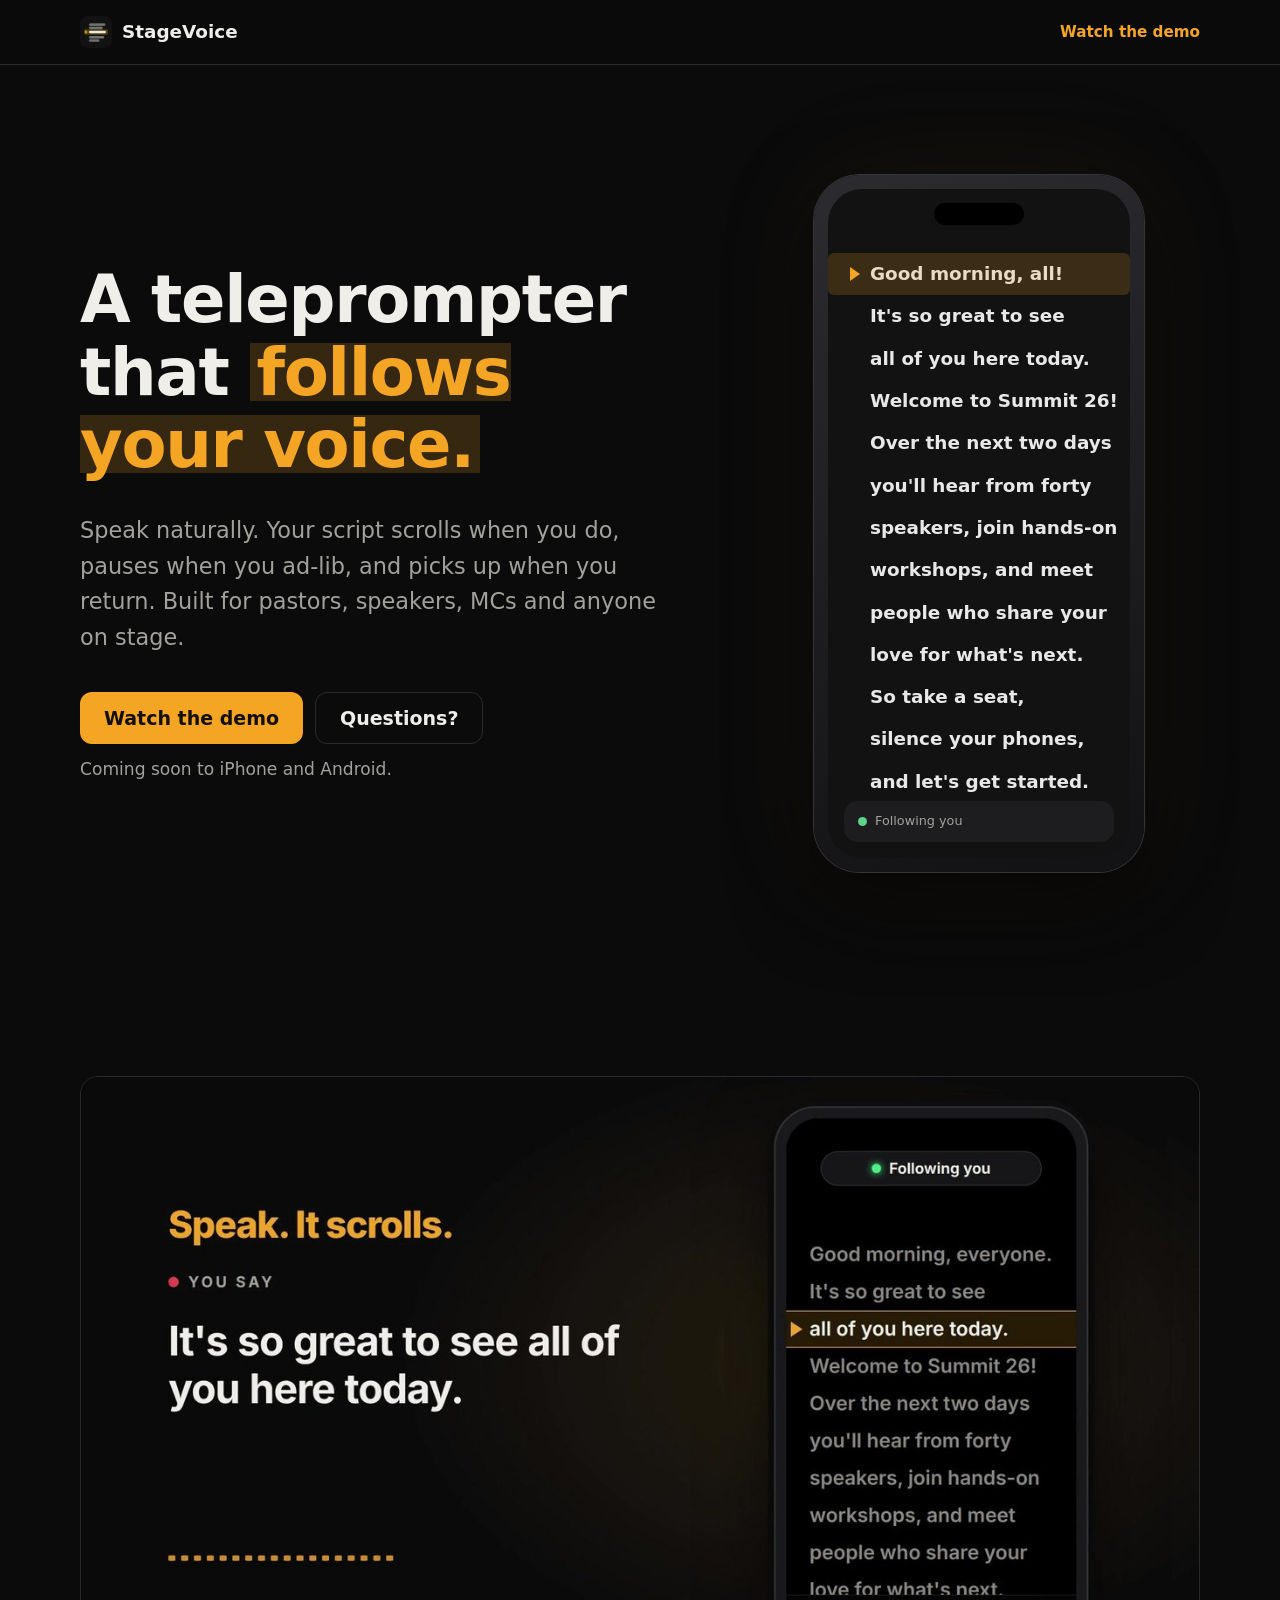
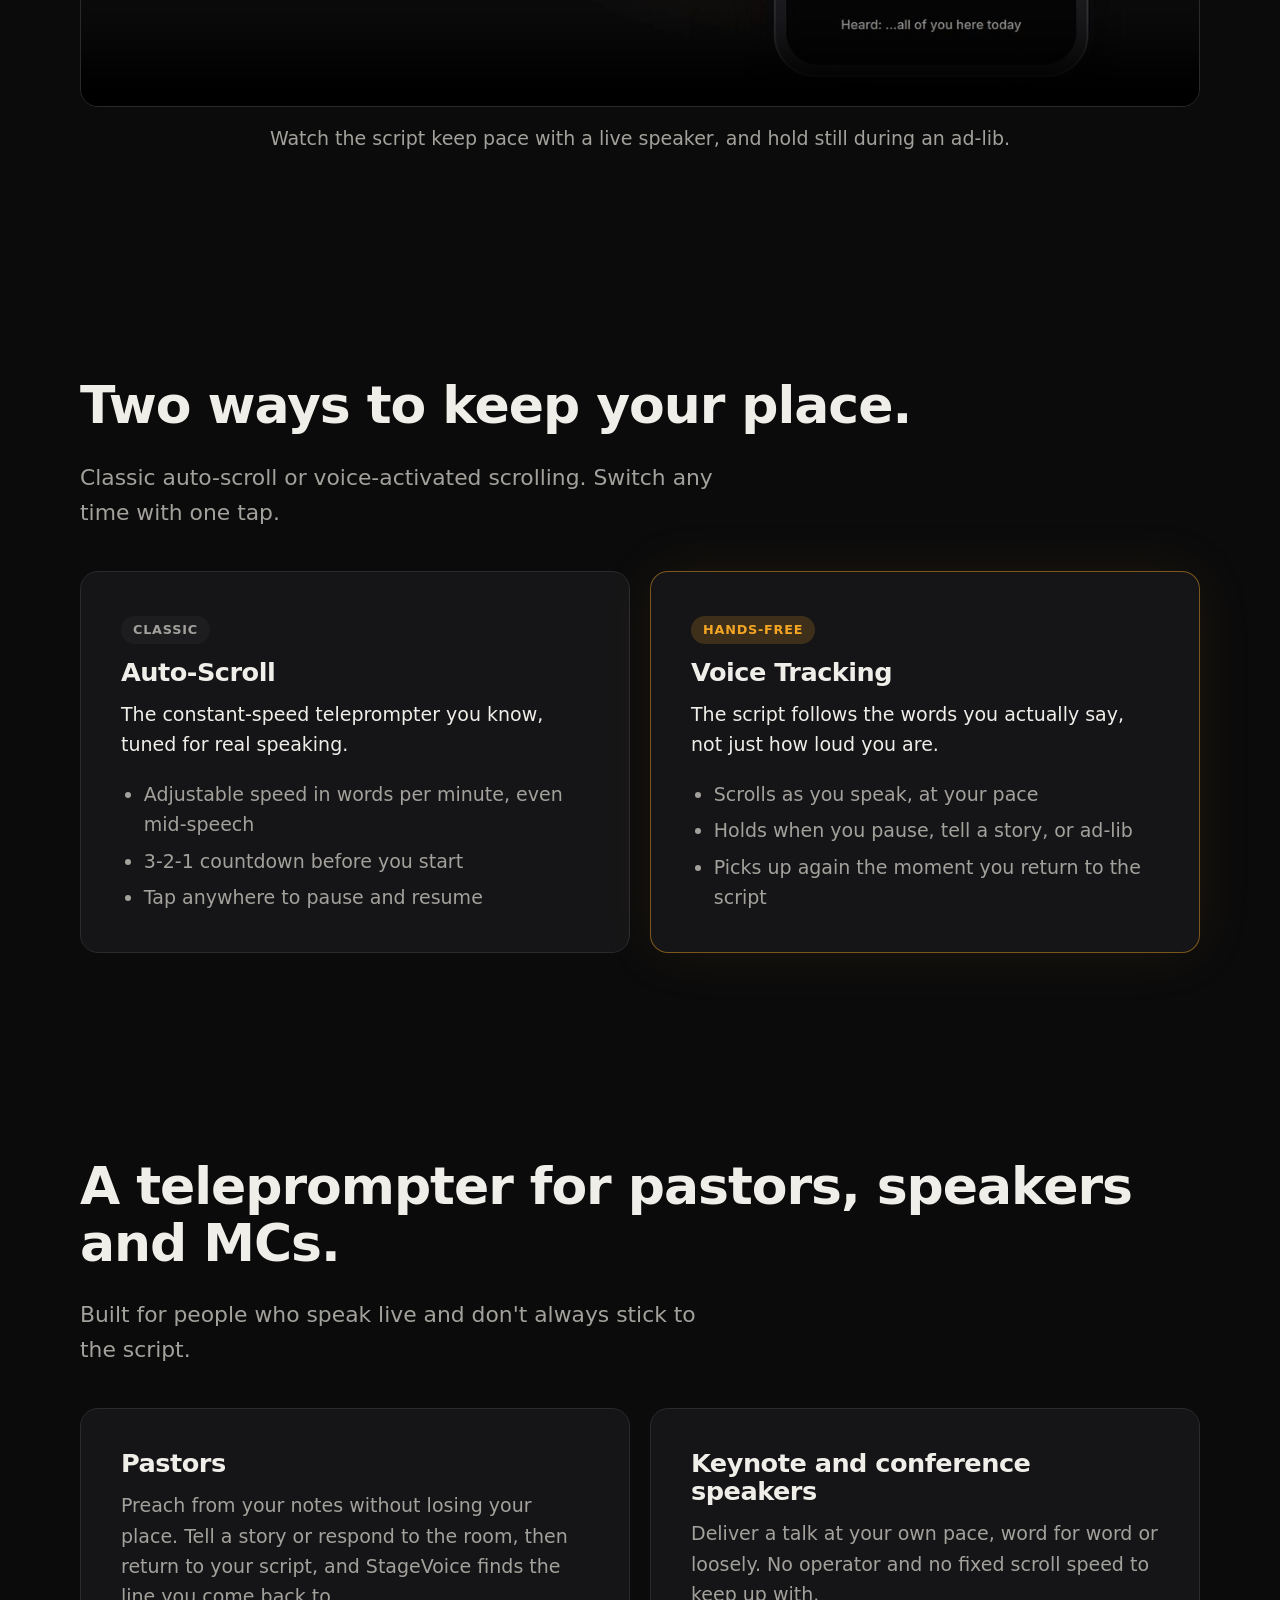
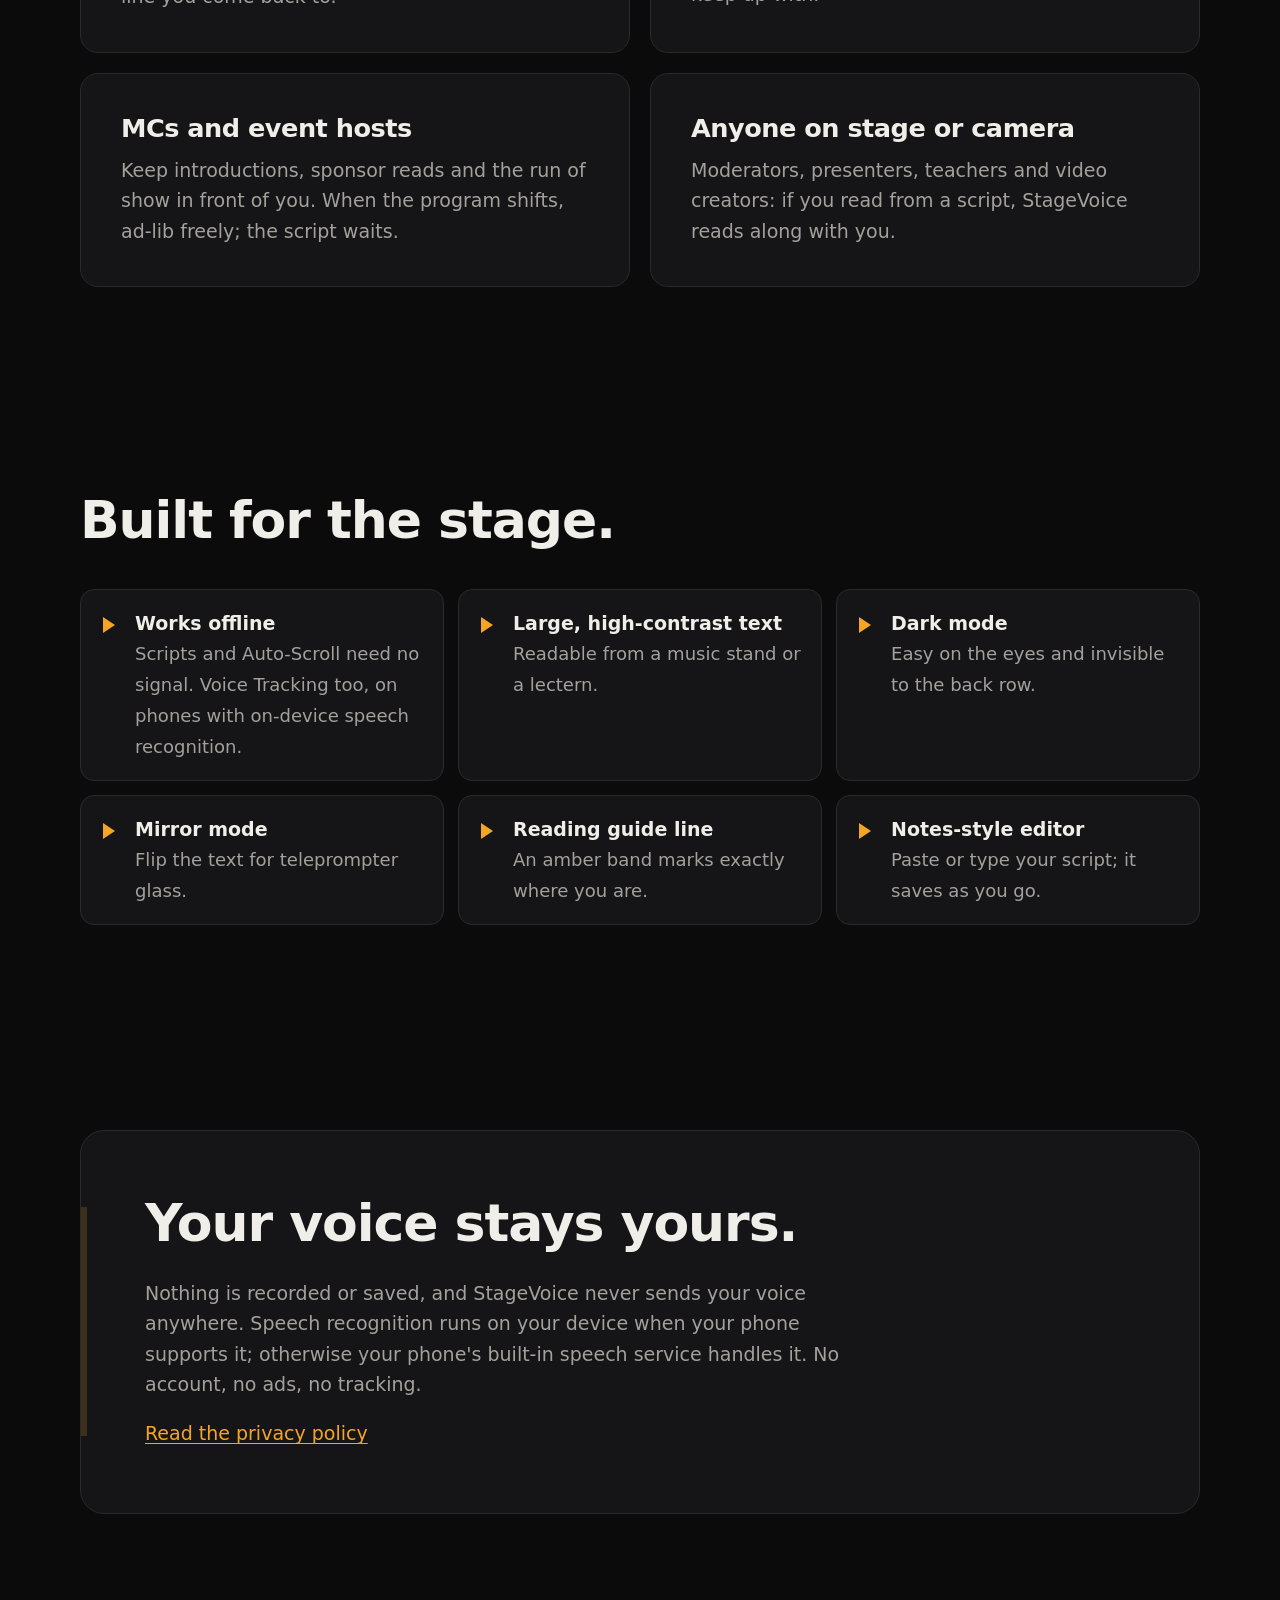
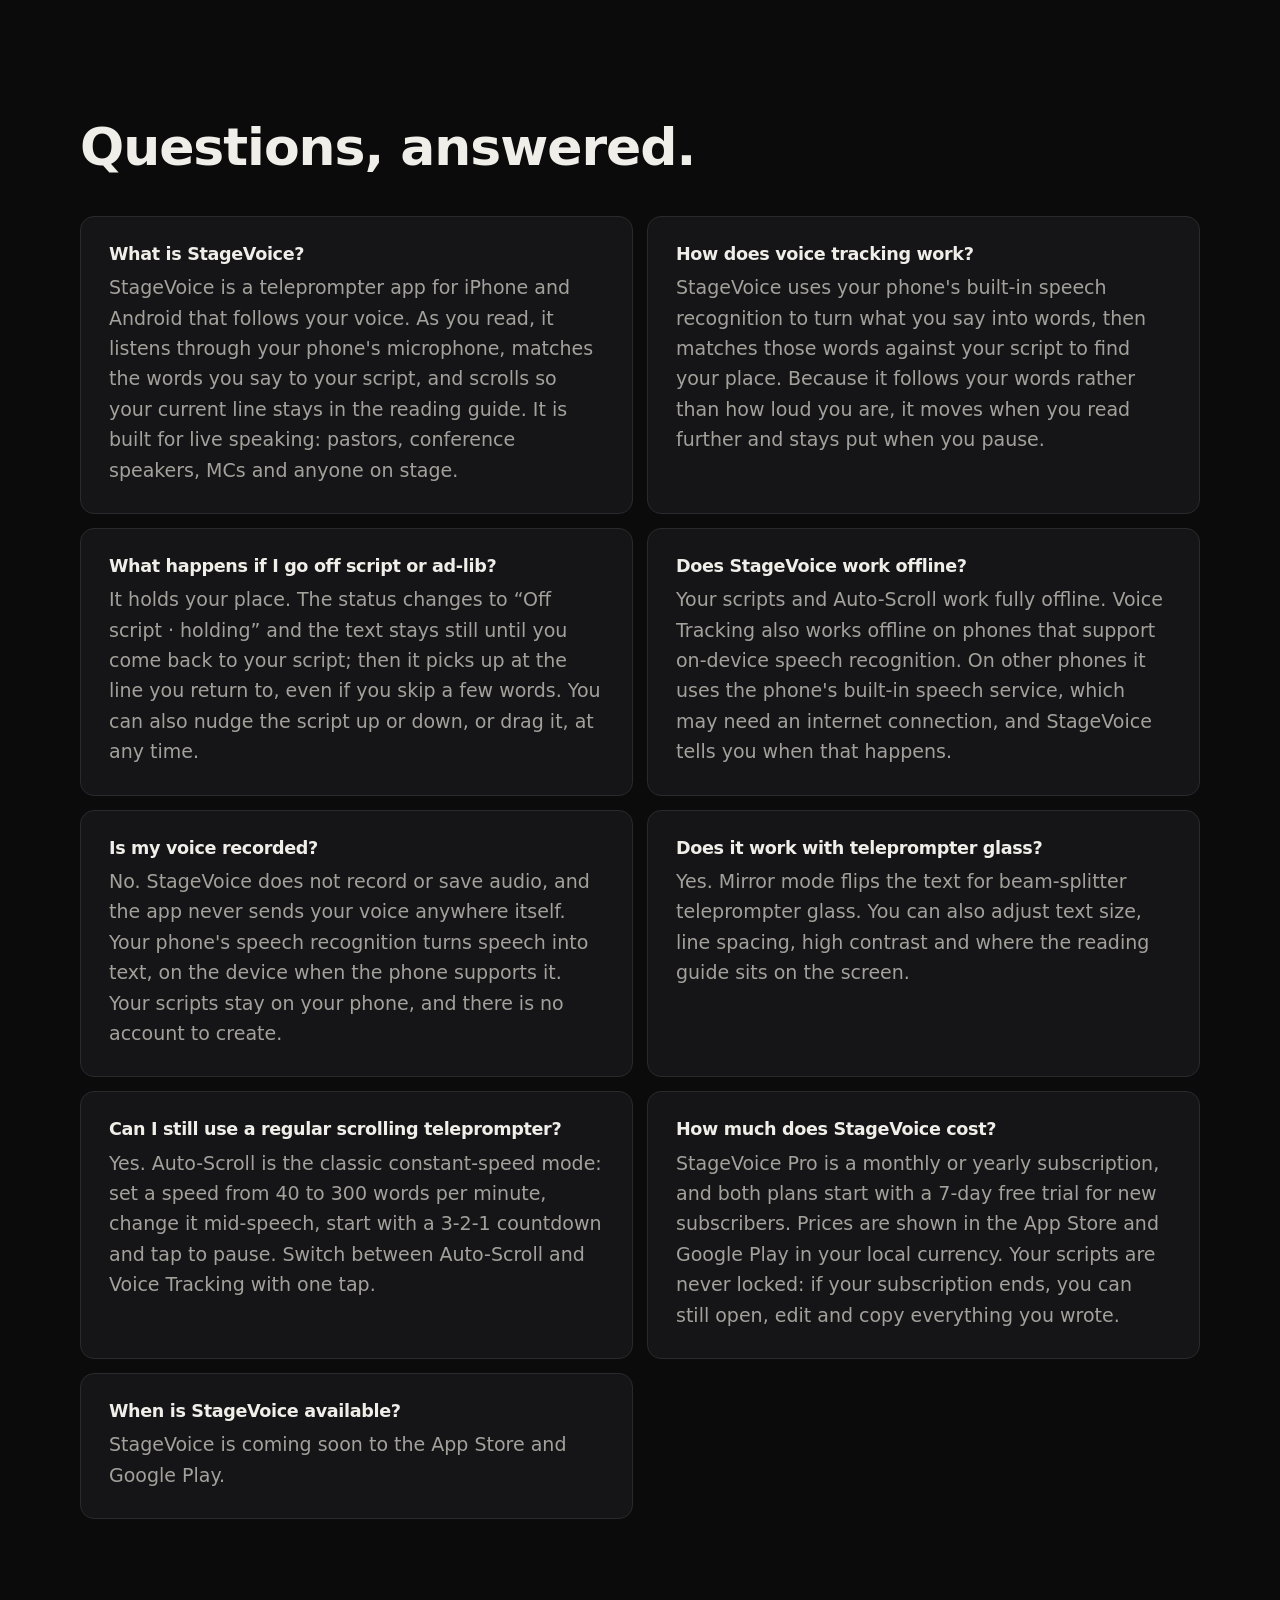
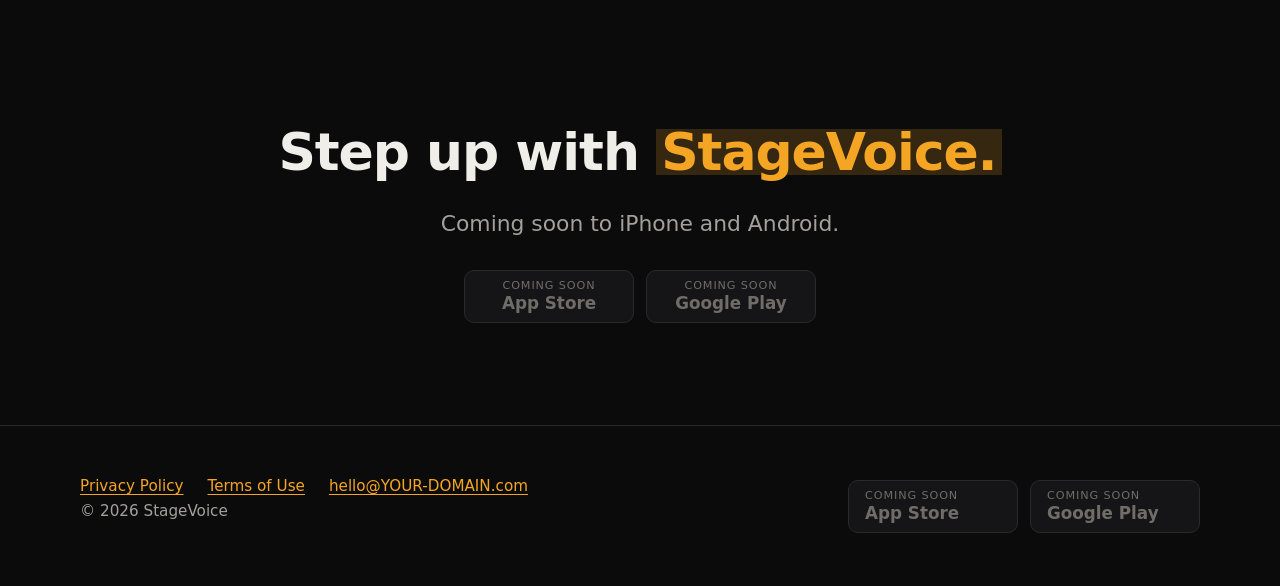
==== index.html @ 596091b0 "Remove the waitlist" ====
<!doctype html>
<!--
  StageVoice marketing site. Plain HTML/CSS/JS, no build step.

  Before going live, replace these placeholders (search the folder):
    YOUR-DOMAIN.com    -> your site's address (here, privacy.html, sitemap.xml,
                          robots.txt)
    hello@YOUR-DOMAIN.com -> your contact email (footer, privacy.html)
-->
<html lang="en">
  <head>
    <meta charset="utf-8" />
    <meta name="viewport" content="width=device-width, initial-scale=1" />
    <title>StageVoice: Voice Teleprompter for Speakers</title>
    <meta
      name="description"
      content="StageVoice is a voice-activated teleprompter app that scrolls as you speak and waits when you ad-lib. For pastors, speakers, MCs and anyone on stage."
    />
    <link rel="canonical" href="https://angelosramdas-afk.github.io/stagevoice-site/" />
    <meta name="theme-color" content="#0b0b0c" />
    <meta name="color-scheme" content="dark" />

    <!-- Open Graph / social previews -->
    <meta property="og:type" content="website" />
    <meta property="og:site_name" content="StageVoice" />
    <meta property="og:title" content="StageVoice: A teleprompter that follows your voice" />
    <meta
      property="og:description"
      content="Speak naturally. Your script scrolls when you do, pauses when you ad-lib, and picks up when you return."
    />
    <meta property="og:url" content="https://angelosramdas-afk.github.io/stagevoice-site/" />
    <meta property="og:image" content="https://angelosramdas-afk.github.io/stagevoice-site/assets/og-image.png" />
    <meta property="og:image:width" content="1200" />
    <meta property="og:image:height" content="630" />
    <meta property="og:image:alt" content="StageVoice app icon and the headline: A teleprompter that follows your voice." />
    <meta name="twitter:card" content="summary_large_image" />

    <!-- Icons (generated from the app icon by tool/make_site_images.py) -->
    <link rel="icon" type="image/png" sizes="32x32" href="assets/favicon-32.png" />
    <link rel="apple-touch-icon" href="assets/apple-touch-icon.png" />

    <!-- Structured data. Keep the FAQ answers identical to the visible FAQ. -->
    <script type="application/ld+json">
      {
        "@context": "https://schema.org",
        "@graph": [
          {
            "@type": "Organization",
            "@id": "https://angelosramdas-afk.github.io/stagevoice-site/#org",
            "name": "StageVoice",
            "url": "https://angelosramdas-afk.github.io/stagevoice-site/",
            "logo": "https://angelosramdas-afk.github.io/stagevoice-site/assets/apple-touch-icon.png"
          },
          {
            "@type": "WebSite",
            "@id": "https://angelosramdas-afk.github.io/stagevoice-site/#website",
            "name": "StageVoice",
            "url": "https://angelosramdas-afk.github.io/stagevoice-site/",
            "publisher": {
              "@id": "https://angelosramdas-afk.github.io/stagevoice-site/#org"
            }
          },
          {
            "@type": "SoftwareApplication",
            "@id": "https://angelosramdas-afk.github.io/stagevoice-site/#app",
            "name": "StageVoice",
            "operatingSystem": "iOS, Android",
            "applicationCategory": "BusinessApplication",
            "description": "A voice-activated teleprompter app that follows your voice: the script scrolls as you speak, holds when you ad-lib, and picks up when you return. Includes classic Auto-Scroll and a mirror mode for teleprompter glass.",
            "url": "https://angelosramdas-afk.github.io/stagevoice-site/",
            "image": "https://angelosramdas-afk.github.io/stagevoice-site/assets/og-image.png",
            "publisher": {
              "@id": "https://angelosramdas-afk.github.io/stagevoice-site/#org"
            }
          },
          {
            "@type": "VideoObject",
            "name": "StageVoice: a teleprompter that follows your voice",
            "description": "A 22-second demo: the script scrolls as the speaker talks, holds during an ad-lib, and picks up when they return to the script.",
            "thumbnailUrl": "https://angelosramdas-afk.github.io/stagevoice-site/assets/demo-poster.jpg",
            "contentUrl": "https://angelosramdas-afk.github.io/stagevoice-site/demo.mp4",
            "uploadDate": "2026-10-07",
            "duration": "PT22S"
          },
          {
            "@type": "FAQPage",
            "mainEntity": [
              {
                "@type": "Question",
                "name": "What is StageVoice?",
                "acceptedAnswer": {
                  "@type": "Answer",
                  "text": "StageVoice is a teleprompter app for iPhone and Android that follows your voice. As you read, it listens through your phone's microphone, matches the words you say to your script, and scrolls so your current line stays in the reading guide. It is built for live speaking: pastors, conference speakers, MCs and anyone on stage."
                }
              },
              {
                "@type": "Question",
                "name": "How does voice tracking work?",
                "acceptedAnswer": {
                  "@type": "Answer",
                  "text": "StageVoice uses your phone's built-in speech recognition to turn what you say into words, then matches those words against your script to find your place. Because it follows your words rather than how loud you are, it moves when you read further and stays put when you pause."
                }
              },
              {
                "@type": "Question",
                "name": "What happens if I go off script or ad-lib?",
                "acceptedAnswer": {
                  "@type": "Answer",
                  "text": "It holds your place. The status changes to “Off script · holding” and the text stays still until you come back to your script; then it picks up at the line you return to, even if you skip a few words. You can also nudge the script up or down, or drag it, at any time."
                }
              },
              {
                "@type": "Question",
                "name": "Does StageVoice work offline?",
                "acceptedAnswer": {
                  "@type": "Answer",
                  "text": "Your scripts and Auto-Scroll work fully offline. Voice Tracking also works offline on phones that support on-device speech recognition. On other phones it uses the phone's built-in speech service, which may need an internet connection, and StageVoice tells you when that happens."
                }
              },
              {
                "@type": "Question",
                "name": "Is my voice recorded?",
                "acceptedAnswer": {
                  "@type": "Answer",
                  "text": "No. StageVoice does not record or save audio, and the app never sends your voice anywhere itself. Your phone's speech recognition turns speech into text, on the device when the phone supports it. Your scripts stay on your phone, and there is no account to create."
                }
              },
              {
                "@type": "Question",
                "name": "Does it work with teleprompter glass?",
                "acceptedAnswer": {
                  "@type": "Answer",
                  "text": "Yes. Mirror mode flips the text for beam-splitter teleprompter glass. You can also adjust text size, line spacing, high contrast and where the reading guide sits on the screen."
                }
              },
              {
                "@type": "Question",
                "name": "Can I still use a regular scrolling teleprompter?",
                "acceptedAnswer": {
                  "@type": "Answer",
                  "text": "Yes. Auto-Scroll is the classic constant-speed mode: set a speed from 40 to 300 words per minute, change it mid-speech, start with a 3-2-1 countdown and tap to pause. Switch between Auto-Scroll and Voice Tracking with one tap."
                }
              },
              {
                "@type": "Question",
                "name": "How much does StageVoice cost?",
                "acceptedAnswer": {
                  "@type": "Answer",
                  "text": "StageVoice Pro is a monthly or yearly subscription, and both plans start with a 7-day free trial for new subscribers. Prices are shown in the App Store and Google Play in your local currency. Your scripts are never locked: if your subscription ends, you can still open, edit and copy everything you wrote."
                }
              },
              {
                "@type": "Question",
                "name": "When is StageVoice available?",
                "acceptedAnswer": {
                  "@type": "Answer",
                  "text": "StageVoice is coming soon to the App Store and Google Play."
                }
              }
            ]
          }
        ]
      }
    </script>

    <link rel="stylesheet" href="styles.css" />
    <script src="main.js" defer></script>
  </head>

  <body>
    <a class="skip-link" href="#main">Skip to content</a>

    <header class="site-header">
      <div class="container">
        <a class="brand" href="./" aria-label="StageVoice home">
          <img src="assets/apple-touch-icon.png" alt="" width="32" height="32" />
          StageVoice
        </a>
        <a class="header-cta" href="#demo">Watch the demo</a>
      </div>
    </header>

    <main id="main">
      <!-- 1. Hero -->
      <section class="hero" aria-labelledby="hero-title">
        <div class="container">
          <div>
            <h1 id="hero-title">
              A teleprompter that <span class="highlight">follows your voice.</span>
            </h1>
            <p class="hero-subhead">
              Speak naturally. Your script scrolls when you do, pauses when you
              ad-lib, and picks up when you return. Built for pastors, speakers,
              MCs and anyone on stage.
            </p>

            <div class="hero-actions">
              <a class="button" href="#demo">Watch the demo</a>
              <a class="button button--ghost" href="#faq">Questions?</a>
            </div>
            <p class="hero-note">Coming soon to iPhone and Android.</p>
          </div>

          <!-- Phone mockup placeholder with the animated reading guide.
               Swap in a real screenshot later (see .phone in styles.css). -->
          <div class="phone" role="img" aria-label="StageVoice on a phone: a welcome speech with an amber reading guide moving line by line as the speaker talks.">
            <div class="phone-screen" aria-hidden="true">
              <div class="script">
                <ul class="script-lines">
                  <li>Good morning, all!</li>
                  <li>It's so great to see</li>
                  <li>all of you here today.</li>
                  <li>Welcome to Summit 26!</li>
                  <li>Over the next two days</li>
                  <li>you'll hear from forty</li>
                  <li>speakers, join hands-on</li>
                  <li>workshops, and meet</li>
                  <li>people who share your</li>
                  <li>love for what's next.</li>
                  <li>So take a seat,</li>
                  <li>silence your phones,</li>
                  <li>and let's get started.</li>
                </ul>
                <span class="reading-guide"></span>
              </div>
              <div class="phone-status"><span class="dot"></span> Following you</div>
            </div>
          </div>
        </div>
      </section>

      <!-- 2. Demo -->
      <section id="demo" class="section" aria-labelledby="demo-title">
        <div class="container">
          <h2 id="demo-title" class="visually-hidden">Demo</h2>
          <div class="demo-frame">
            <!-- demo.mp4 is the launch video (brag-output/brag.mp4 in the app repo).
                 Replace it with a screen recording any time (H.264 MP4, ~1080p,
                 ideally under 10 MB). -->
            <video
              controls
              muted
              loop
              playsinline
              preload="metadata"
              poster="assets/demo-poster.jpg"
              width="1280"
              height="720"
            >
              <source src="demo.mp4" type="video/mp4" />
              Your browser can't play this video.
            </video>
          </div>
          <p class="demo-caption">
            Watch the script keep pace with a live speaker, and hold still during an ad-lib.
          </p>
        </div>
      </section>

      <!-- 3. Two modes -->
      <section class="section" aria-labelledby="modes-title">
        <div class="container">
          <h2 id="modes-title">Two ways to keep your place.</h2>
          <p class="section-intro">Classic auto-scroll or voice-activated scrolling. Switch any time with one tap.</p>
          <div class="cards">
            <article class="card">
              <span class="card-label">Classic</span>
              <h3>Auto-Scroll</h3>
              <p>The constant-speed teleprompter you know, tuned for real speaking.</p>
              <ul>
                <li>Adjustable speed in words per minute, even mid-speech</li>
                <li>3-2-1 countdown before you start</li>
                <li>Tap anywhere to pause and resume</li>
              </ul>
            </article>
            <article class="card card--voice">
              <span class="card-label">Hands-free</span>
              <h3>Voice Tracking</h3>
              <p>The script follows the words you actually say, not just how loud you are.</p>
              <ul>
                <li>Scrolls as you speak, at your pace</li>
                <li>Holds when you pause, tell a story, or ad-lib</li>
                <li>Picks up again the moment you return to the script</li>
              </ul>
            </article>
          </div>
        </div>
      </section>

      <!-- 4. Who it's for -->
      <section id="who" class="section" aria-labelledby="who-title">
        <div class="container">
          <h2 id="who-title">A teleprompter for pastors, speakers and MCs.</h2>
          <p class="section-intro">Built for people who speak live and don't always stick to the script.</p>
          <div class="cards cards--four">
            <article class="card">
              <h3>Pastors</h3>
              <p>Preach from your notes without losing your place. Tell a story or respond to the room, then return to your script, and StageVoice finds the line you come back to.</p>
            </article>
            <article class="card">
              <h3>Keynote and conference speakers</h3>
              <p>Deliver a talk at your own pace, word for word or loosely. No operator and no fixed scroll speed to keep up with.</p>
            </article>
            <article class="card">
              <h3>MCs and event hosts</h3>
              <p>Keep introductions, sponsor reads and the run of show in front of you. When the program shifts, ad-lib freely; the script waits.</p>
            </article>
            <article class="card">
              <h3>Anyone on stage or camera</h3>
              <p>Moderators, presenters, teachers and video creators: if you read from a script, StageVoice reads along with you.</p>
            </article>
          </div>
        </div>
      </section>

      <!-- 5. Built for the stage -->
      <section class="section" aria-labelledby="stage-title">
        <div class="container">
          <h2 id="stage-title">Built for the stage.</h2>
          <ul class="features">
            <li>
              <strong>Works offline</strong>
              <span>Scripts and Auto-Scroll need no signal. Voice Tracking too, on phones with on-device speech recognition.</span>
            </li>
            <li>
              <strong>Large, high-contrast text</strong>
              <span>Readable from a music stand or a lectern.</span>
            </li>
            <li>
              <strong>Dark mode</strong>
              <span>Easy on the eyes and invisible to the back row.</span>
            </li>
            <li>
              <strong>Mirror mode</strong>
              <span>Flip the text for teleprompter glass.</span>
            </li>
            <li>
              <strong>Reading guide line</strong>
              <span>An amber band marks exactly where you are.</span>
            </li>
            <li>
              <strong>Notes-style editor</strong>
              <span>Paste or type your script; it saves as you go.</span>
            </li>
          </ul>
        </div>
      </section>

      <!-- 6. Privacy -->
      <section class="section" aria-labelledby="privacy-title">
        <div class="container">
          <div class="privacy-panel">
            <h2 id="privacy-title">Your voice stays yours.</h2>
            <p>
              Nothing is recorded or saved, and StageVoice never sends your
              voice anywhere. Speech recognition runs on your device when your
              phone supports it; otherwise your phone's built-in speech service
              handles it. No account, no ads, no tracking.
            </p>
            <a href="privacy.html">Read the privacy policy</a>
          </div>
        </div>
      </section>

      <!-- 7. FAQ -->
      <section id="faq" class="section" aria-labelledby="faq-title">
        <div class="container">
          <h2 id="faq-title">Questions, answered.</h2>
          <div class="faq">
            <div class="faq-item">
              <h3>What is StageVoice?</h3>
              <p>StageVoice is a teleprompter app for iPhone and Android that follows your voice. As you read, it listens through your phone's microphone, matches the words you say to your script, and scrolls so your current line stays in the reading guide. It is built for live speaking: pastors, conference speakers, MCs and anyone on stage.</p>
            </div>
            <div class="faq-item">
              <h3>How does voice tracking work?</h3>
              <p>StageVoice uses your phone's built-in speech recognition to turn what you say into words, then matches those words against your script to find your place. Because it follows your words rather than how loud you are, it moves when you read further and stays put when you pause.</p>
            </div>
            <div class="faq-item">
              <h3>What happens if I go off script or ad-lib?</h3>
              <p>It holds your place. The status changes to “Off script · holding” and the text stays still until you come back to your script; then it picks up at the line you return to, even if you skip a few words. You can also nudge the script up or down, or drag it, at any time.</p>
            </div>
            <div class="faq-item">
              <h3>Does StageVoice work offline?</h3>
              <p>Your scripts and Auto-Scroll work fully offline. Voice Tracking also works offline on phones that support on-device speech recognition. On other phones it uses the phone's built-in speech service, which may need an internet connection, and StageVoice tells you when that happens.</p>
            </div>
            <div class="faq-item">
              <h3>Is my voice recorded?</h3>
              <p>No. StageVoice does not record or save audio, and the app never sends your voice anywhere itself. Your phone's speech recognition turns speech into text, on the device when the phone supports it. Your scripts stay on your phone, and there is no account to create.</p>
            </div>
            <div class="faq-item">
              <h3>Does it work with teleprompter glass?</h3>
              <p>Yes. Mirror mode flips the text for beam-splitter teleprompter glass. You can also adjust text size, line spacing, high contrast and where the reading guide sits on the screen.</p>
            </div>
            <div class="faq-item">
              <h3>Can I still use a regular scrolling teleprompter?</h3>
              <p>Yes. Auto-Scroll is the classic constant-speed mode: set a speed from 40 to 300 words per minute, change it mid-speech, start with a 3-2-1 countdown and tap to pause. Switch between Auto-Scroll and Voice Tracking with one tap.</p>
            </div>
            <div class="faq-item">
              <h3>How much does StageVoice cost?</h3>
              <p>StageVoice Pro is a monthly or yearly subscription, and both plans start with a 7-day free trial for new subscribers. Prices are shown in the App Store and Google Play in your local currency. Your scripts are never locked: if your subscription ends, you can still open, edit and copy everything you wrote.</p>
            </div>
            <div class="faq-item">
              <h3>When is StageVoice available?</h3>
              <p>StageVoice is coming soon to the App Store and Google Play.</p>
            </div>
          </div>
        </div>
      </section>

      <!-- 8. Final call to action -->
      <section id="get" class="section final-cta" aria-labelledby="get-title">
        <div class="container">
          <h2 id="get-title">Step up with <span class="highlight">StageVoice.</span></h2>
          <p class="section-intro">Coming soon to iPhone and Android.</p>
          <div class="store-badges" aria-label="App stores: coming soon">
            <span class="store-badge" aria-disabled="true">
              <small>Coming soon</small>
              <strong>App Store</strong>
            </span>
            <span class="store-badge" aria-disabled="true">
              <small>Coming soon</small>
              <strong>Google Play</strong>
            </span>
          </div>
        </div>
      </section>
    </main>

    <!-- 9. Footer -->
    <footer class="site-footer">
      <div class="container">
        <div>
          <ul class="footer-links">
            <li><a href="privacy.html">Privacy Policy</a></li>
            <li><a href="terms.html">Terms of Use</a></li>
            <li><a href="mailto:hello@YOUR-DOMAIN.com">hello@YOUR-DOMAIN.com</a></li>
          </ul>
          <p>&copy; <span data-year>2026</span> StageVoice</p>
        </div>
        <div class="store-badges" aria-label="App stores: coming soon">
          <span class="store-badge" aria-disabled="true">
            <small>Coming soon</small>
            <strong>App Store</strong>
          </span>
          <span class="store-badge" aria-disabled="true">
            <small>Coming soon</small>
            <strong>Google Play</strong>
          </span>
        </div>
      </div>
    </footer>
  </body>
</html>
---- styles.css ----
/* StageVoice marketing site.
   Mobile-first; no external fonts or frameworks. Colours match the app:
   near-black background, off-white text, amber reading-guide accent. */

/* ---------- Tokens ---------- */
:root {
  --bg: #0b0b0c;
  --surface: #151517;
  --surface-2: #1d1d20;
  --border: #2a2a2e;
  --text: #f0eee9;
  --muted: #a3a19b;
  --amber: #f5a524;
  --amber-band: rgba(245, 165, 36, 0.18);
  --success: #5bd38a;
  --error: #ff7a6b;

  --radius: 18px;
  --container: 1120px;
  --gutter: clamp(20px, 5vw, 40px);
  --section-space: clamp(56px, 8vw, 104px);

  --font: system-ui, -apple-system, "Segoe UI", Roboto, "Helvetica Neue",
    Arial, "Noto Sans", sans-serif;
}

/* ---------- Base ---------- */
*,
*::before,
*::after {
  box-sizing: border-box;
}

html {
  scroll-behavior: smooth;
  -webkit-text-size-adjust: 100%;
}

body {
  margin: 0;
  background: var(--bg);
  color: var(--text);
  font-family: var(--font);
  font-size: clamp(1.0625rem, 0.4vw + 1rem, 1.1875rem);
  line-height: 1.6;
  -webkit-font-smoothing: antialiased;
}

img,
video {
  display: block;
  max-width: 100%;
  height: auto;
}

a {
  color: var(--amber);
  text-underline-offset: 3px;
}

h1,
h2,
h3 {
  line-height: 1.1;
  letter-spacing: -0.02em;
  margin: 0 0 0.5em;
}

h1 {
  font-size: clamp(2.5rem, 6.5vw, 4.1rem);
  font-weight: 800;
}

h2 {
  font-size: clamp(2rem, 4.5vw, 3.25rem);
  font-weight: 800;
}

h3 {
  font-size: clamp(1.35rem, 2.2vw, 1.6rem);
  font-weight: 700;
}

p {
  margin: 0 0 1em;
}

:focus-visible {
  outline: 3px solid var(--amber);
  outline-offset: 3px;
  border-radius: 6px;
}

.container {
  width: min(100% - 2 * var(--gutter), var(--container));
  margin-inline: auto;
}

.section {
  padding-block: var(--section-space);
}

.section-intro {
  max-width: 40rem;
  color: var(--muted);
  font-size: 1.15em;
}

/* Amber highlight that echoes the app's reading guide. */
.highlight {
  background: linear-gradient(transparent 12%, var(--amber-band) 12% 88%, transparent 88%);
  color: var(--amber);
  padding-inline: 0.1em;
}

.visually-hidden {
  position: absolute;
  width: 1px;
  height: 1px;
  overflow: hidden;
  clip: rect(0 0 0 0);
  white-space: nowrap;
}

.skip-link {
  position: absolute;
  left: 12px;
  top: -60px;
  background: var(--amber);
  color: #000;
  padding: 10px 16px;
  border-radius: 10px;
  z-index: 10;
}

.skip-link:focus {
  top: 12px;
}

/* ---------- Header ---------- */
.site-header {
  position: sticky;
  top: 0;
  z-index: 5;
  background: rgba(11, 11, 12, 0.85);
  backdrop-filter: blur(10px);
  -webkit-backdrop-filter: blur(10px);
  border-bottom: 1px solid var(--border);
}

.site-header .container {
  display: flex;
  align-items: center;
  justify-content: space-between;
  min-height: 64px;
}

.brand {
  display: inline-flex;
  align-items: center;
  gap: 10px;
  color: var(--text);
  text-decoration: none;
  font-weight: 800;
  font-size: 1.15rem;
}

.brand img {
  width: 32px;
  height: 32px;
  border-radius: 8px;
}

.header-cta {
  font-weight: 600;
  text-decoration: none;
  font-size: 0.95rem;
}

/* ---------- Buttons ---------- */
.button {
  display: inline-flex;
  align-items: center;
  justify-content: center;
  min-height: 52px;
  padding: 0 24px;
  border: 0;
  border-radius: 12px;
  background: var(--amber);
  color: #141006;
  font: inherit;
  font-weight: 700;
  text-decoration: none;
  cursor: pointer;
  transition: transform 0.15s ease, filter 0.15s ease;
}

.button:hover {
  filter: brightness(1.08);
}

.button:active {
  transform: translateY(1px);
}

.button[disabled] {
  opacity: 0.6;
  cursor: progress;
}

.button--ghost {
  border: 1px solid var(--border);
  background: transparent;
  color: var(--text);
}

.hero-actions {
  display: flex;
  flex-wrap: wrap;
  gap: 12px;
}

.hero-note {
  margin: 12px 0 0;
  color: var(--muted);
  font-size: 0.9em;
}

/* ---------- Hero ---------- */
.hero {
  padding-block: clamp(48px, 9vw, 110px) var(--section-space);
}

.hero .container {
  display: grid;
  gap: clamp(48px, 8vw, 80px);
  align-items: center;
}

.hero-subhead {
  color: var(--muted);
  font-size: clamp(1.15rem, 1.4vw + 0.8rem, 1.4rem);
  max-width: 36rem;
  margin-bottom: 1.6em;
}

@media (min-width: 960px) {
  .hero .container {
    grid-template-columns: 1.15fr 0.85fr;
  }
}

/* ---------- Phone mockup with animated reading guide ---------- */
.phone {
  /* Placeholder: replace the .phone-screen contents with a real screenshot
     (<img src="assets/screenshot.png" alt="...">) when available. */
  position: relative;
  width: min(100%, 330px);
  aspect-ratio: 9 / 19;
  margin-inline: auto;
  padding: 14px;
  border-radius: 46px;
  background: linear-gradient(160deg, #2b2b30, #121214);
  box-shadow:
    0 0 0 1px #34343a,
    0 30px 80px rgba(0, 0, 0, 0.6),
    0 0 120px rgba(245, 165, 36, 0.08);
}

.phone-screen {
  position: relative;
  height: 100%;
  overflow: hidden;
  border-radius: 34px;
  background: #121212;
  padding: 64px 20px 20px;
  --line: 2.3em; /* height of one script line; the band moves in these steps */
  font-size: clamp(0.95rem, 3.8vw, 1.15rem);
}

.phone-screen::before {
  /* camera notch */
  content: "";
  position: absolute;
  top: 14px;
  left: 50%;
  width: 90px;
  height: 22px;
  transform: translateX(-50%);
  border-radius: 999px;
  background: #000;
}

.script {
  position: relative;
}

.script-lines {
  margin: 0;
  padding: 0;
  list-style: none;
  font-weight: 600;
}

.script-lines li {
  height: var(--line);
  line-height: var(--line);
  padding-left: 22px;
  white-space: nowrap;
  color: #e8e8e8;
}

.reading-guide {
  position: absolute;
  top: 0;
  left: -20px;
  right: -20px;
  height: var(--line);
  background: var(--amber-band);
  border-radius: 6px;
  pointer-events: none;
  animation: follow-voice 12s ease-in-out infinite;
}

.reading-guide::before {
  /* the app's ▶ marker */
  content: "";
  position: absolute;
  left: 22px;
  top: 50%;
  transform: translateY(-50%);
  border-left: 10px solid var(--amber);
  border-top: 7px solid transparent;
  border-bottom: 7px solid transparent;
}

/* The band glides to the next line, then holds, like a speaker reading at a
   natural pace (with one longer "pause" in the middle). */
@keyframes follow-voice {
  0%, 10% { transform: translateY(0); }
  14%, 24% { transform: translateY(calc(var(--line) * 1)); }
  28%, 38% { transform: translateY(calc(var(--line) * 2)); }
  42%, 62% { transform: translateY(calc(var(--line) * 3)); }
  66%, 76% { transform: translateY(calc(var(--line) * 4)); }
  80%, 94% { transform: translateY(calc(var(--line) * 5)); }
  100% { transform: translateY(0); }
}

.phone-status {
  position: absolute;
  left: 16px;
  right: 16px;
  bottom: 16px;
  display: flex;
  align-items: center;
  gap: 8px;
  padding: 10px 14px;
  border-radius: 14px;
  background: var(--surface-2);
  color: var(--muted);
  font-size: 0.8rem;
}

.phone-status .dot {
  width: 9px;
  height: 9px;
  border-radius: 50%;
  background: var(--success);
  animation: pulse 2s ease-in-out infinite;
}

@keyframes pulse {
  50% { opacity: 0.35; }
}

/* ---------- Demo ---------- */
.demo-frame {
  overflow: hidden;
  border: 1px solid var(--border);
  border-radius: var(--radius);
  background: var(--surface);
}

.demo-frame video {
  width: 100%;
  aspect-ratio: 16 / 9;
  object-fit: cover;
  background: #000;
}

.demo-caption {
  margin-top: 16px;
  color: var(--muted);
  text-align: center;
}

/* ---------- Modes ---------- */
.cards {
  display: grid;
  gap: 20px;
  margin-top: 40px;
}

.card {
  padding: clamp(24px, 4vw, 40px);
  border: 1px solid var(--border);
  border-radius: var(--radius);
  background: var(--surface);
}

.card-label {
  display: inline-block;
  margin-bottom: 14px;
  padding: 4px 12px;
  border-radius: 999px;
  background: var(--surface-2);
  color: var(--muted);
  font-size: 0.8rem;
  font-weight: 700;
  letter-spacing: 0.06em;
  text-transform: uppercase;
}

.card--voice {
  border-color: rgba(245, 165, 36, 0.45);
  box-shadow: 0 0 60px rgba(245, 165, 36, 0.08);
}

.card--voice .card-label {
  background: var(--amber-band);
  color: var(--amber);
}

.card ul {
  margin: 0;
  padding-left: 1.2em;
  color: var(--muted);
}

.card li + li {
  margin-top: 6px;
}

@media (min-width: 760px) {
  .cards {
    grid-template-columns: 1fr 1fr;
  }
}

/* ---------- Features ---------- */
.features {
  display: grid;
  gap: 14px;
  margin: 40px 0 0;
  padding: 0;
  list-style: none;
}

.features li {
  position: relative;
  padding: 18px 20px 18px 54px;
  border: 1px solid var(--border);
  border-radius: 14px;
  background: var(--surface);
}

.features li::before {
  /* small reading-guide marker as the bullet */
  content: "";
  position: absolute;
  left: 22px;
  top: 1.45em;
  border-left: 12px solid var(--amber);
  border-top: 8px solid transparent;
  border-bottom: 8px solid transparent;
}

.features strong {
  display: block;
}

.features span {
  color: var(--muted);
  font-size: 0.95em;
}

@media (min-width: 760px) {
  .features {
    grid-template-columns: repeat(2, 1fr);
  }
}

@media (min-width: 1040px) {
  .features {
    grid-template-columns: repeat(3, 1fr);
  }
}

/* ---------- Privacy ---------- */
.privacy-panel {
  padding: clamp(32px, 6vw, 64px);
  border-radius: calc(var(--radius) + 6px);
  background:
    linear-gradient(var(--amber-band), var(--amber-band)) left 50% / 6px 60% no-repeat,
    var(--surface);
  border: 1px solid var(--border);
}

.privacy-panel p {
  max-width: 44rem;
  color: var(--muted);
}

/* ---------- Final CTA ---------- */
.final-cta {
  text-align: center;
}

.final-cta .store-badges {
  justify-content: center;
  margin-top: 28px;
}

.final-cta .section-intro {
  margin-inline: auto;
}

/* ---------- Footer ---------- */
.site-footer {
  padding-block: 48px;
  border-top: 1px solid var(--border);
  color: var(--muted);
  font-size: 0.95rem;
}

.site-footer .container {
  display: grid;
  gap: 24px;
}

.footer-links {
  display: flex;
  flex-wrap: wrap;
  gap: 8px 24px;
  margin: 0;
  padding: 0;
  list-style: none;
}

.store-badges {
  display: flex;
  flex-wrap: wrap;
  gap: 12px;
}

/* Disabled "coming soon" store badges (plain text, not the official artwork,
   which may only be used once the app is live in the store). */
.store-badge {
  display: inline-flex;
  flex-direction: column;
  justify-content: center;
  min-width: 170px;
  padding: 8px 16px;
  border: 1px solid var(--border);
  border-radius: 10px;
  background: var(--surface);
  color: #6f6d68;
  line-height: 1.25;
  cursor: not-allowed;
  user-select: none;
}

.store-badge small {
  font-size: 0.7rem;
  text-transform: uppercase;
  letter-spacing: 0.08em;
}

.store-badge strong {
  font-size: 1.05rem;
}

@media (min-width: 760px) {
  .site-footer .container {
    grid-template-columns: 1fr auto;
    align-items: center;
  }
}

/* ---------- Privacy policy page ---------- */
.policy {
  max-width: 46rem;
}

.policy h2 {
  font-size: 1.5rem;
  margin-top: 2em;
}

.policy ul {
  padding-left: 1.2em;
}

.policy .placeholder {
  background: rgba(255, 122, 107, 0.15);
  color: var(--error);
  padding: 0 4px;
  border-radius: 4px;
}

.paste-notice {
  margin-bottom: 2em;
  padding: 16px 20px;
  border: 1px dashed var(--amber);
  border-radius: 12px;
  color: var(--amber);
  font-size: 0.95rem;
}

/* ---------- Motion preferences ---------- */
@media (prefers-reduced-motion: reduce) {
  html {
    scroll-behavior: auto;
  }

  .reading-guide,
  .phone-status .dot {
    animation: none;
  }

  .reading-guide {
    transform: translateY(calc(var(--line) * 2));
  }
}

/* ---------- Who it's for ---------- */
.cards--four h3 {
  margin-top: 0;
}

.cards--four p {
  margin-bottom: 0;
  color: var(--muted);
}

/* ---------- FAQ ---------- */
.faq {
  display: grid;
  gap: 14px;
  margin-top: 40px;
}

.faq-item {
  padding: clamp(20px, 3vw, 28px);
  border: 1px solid var(--border);
  border-radius: 14px;
  background: var(--surface);
}

.faq-item h3 {
  margin: 0 0 8px;
  font-size: 1.1rem;
}

.faq-item p {
  margin: 0;
  color: var(--muted);
}

@media (min-width: 760px) {
  .faq {
    grid-template-columns: 1fr 1fr;
  }
}
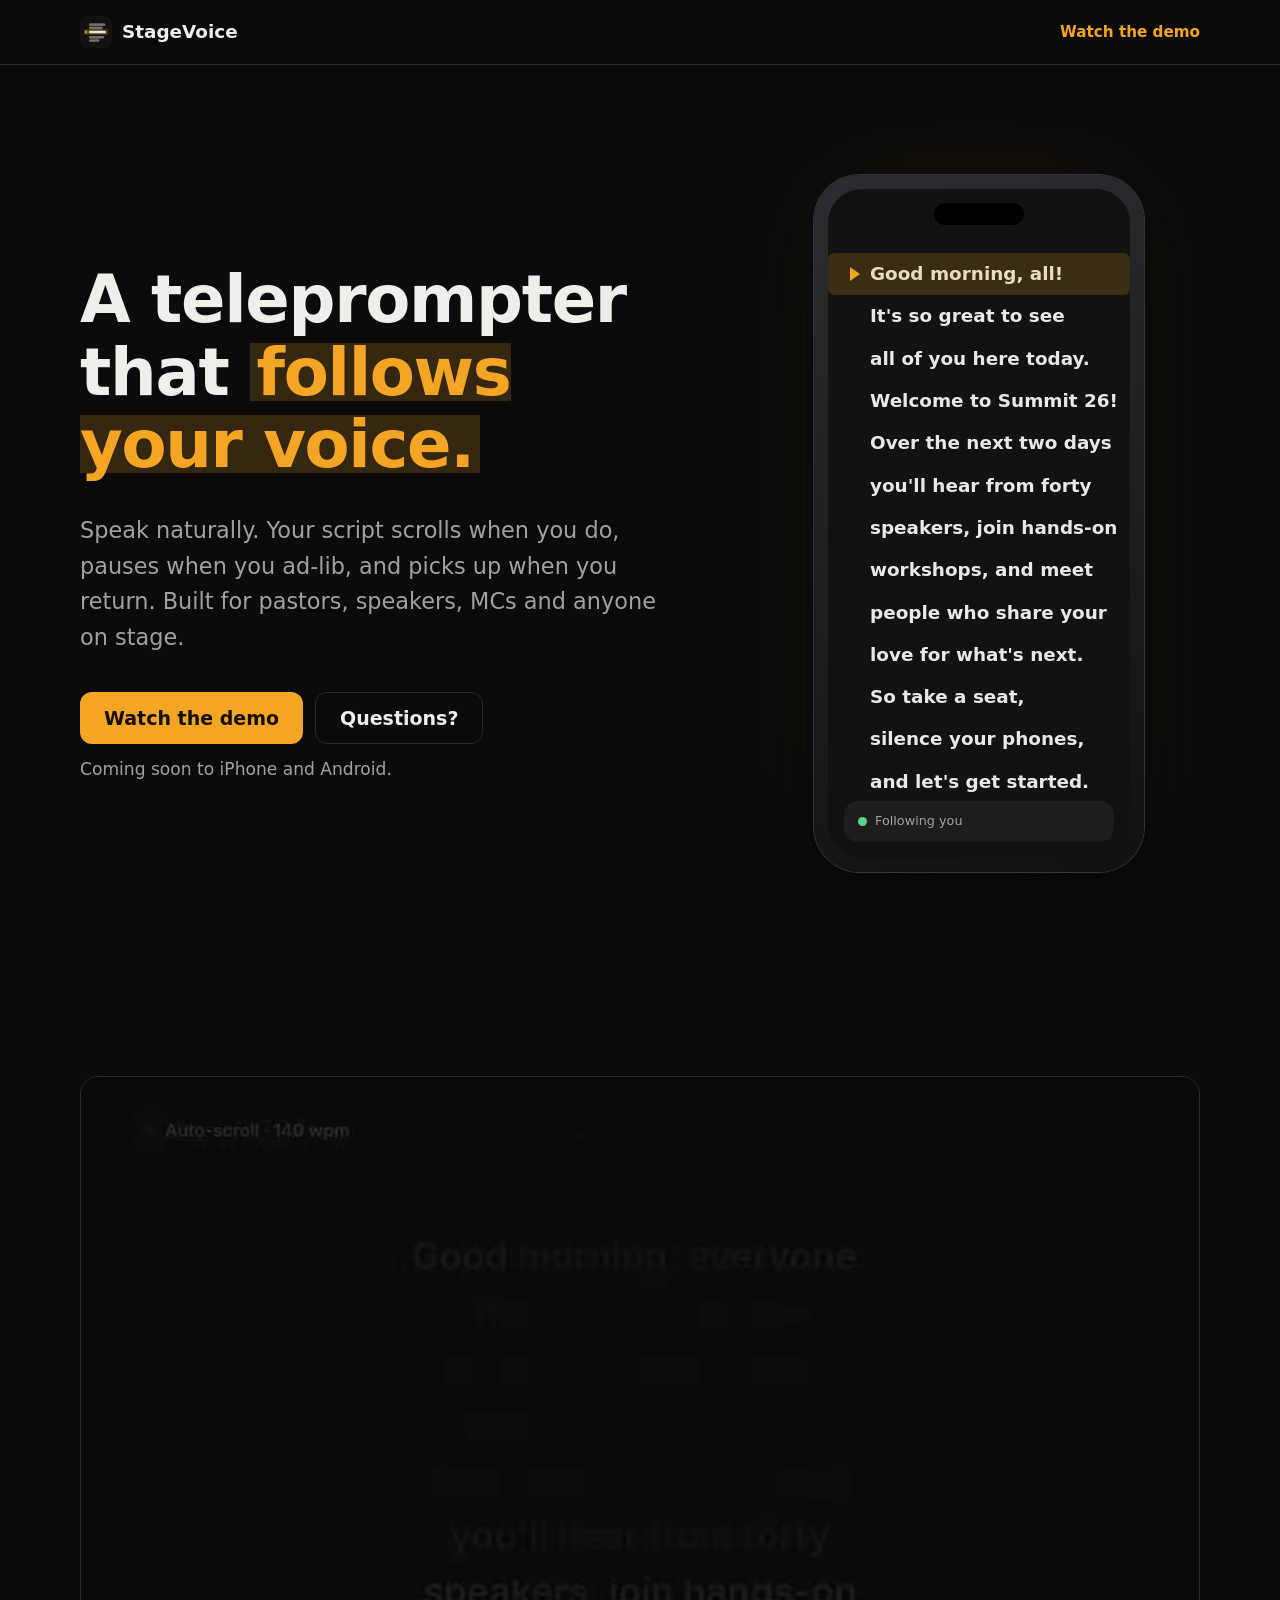
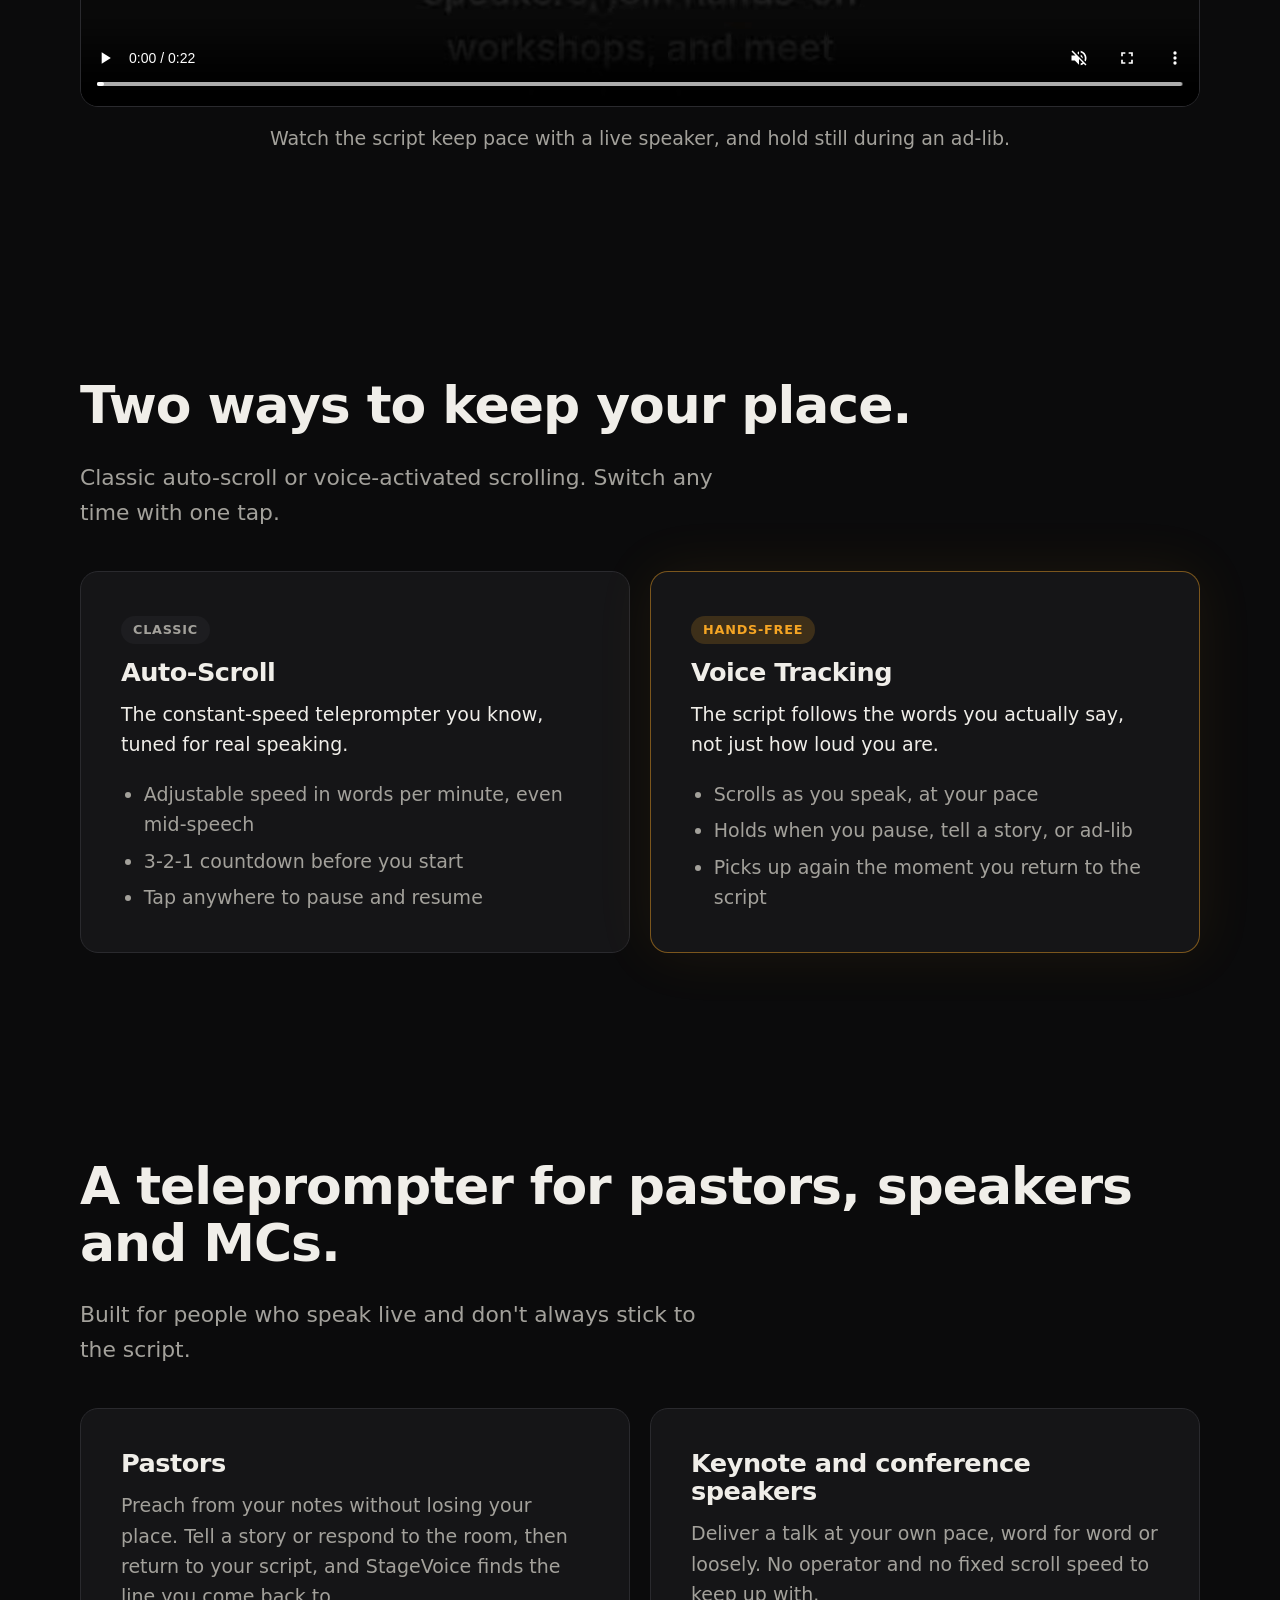
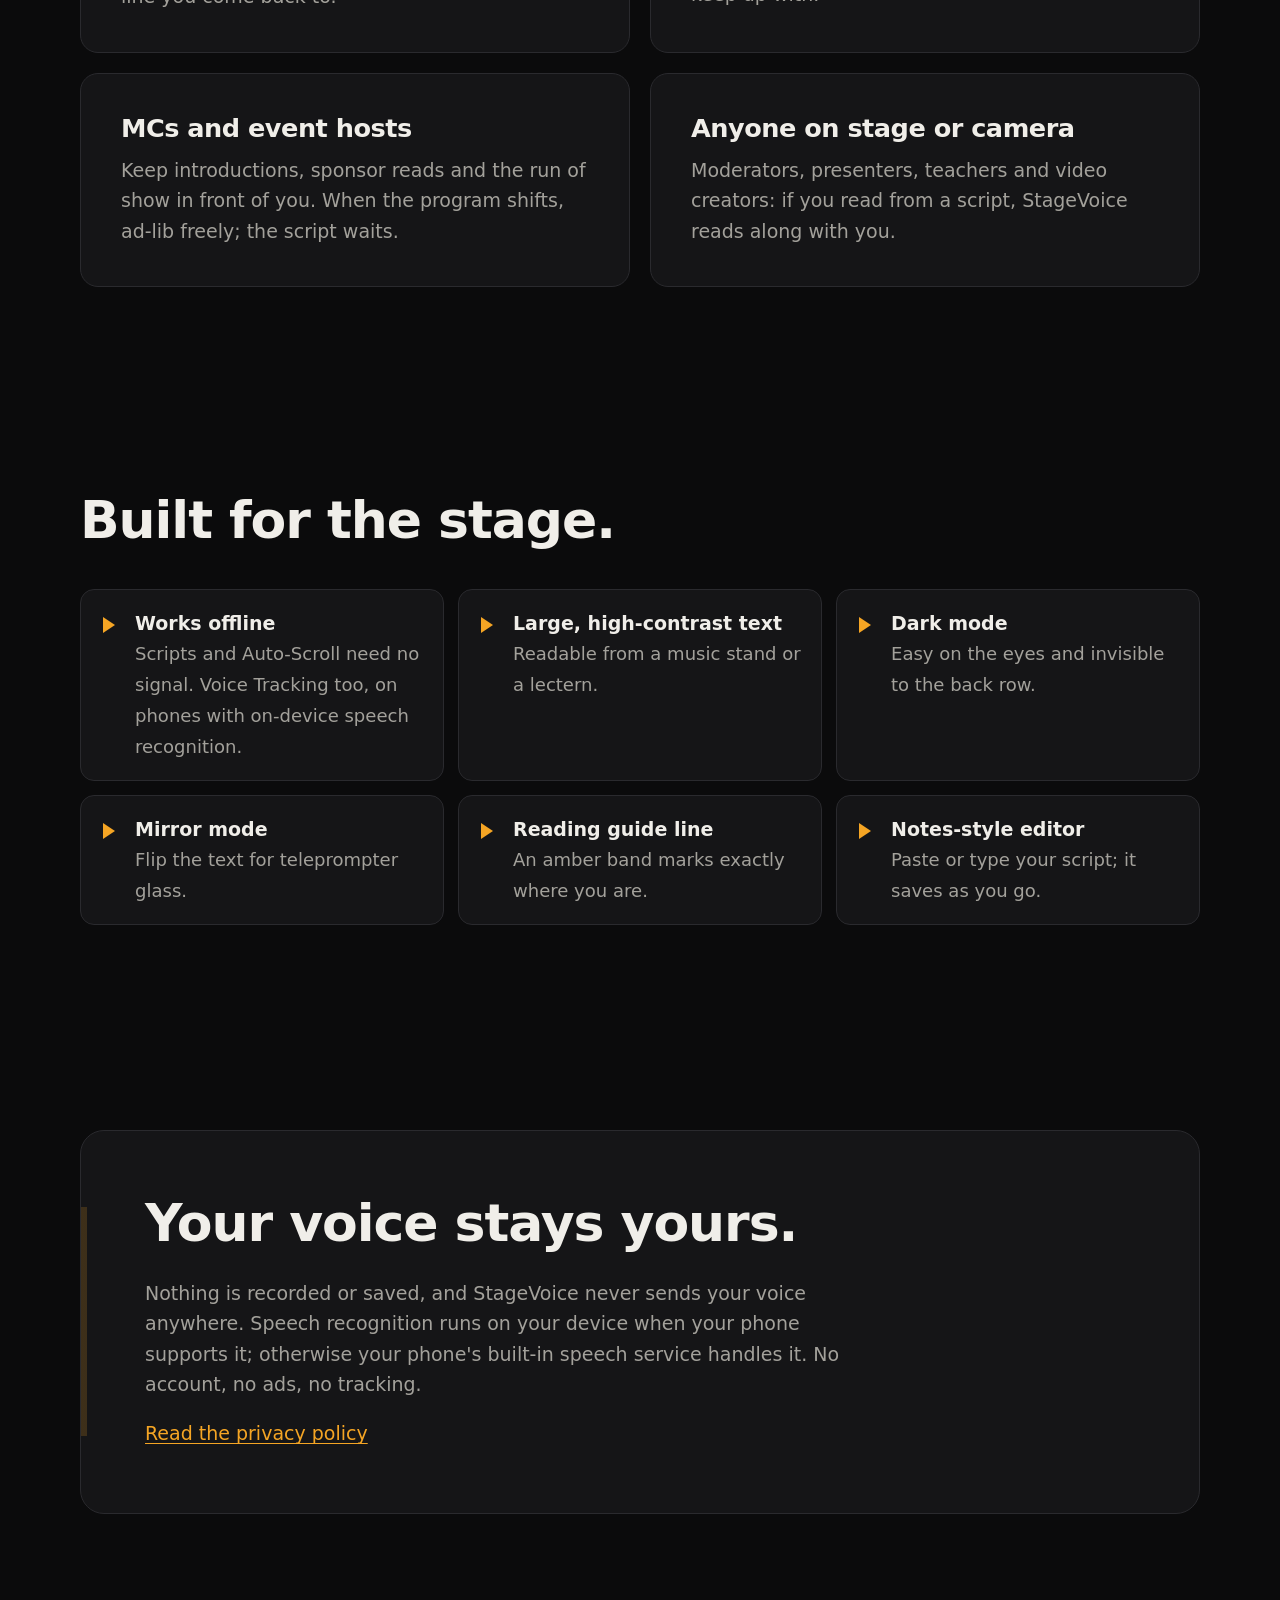
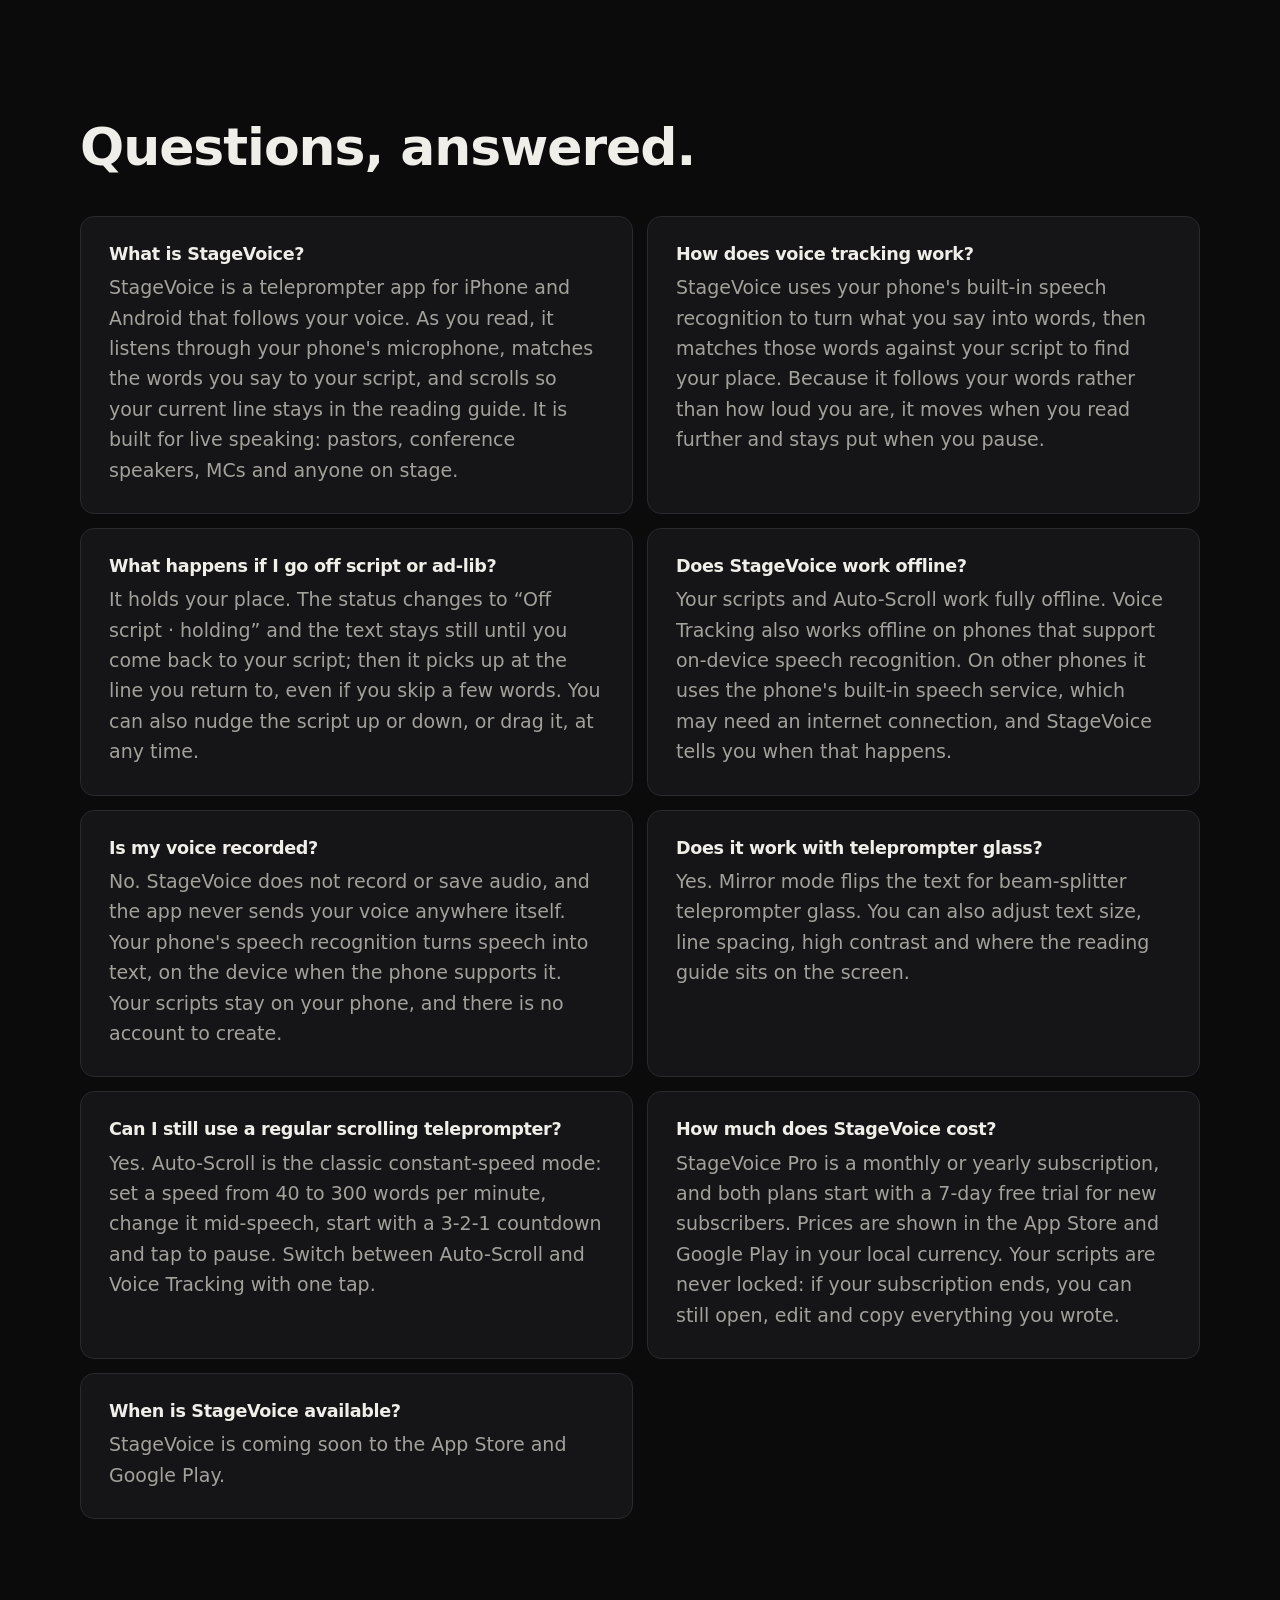
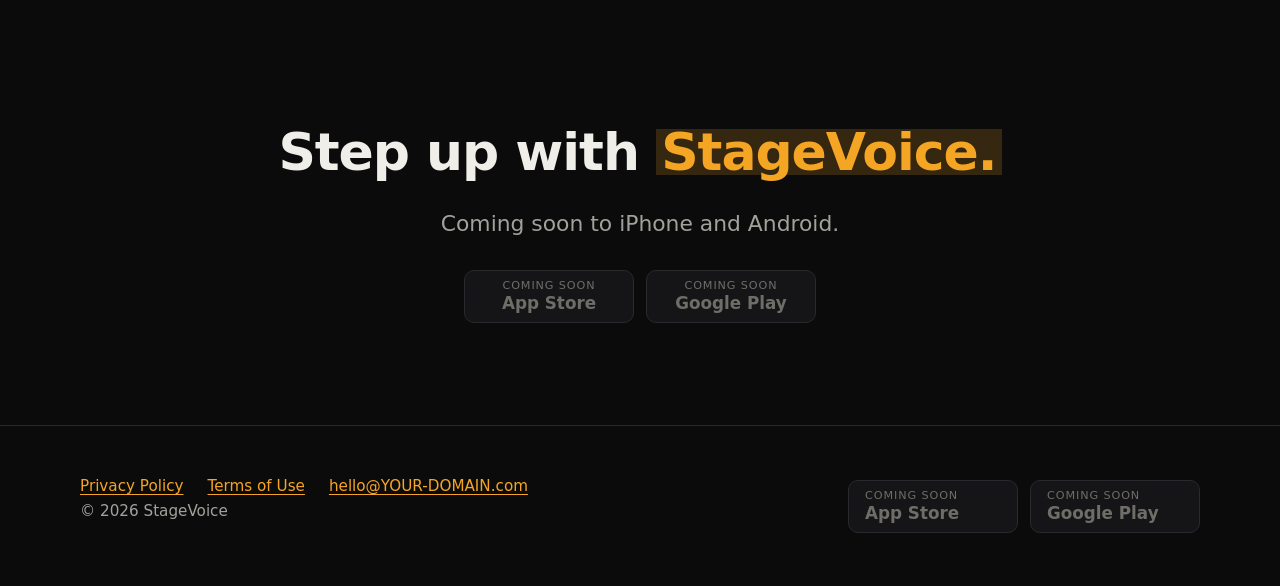
==== commit e300f5c1: "Make the demo video play everywhere" ====
--- a/index.html
+++ b/index.html
@@ -248,6 +248,7 @@
               height="720"
             >
               <source src="demo.mp4" type="video/mp4" />
+              <source src="demo.webm" type="video/webm" />
               Your browser can't play this video.
             </video>
           </div>
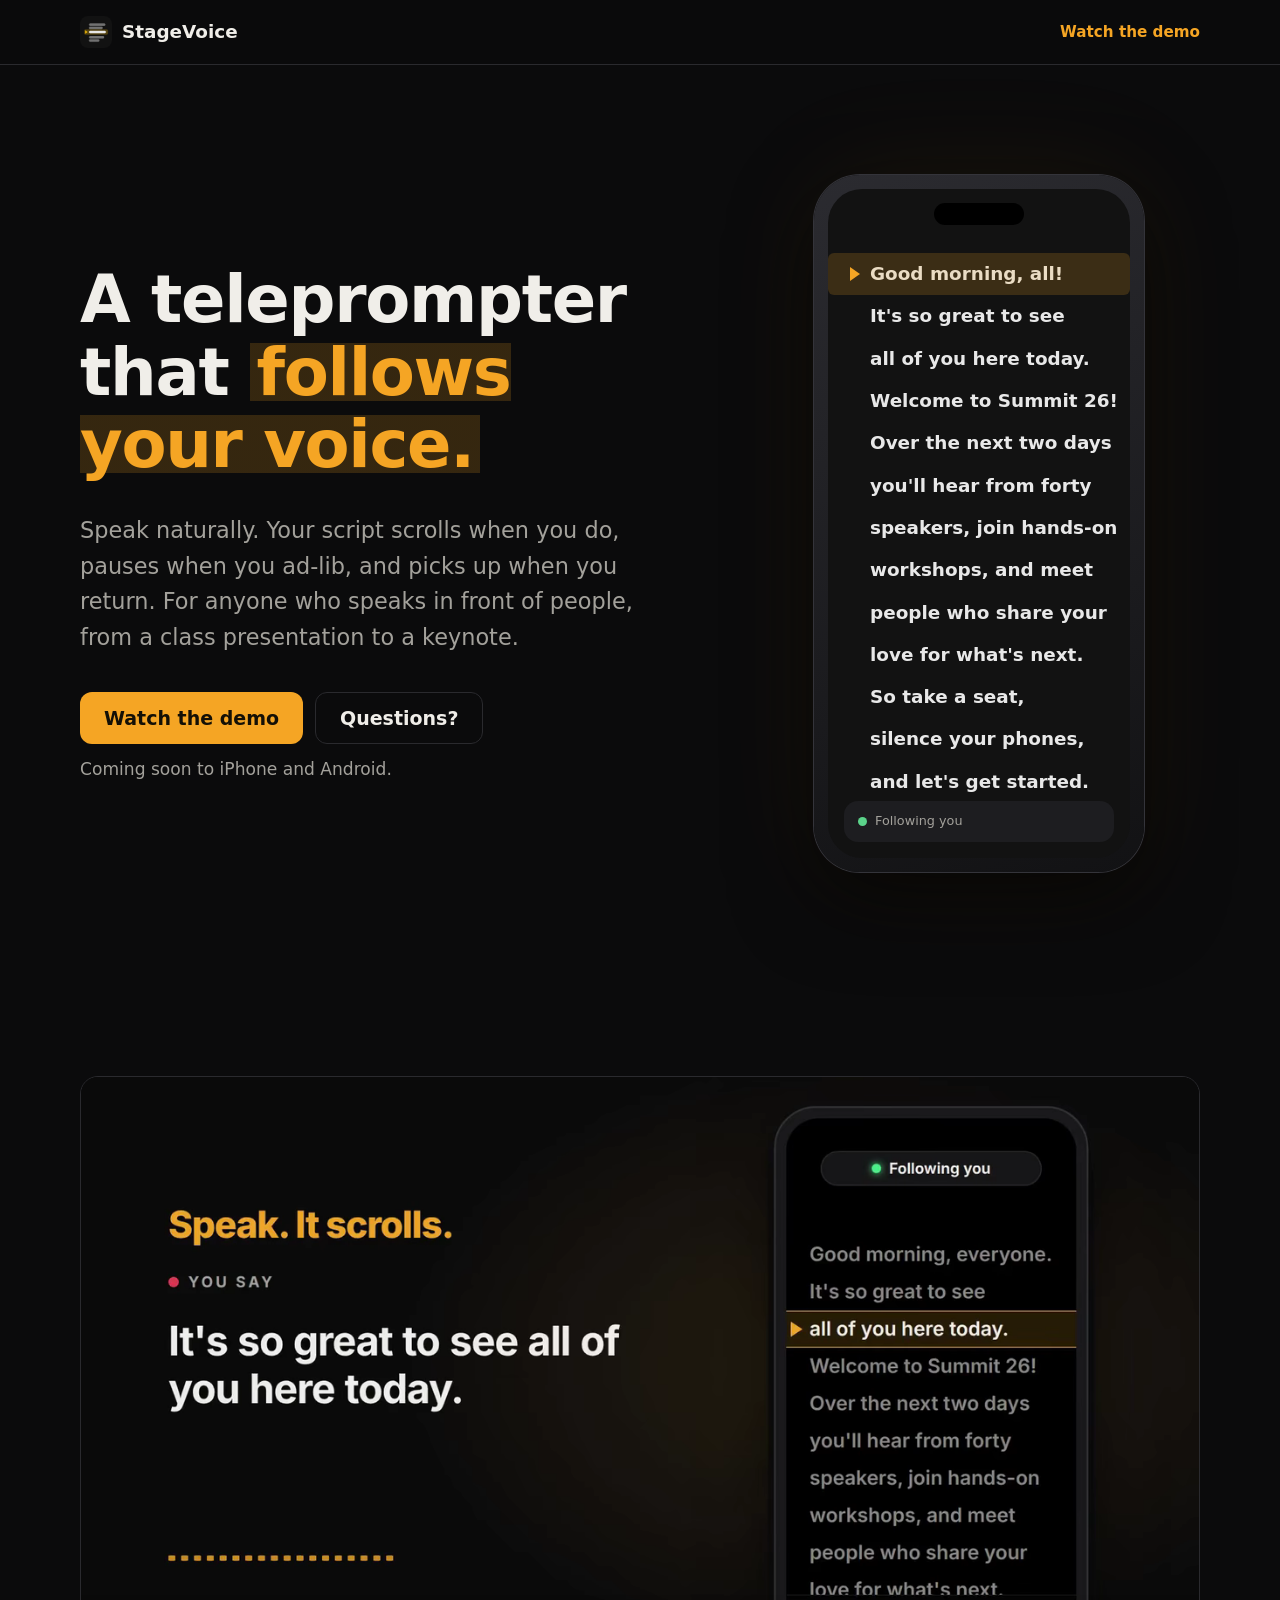
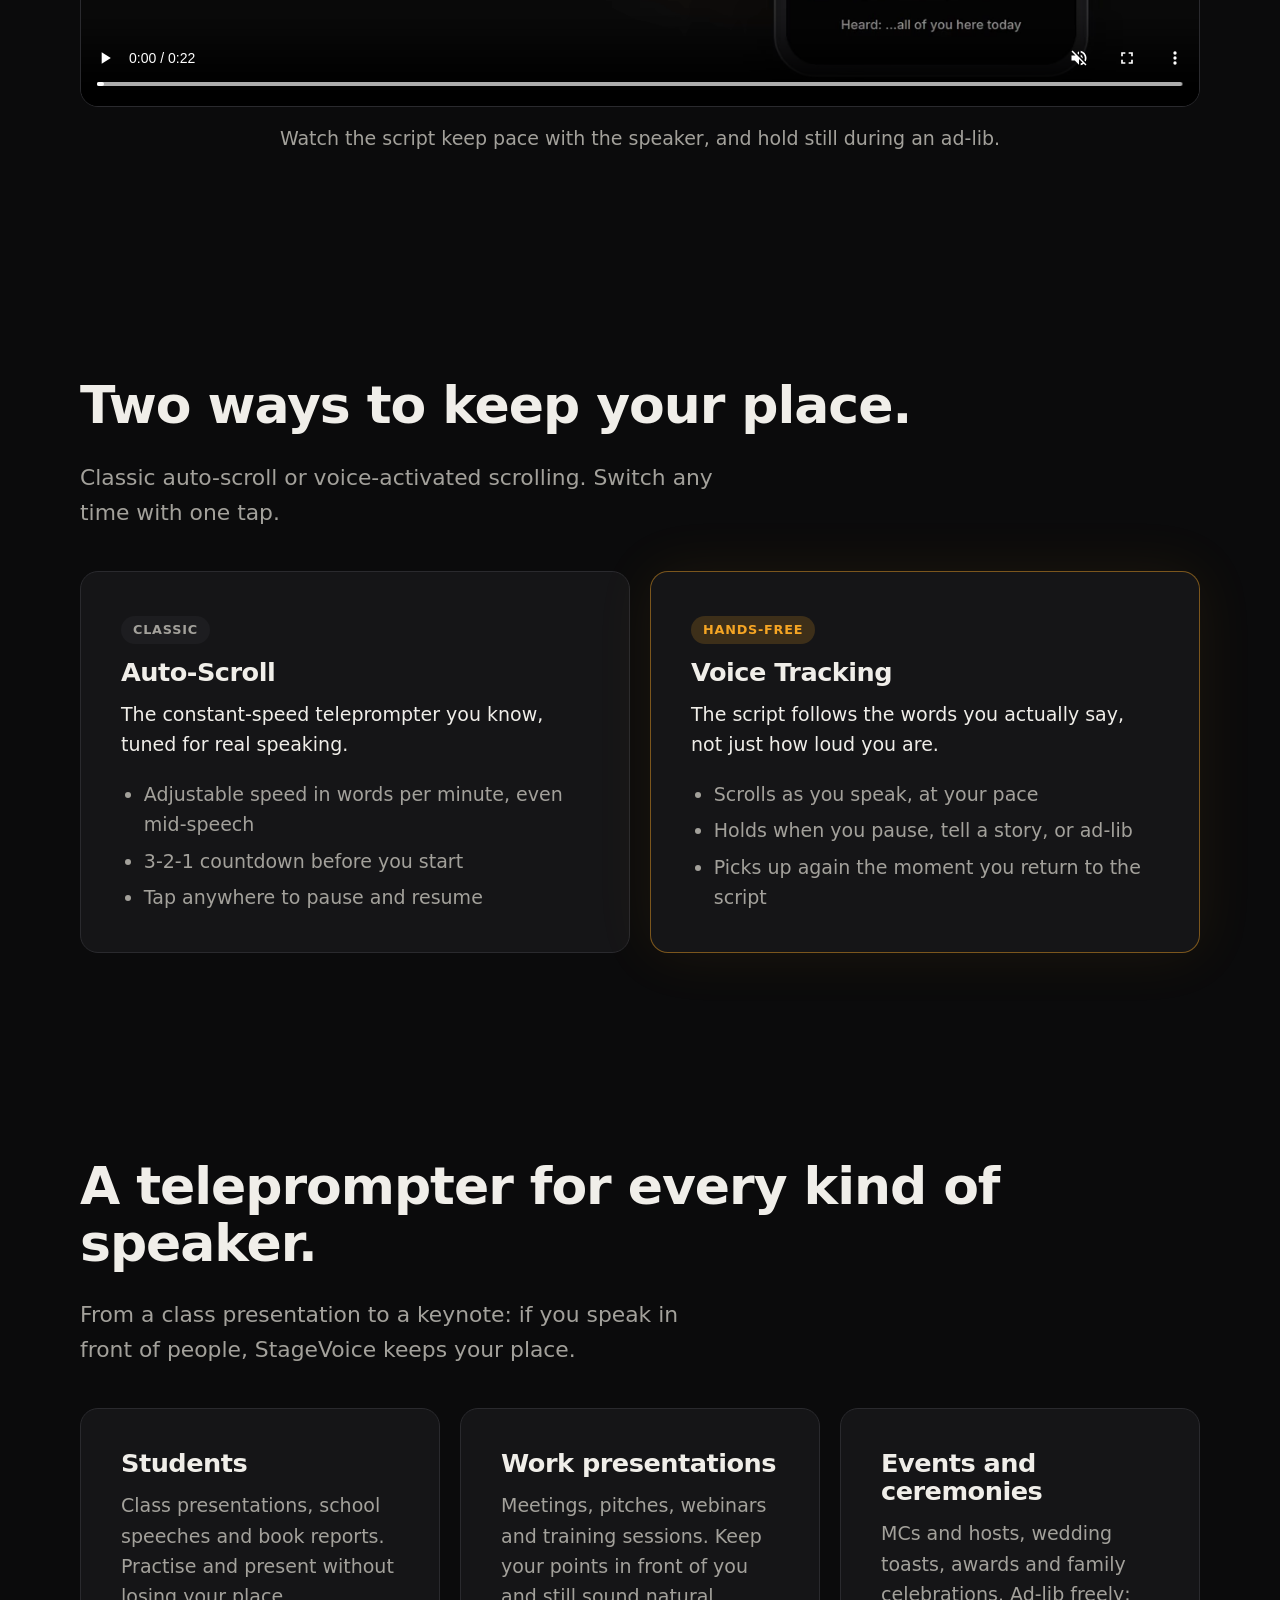
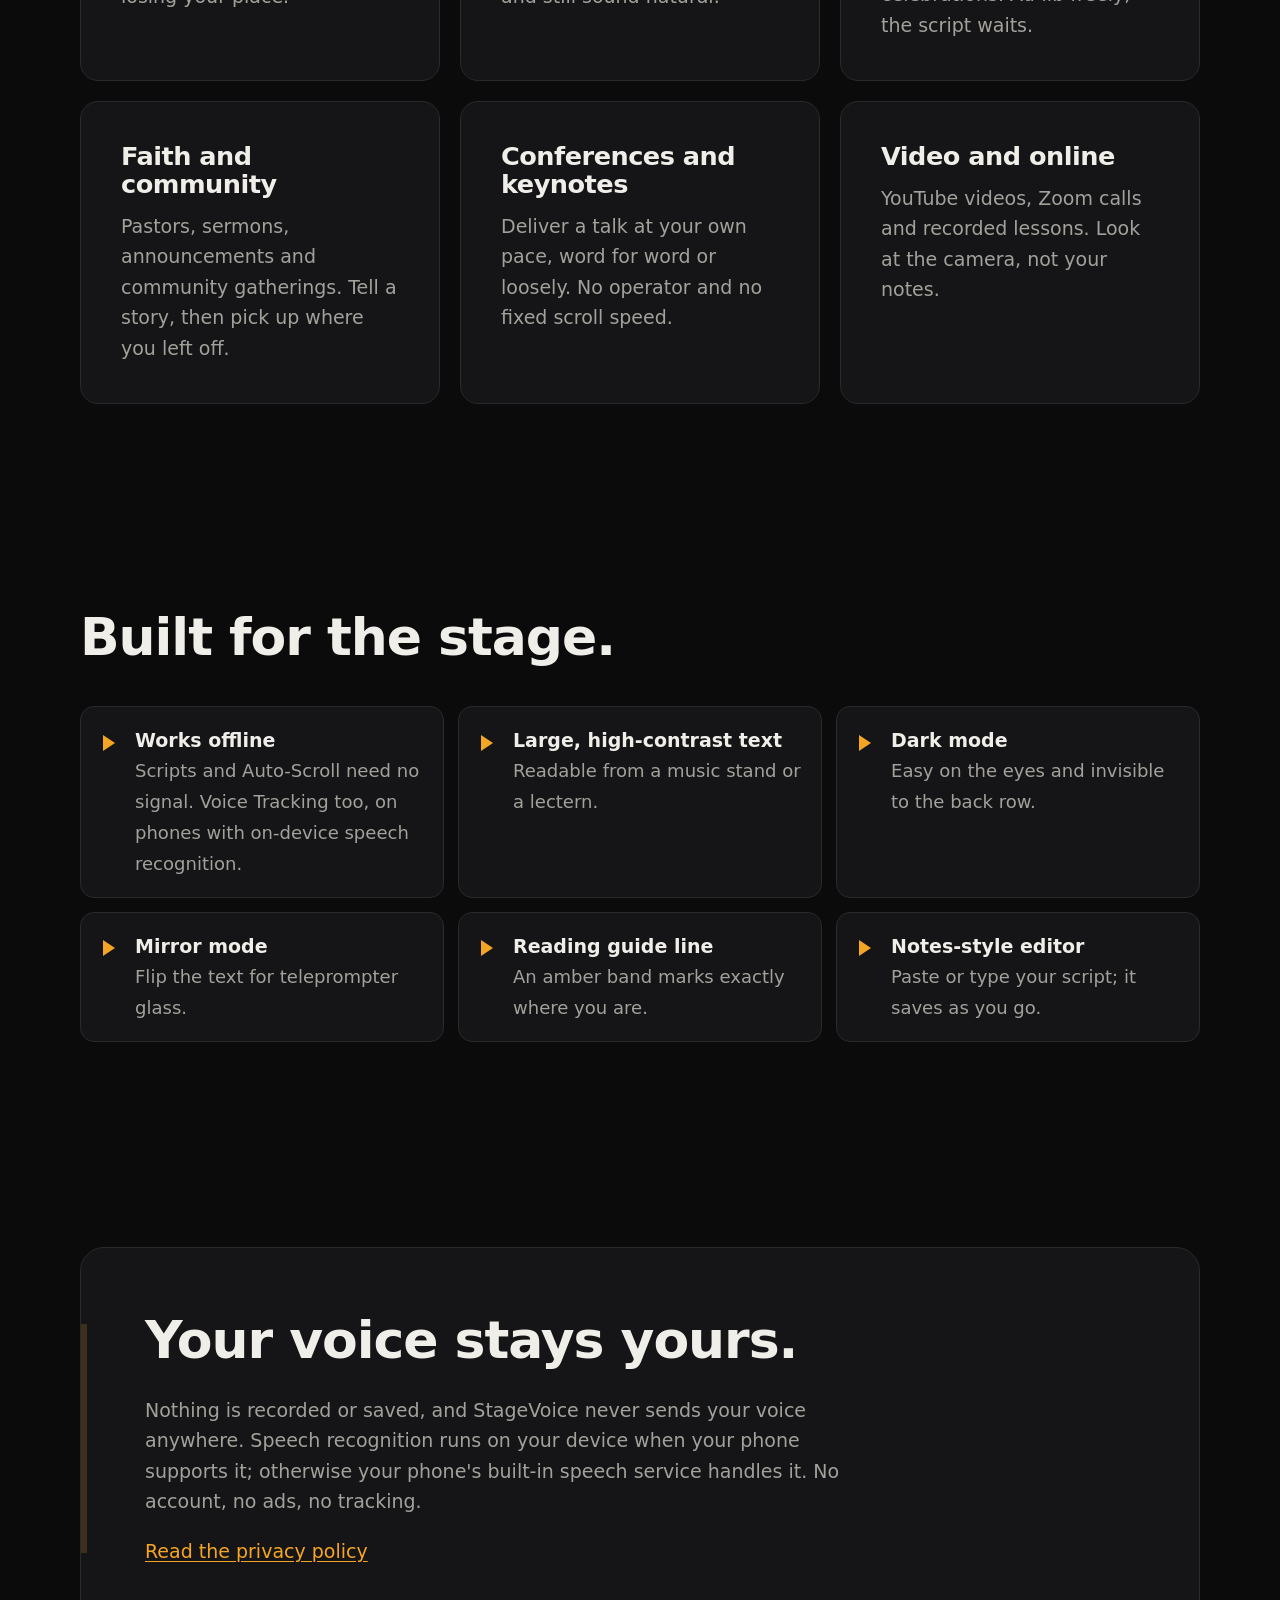
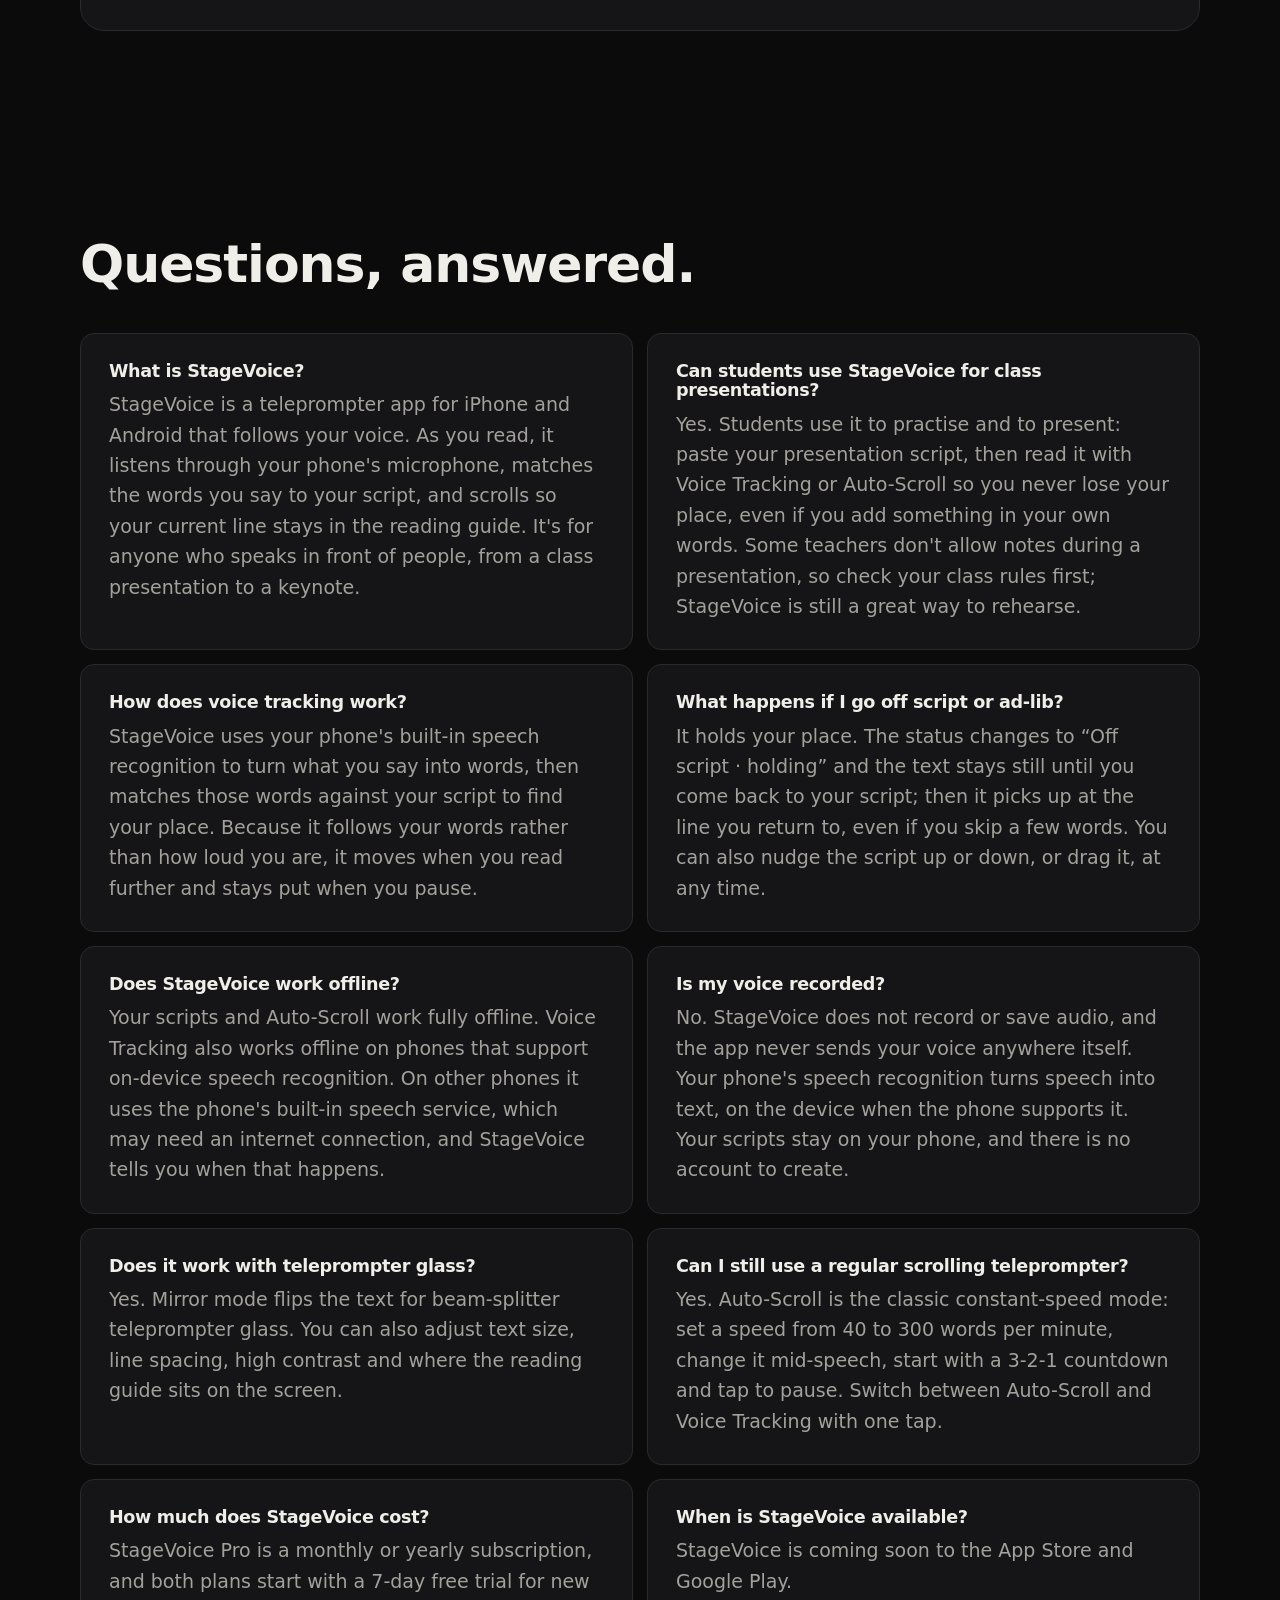
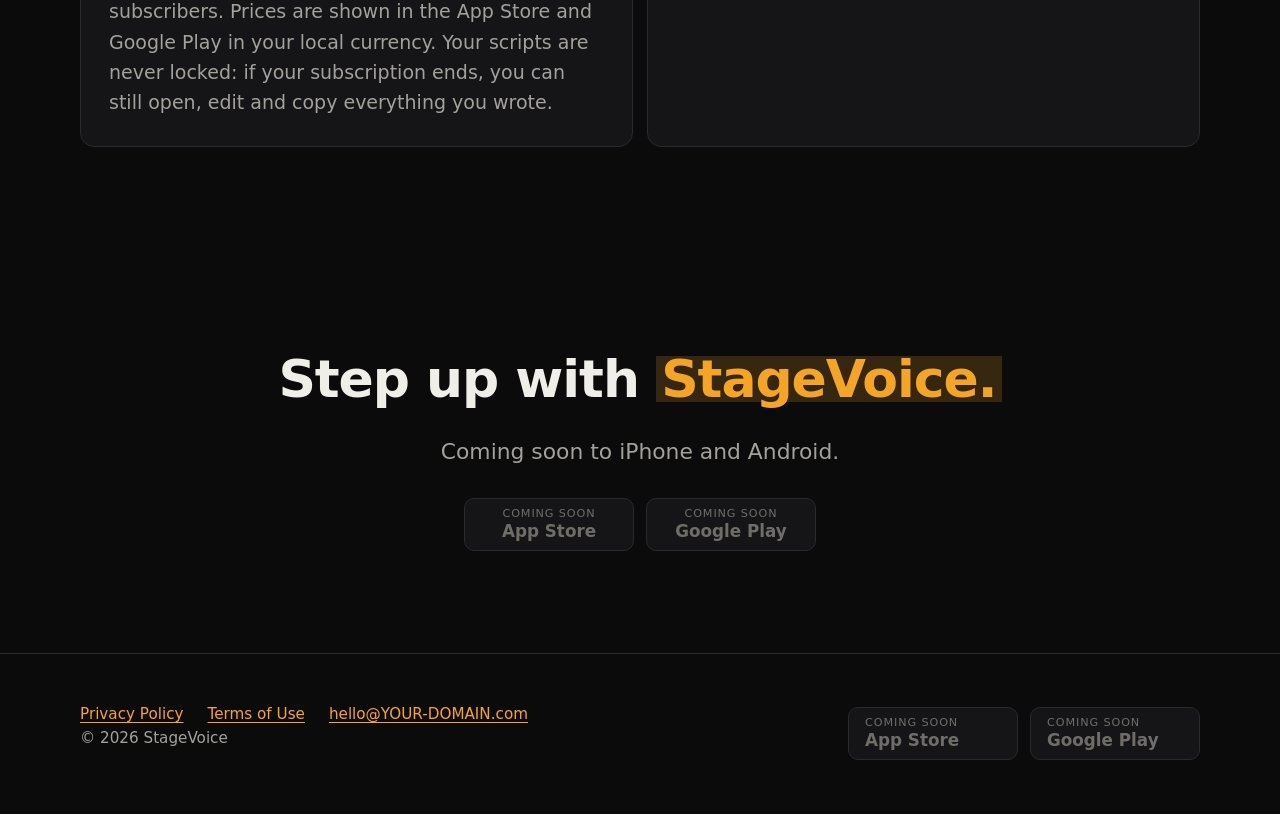
==== commit cd782b3a: "Position for any public speaking, students included" ====
--- a/index.html
+++ b/index.html
@@ -14,7 +14,7 @@
     <title>StageVoice: Voice Teleprompter for Speakers</title>
     <meta
       name="description"
-      content="StageVoice is a voice-activated teleprompter app that scrolls as you speak and waits when you ad-lib. For pastors, speakers, MCs and anyone on stage."
+      content="StageVoice is a voice-activated teleprompter app that scrolls as you speak and waits when you ad-lib. For any presentation, speech or talk."
     />
     <link rel="canonical" href="https://angelosramdas-afk.github.io/stagevoice-site/" />
     <meta name="theme-color" content="#0b0b0c" />
@@ -66,7 +66,7 @@
             "name": "StageVoice",
             "operatingSystem": "iOS, Android",
             "applicationCategory": "BusinessApplication",
-            "description": "A voice-activated teleprompter app that follows your voice: the script scrolls as you speak, holds when you ad-lib, and picks up when you return. Includes classic Auto-Scroll and a mirror mode for teleprompter glass.",
+            "description": "A voice-activated teleprompter app that follows your voice: the script scrolls as you speak, holds when you ad-lib, and picks up when you return. Includes classic Auto-Scroll and a mirror mode for teleprompter glass. For students, presenters and anyone who speaks in front of people.",
             "url": "https://angelosramdas-afk.github.io/stagevoice-site/",
             "image": "https://angelosramdas-afk.github.io/stagevoice-site/assets/og-image.png",
             "publisher": {
@@ -90,7 +90,15 @@
                 "name": "What is StageVoice?",
                 "acceptedAnswer": {
                   "@type": "Answer",
-                  "text": "StageVoice is a teleprompter app for iPhone and Android that follows your voice. As you read, it listens through your phone's microphone, matches the words you say to your script, and scrolls so your current line stays in the reading guide. It is built for live speaking: pastors, conference speakers, MCs and anyone on stage."
+                  "text": "StageVoice is a teleprompter app for iPhone and Android that follows your voice. As you read, it listens through your phone's microphone, matches the words you say to your script, and scrolls so your current line stays in the reading guide. It's for anyone who speaks in front of people, from a class presentation to a keynote."
+                }
+              },
+              {
+                "@type": "Question",
+                "name": "Can students use StageVoice for class presentations?",
+                "acceptedAnswer": {
+                  "@type": "Answer",
+                  "text": "Yes. Students use it to practise and to present: paste your presentation script, then read it with Voice Tracking or Auto-Scroll so you never lose your place, even if you add something in your own words. Some teachers don't allow notes during a presentation, so check your class rules first; StageVoice is still a great way to rehearse."
                 }
               },
               {
@@ -190,8 +198,8 @@
             </h1>
             <p class="hero-subhead">
               Speak naturally. Your script scrolls when you do, pauses when you
-              ad-lib, and picks up when you return. Built for pastors, speakers,
-              MCs and anyone on stage.
+              ad-lib, and picks up when you return. For anyone who speaks in
+              front of people, from a class presentation to a keynote.
             </p>
 
             <div class="hero-actions">
@@ -253,7 +261,7 @@
             </video>
           </div>
           <p class="demo-caption">
-            Watch the script keep pace with a live speaker, and hold still during an ad-lib.
+            Watch the script keep pace with the speaker, and hold still during an ad-lib.
           </p>
         </div>
       </section>
@@ -291,24 +299,32 @@
       <!-- 4. Who it's for -->
       <section id="who" class="section" aria-labelledby="who-title">
         <div class="container">
-          <h2 id="who-title">A teleprompter for pastors, speakers and MCs.</h2>
-          <p class="section-intro">Built for people who speak live and don't always stick to the script.</p>
-          <div class="cards cards--four">
-            <article class="card">
-              <h3>Pastors</h3>
-              <p>Preach from your notes without losing your place. Tell a story or respond to the room, then return to your script, and StageVoice finds the line you come back to.</p>
-            </article>
-            <article class="card">
-              <h3>Keynote and conference speakers</h3>
-              <p>Deliver a talk at your own pace, word for word or loosely. No operator and no fixed scroll speed to keep up with.</p>
-            </article>
-            <article class="card">
-              <h3>MCs and event hosts</h3>
-              <p>Keep introductions, sponsor reads and the run of show in front of you. When the program shifts, ad-lib freely; the script waits.</p>
-            </article>
-            <article class="card">
-              <h3>Anyone on stage or camera</h3>
-              <p>Moderators, presenters, teachers and video creators: if you read from a script, StageVoice reads along with you.</p>
+          <h2 id="who-title">A teleprompter for every kind of speaker.</h2>
+          <p class="section-intro">From a class presentation to a keynote: if you speak in front of people, StageVoice keeps your place.</p>
+          <div class="cards cards--who">
+            <article class="card">
+              <h3>Students</h3>
+              <p>Class presentations, school speeches and book reports. Practise and present without losing your place.</p>
+            </article>
+            <article class="card">
+              <h3>Work presentations</h3>
+              <p>Meetings, pitches, webinars and training sessions. Keep your points in front of you and still sound natural.</p>
+            </article>
+            <article class="card">
+              <h3>Events and ceremonies</h3>
+              <p>MCs and hosts, wedding toasts, awards and family celebrations. Ad-lib freely; the script waits.</p>
+            </article>
+            <article class="card">
+              <h3>Faith and community</h3>
+              <p>Pastors, sermons, announcements and community gatherings. Tell a story, then pick up where you left off.</p>
+            </article>
+            <article class="card">
+              <h3>Conferences and keynotes</h3>
+              <p>Deliver a talk at your own pace, word for word or loosely. No operator and no fixed scroll speed.</p>
+            </article>
+            <article class="card">
+              <h3>Video and online</h3>
+              <p>YouTube videos, Zoom calls and recorded lessons. Look at the camera, not your notes.</p>
             </article>
           </div>
         </div>
@@ -370,7 +386,11 @@
           <div class="faq">
             <div class="faq-item">
               <h3>What is StageVoice?</h3>
-              <p>StageVoice is a teleprompter app for iPhone and Android that follows your voice. As you read, it listens through your phone's microphone, matches the words you say to your script, and scrolls so your current line stays in the reading guide. It is built for live speaking: pastors, conference speakers, MCs and anyone on stage.</p>
+              <p>StageVoice is a teleprompter app for iPhone and Android that follows your voice. As you read, it listens through your phone's microphone, matches the words you say to your script, and scrolls so your current line stays in the reading guide. It's for anyone who speaks in front of people, from a class presentation to a keynote.</p>
+            </div>
+            <div class="faq-item">
+              <h3>Can students use StageVoice for class presentations?</h3>
+              <p>Yes. Students use it to practise and to present: paste your presentation script, then read it with Voice Tracking or Auto-Scroll so you never lose your place, even if you add something in your own words. Some teachers don't allow notes during a presentation, so check your class rules first; StageVoice is still a great way to rehearse.</p>
             </div>
             <div class="faq-item">
               <h3>How does voice tracking work?</h3>
--- a/styles.css
+++ b/styles.css
@@ -634,11 +634,11 @@
 }
 
 /* ---------- Who it's for ---------- */
-.cards--four h3 {
+.cards--who h3 {
   margin-top: 0;
 }
 
-.cards--four p {
+.cards--who p {
   margin-bottom: 0;
   color: var(--muted);
 }
@@ -672,3 +672,9 @@
     grid-template-columns: 1fr 1fr;
   }
 }
+
+@media (min-width: 1040px) {
+  .cards--who {
+    grid-template-columns: repeat(3, 1fr);
+  }
+}
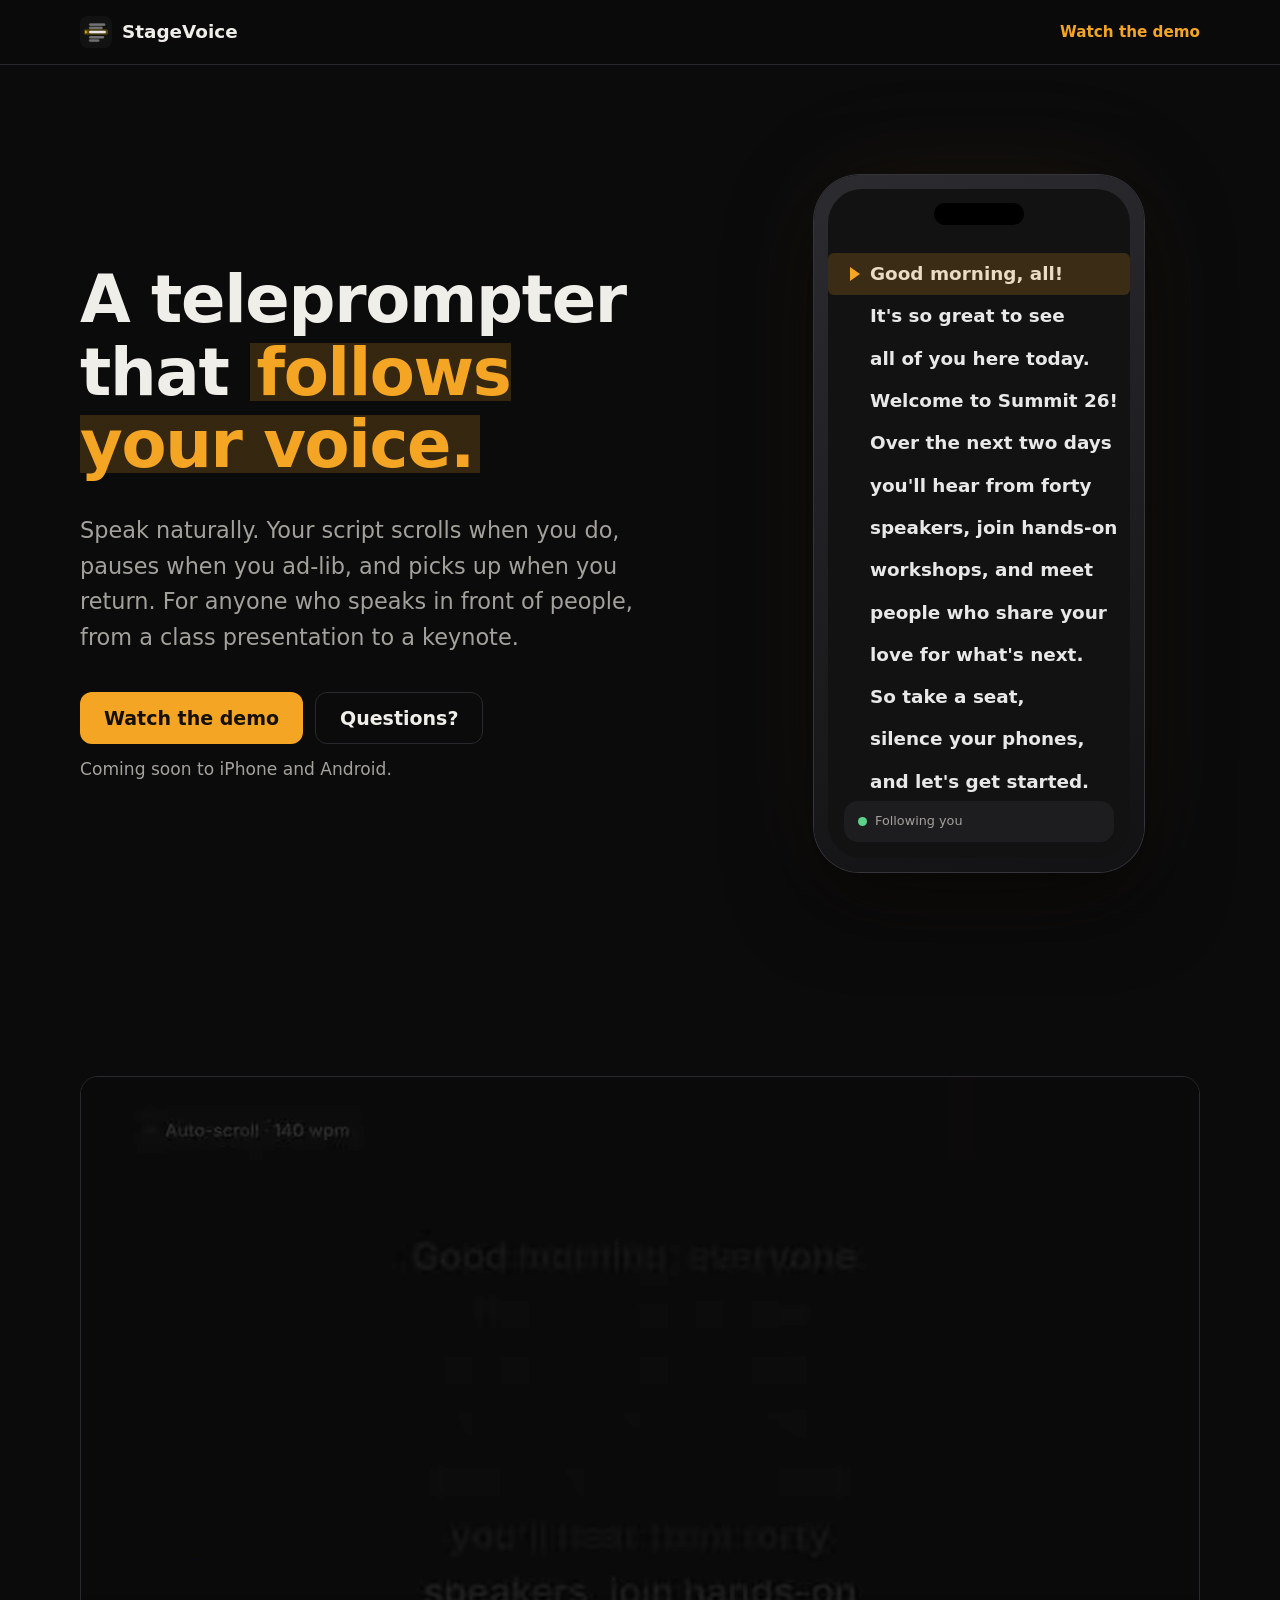
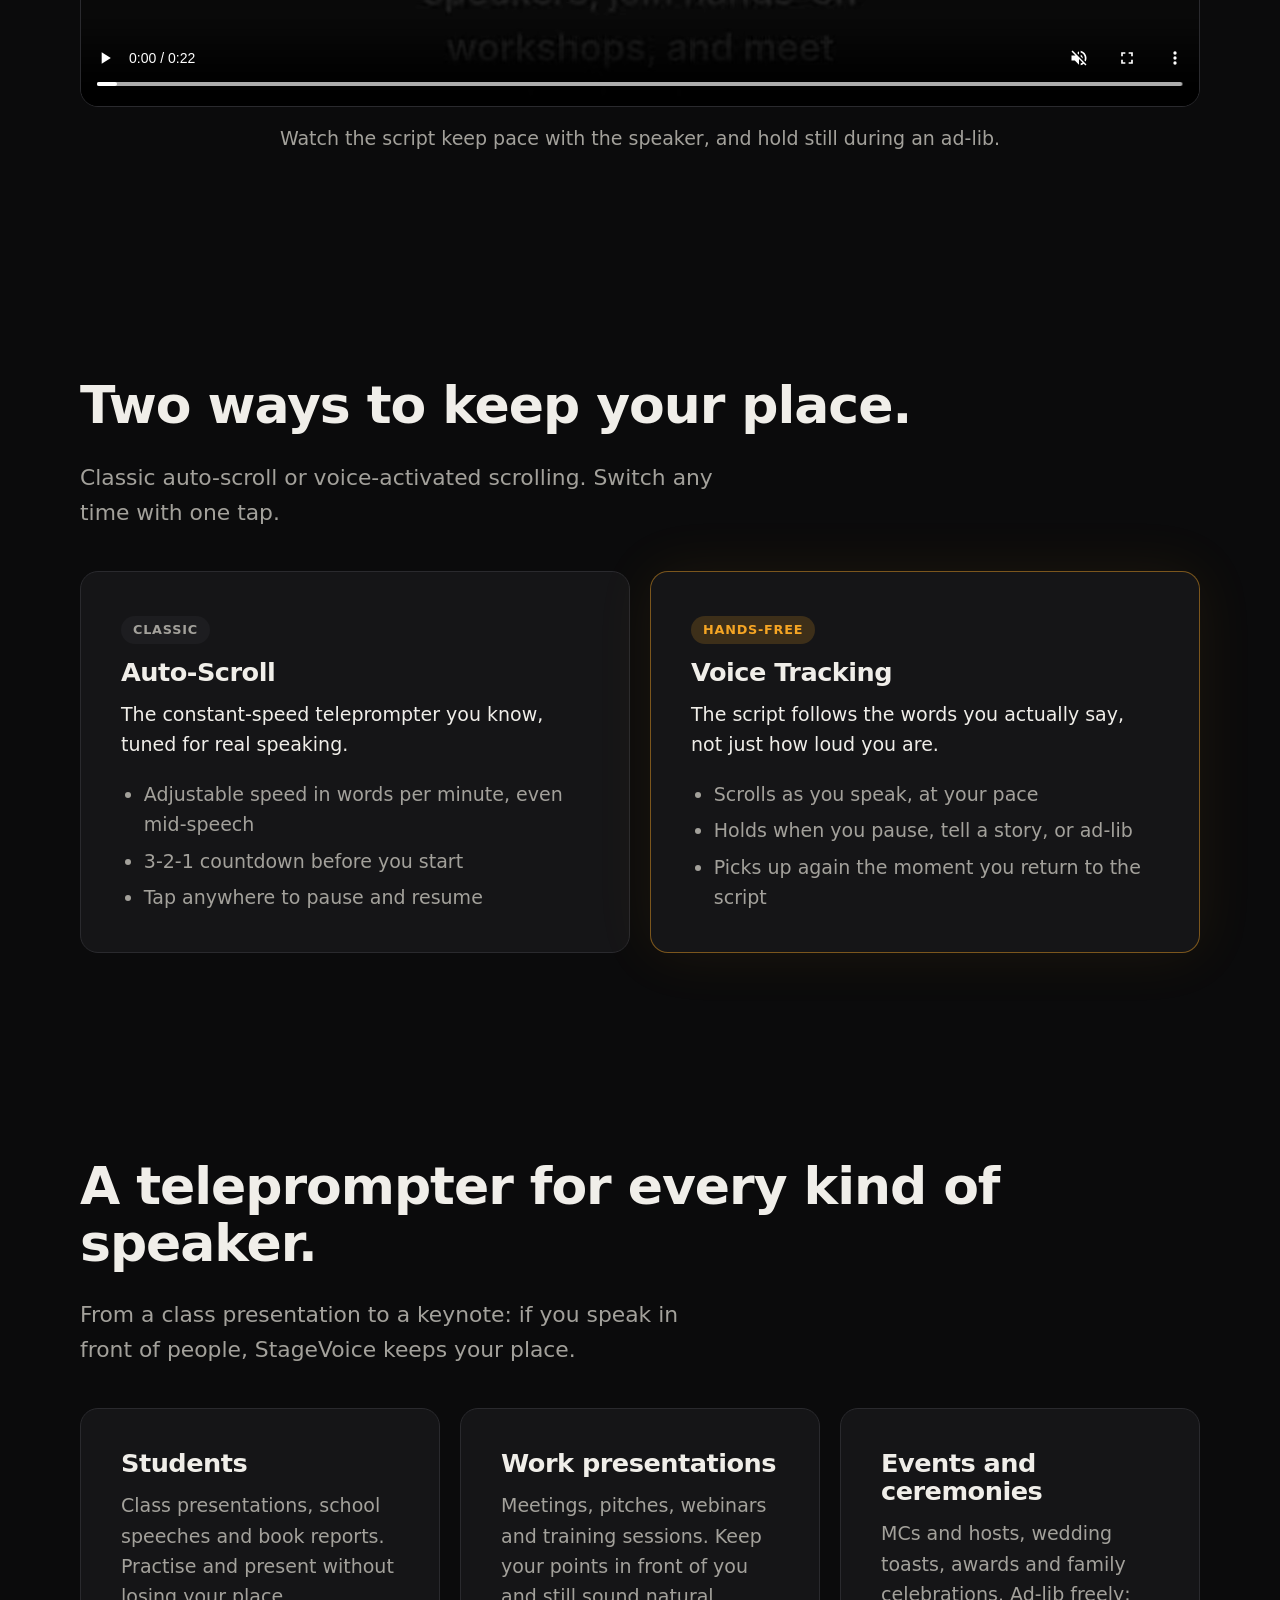
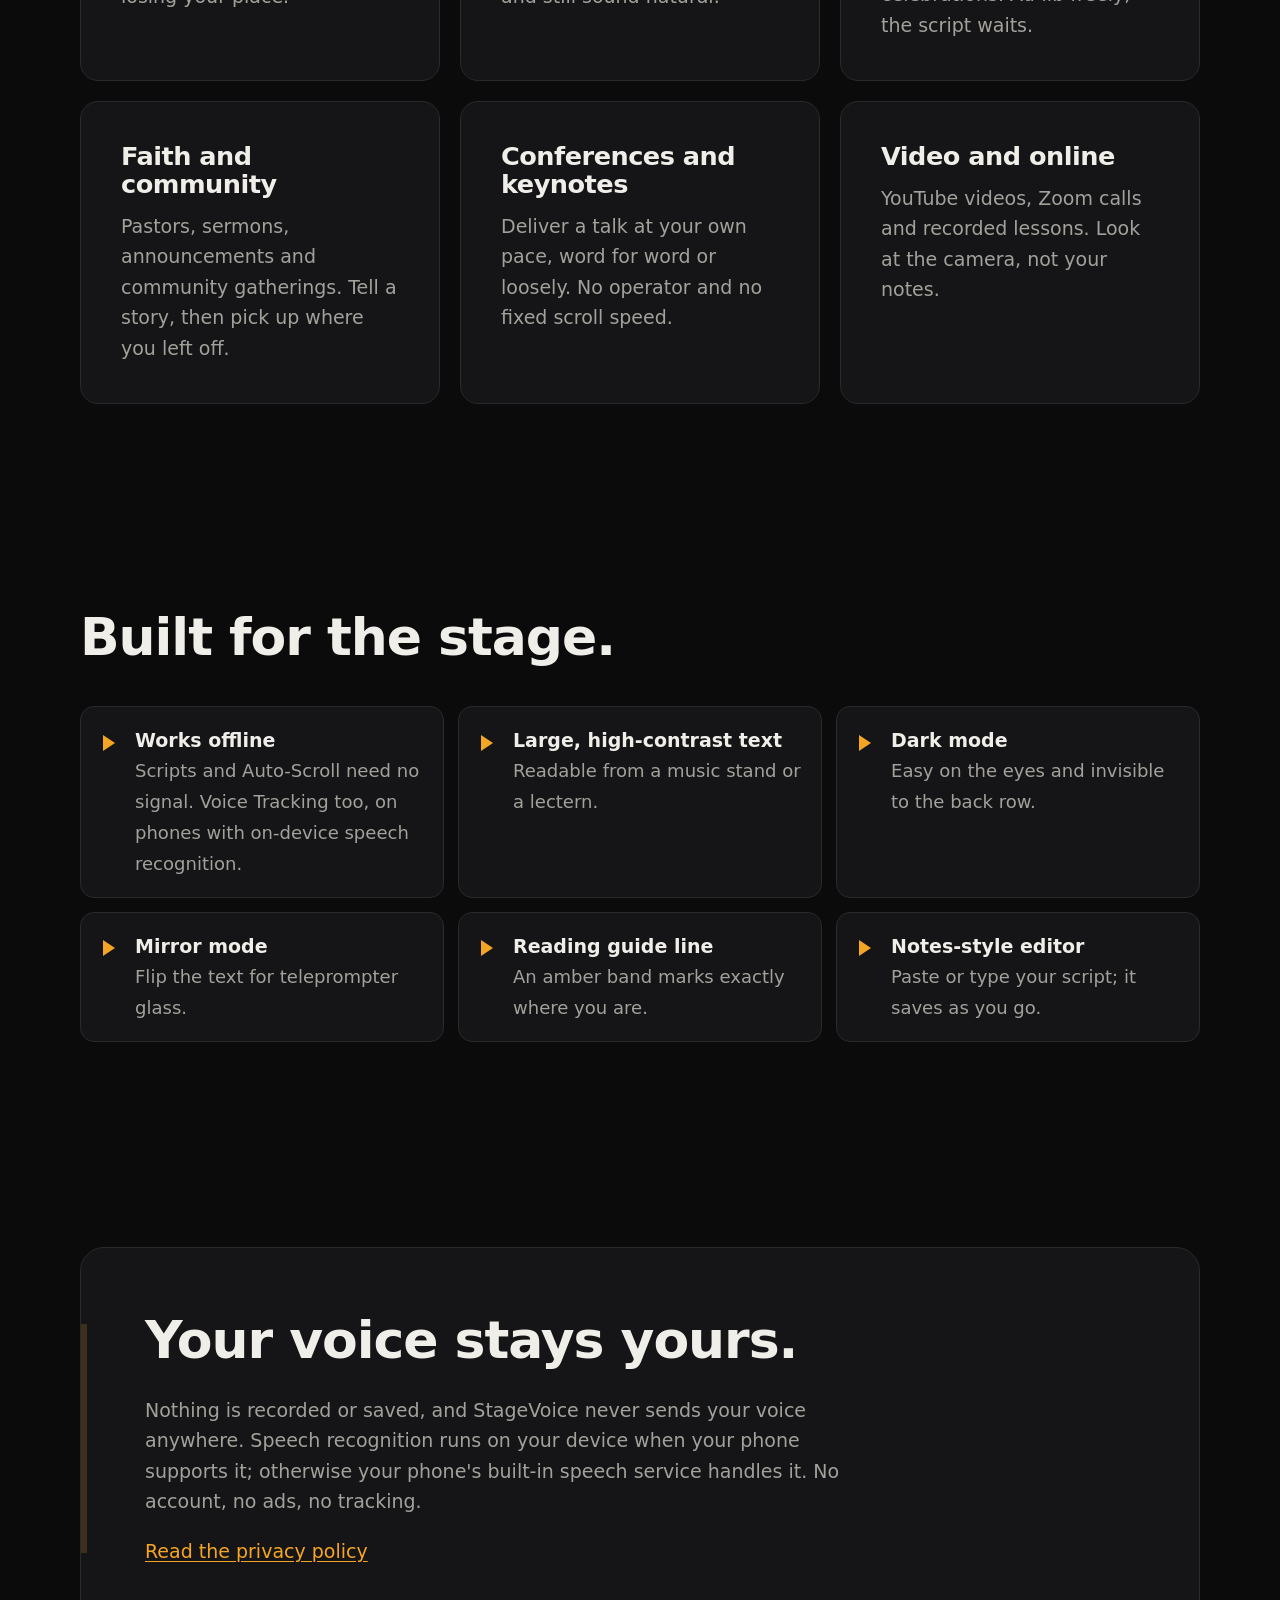
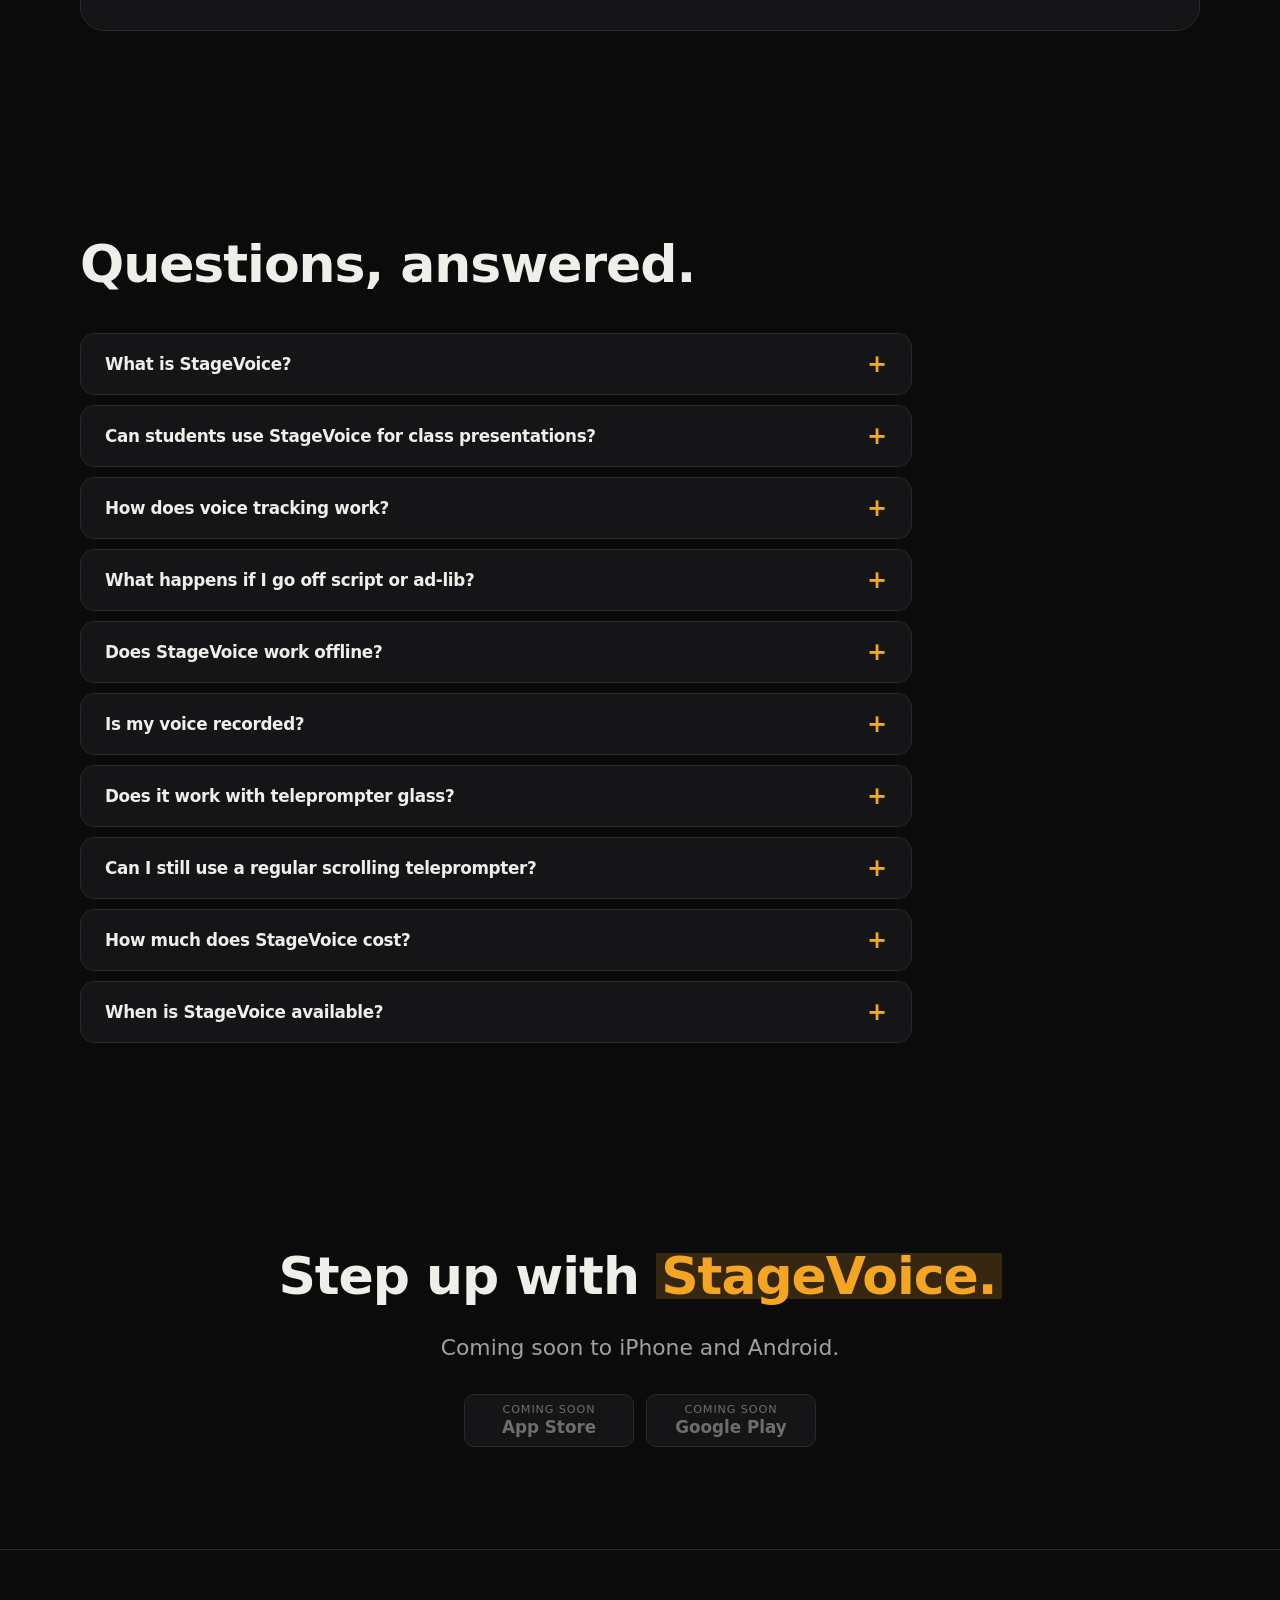
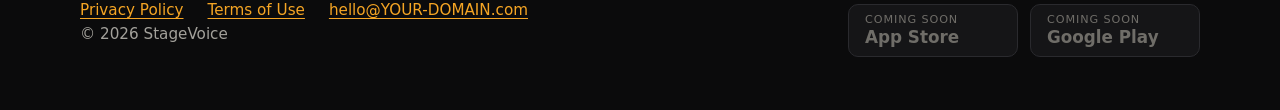
==== commit 103972a6: "Collapsible FAQ" ====
--- a/index.html
+++ b/index.html
@@ -384,46 +384,46 @@
         <div class="container">
           <h2 id="faq-title">Questions, answered.</h2>
           <div class="faq">
-            <div class="faq-item">
-              <h3>What is StageVoice?</h3>
+            <details class="faq-item">
+              <summary><h3>What is StageVoice?</h3></summary>
               <p>StageVoice is a teleprompter app for iPhone and Android that follows your voice. As you read, it listens through your phone's microphone, matches the words you say to your script, and scrolls so your current line stays in the reading guide. It's for anyone who speaks in front of people, from a class presentation to a keynote.</p>
-            </div>
-            <div class="faq-item">
-              <h3>Can students use StageVoice for class presentations?</h3>
+            </details>
+            <details class="faq-item">
+              <summary><h3>Can students use StageVoice for class presentations?</h3></summary>
               <p>Yes. Students use it to practise and to present: paste your presentation script, then read it with Voice Tracking or Auto-Scroll so you never lose your place, even if you add something in your own words. Some teachers don't allow notes during a presentation, so check your class rules first; StageVoice is still a great way to rehearse.</p>
-            </div>
-            <div class="faq-item">
-              <h3>How does voice tracking work?</h3>
+            </details>
+            <details class="faq-item">
+              <summary><h3>How does voice tracking work?</h3></summary>
               <p>StageVoice uses your phone's built-in speech recognition to turn what you say into words, then matches those words against your script to find your place. Because it follows your words rather than how loud you are, it moves when you read further and stays put when you pause.</p>
-            </div>
-            <div class="faq-item">
-              <h3>What happens if I go off script or ad-lib?</h3>
+            </details>
+            <details class="faq-item">
+              <summary><h3>What happens if I go off script or ad-lib?</h3></summary>
               <p>It holds your place. The status changes to “Off script · holding” and the text stays still until you come back to your script; then it picks up at the line you return to, even if you skip a few words. You can also nudge the script up or down, or drag it, at any time.</p>
-            </div>
-            <div class="faq-item">
-              <h3>Does StageVoice work offline?</h3>
+            </details>
+            <details class="faq-item">
+              <summary><h3>Does StageVoice work offline?</h3></summary>
               <p>Your scripts and Auto-Scroll work fully offline. Voice Tracking also works offline on phones that support on-device speech recognition. On other phones it uses the phone's built-in speech service, which may need an internet connection, and StageVoice tells you when that happens.</p>
-            </div>
-            <div class="faq-item">
-              <h3>Is my voice recorded?</h3>
+            </details>
+            <details class="faq-item">
+              <summary><h3>Is my voice recorded?</h3></summary>
               <p>No. StageVoice does not record or save audio, and the app never sends your voice anywhere itself. Your phone's speech recognition turns speech into text, on the device when the phone supports it. Your scripts stay on your phone, and there is no account to create.</p>
-            </div>
-            <div class="faq-item">
-              <h3>Does it work with teleprompter glass?</h3>
+            </details>
+            <details class="faq-item">
+              <summary><h3>Does it work with teleprompter glass?</h3></summary>
               <p>Yes. Mirror mode flips the text for beam-splitter teleprompter glass. You can also adjust text size, line spacing, high contrast and where the reading guide sits on the screen.</p>
-            </div>
-            <div class="faq-item">
-              <h3>Can I still use a regular scrolling teleprompter?</h3>
+            </details>
+            <details class="faq-item">
+              <summary><h3>Can I still use a regular scrolling teleprompter?</h3></summary>
               <p>Yes. Auto-Scroll is the classic constant-speed mode: set a speed from 40 to 300 words per minute, change it mid-speech, start with a 3-2-1 countdown and tap to pause. Switch between Auto-Scroll and Voice Tracking with one tap.</p>
-            </div>
-            <div class="faq-item">
-              <h3>How much does StageVoice cost?</h3>
+            </details>
+            <details class="faq-item">
+              <summary><h3>How much does StageVoice cost?</h3></summary>
               <p>StageVoice Pro is a monthly or yearly subscription, and both plans start with a 7-day free trial for new subscribers. Prices are shown in the App Store and Google Play in your local currency. Your scripts are never locked: if your subscription ends, you can still open, edit and copy everything you wrote.</p>
-            </div>
-            <div class="faq-item">
-              <h3>When is StageVoice available?</h3>
+            </details>
+            <details class="faq-item">
+              <summary><h3>When is StageVoice available?</h3></summary>
               <p>StageVoice is coming soon to the App Store and Google Play.</p>
-            </div>
+            </details>
           </div>
         </div>
       </section>
--- a/styles.css
+++ b/styles.css
@@ -646,31 +646,60 @@
 /* ---------- FAQ ---------- */
 .faq {
   display: grid;
-  gap: 14px;
+  gap: 10px;
+  max-width: 52rem;
   margin-top: 40px;
 }
 
 .faq-item {
-  padding: clamp(20px, 3vw, 28px);
   border: 1px solid var(--border);
   border-radius: 14px;
   background: var(--surface);
 }
 
+.faq-item summary {
+  display: flex;
+  align-items: center;
+  justify-content: space-between;
+  gap: 16px;
+  padding: 18px clamp(18px, 3vw, 24px);
+  list-style: none;
+  cursor: pointer;
+}
+
+.faq-item summary::-webkit-details-marker {
+  display: none;
+}
+
+/* Plus sign that turns into a minus when open. */
+.faq-item summary::after {
+  content: "+";
+  flex: none;
+  color: var(--amber);
+  font-size: 1.5rem;
+  font-weight: 700;
+  line-height: 1;
+}
+
+.faq-item[open] summary::after {
+  content: "\2212";
+}
+
+.faq-item summary:focus-visible {
+  outline: 2px solid var(--amber);
+  outline-offset: 2px;
+  border-radius: 14px;
+}
+
 .faq-item h3 {
-  margin: 0 0 8px;
-  font-size: 1.1rem;
+  margin: 0;
+  font-size: 1.05rem;
 }
 
 .faq-item p {
   margin: 0;
-  color: var(--muted);
-}
-
-@media (min-width: 760px) {
-  .faq {
-    grid-template-columns: 1fr 1fr;
-  }
+  padding: 0 clamp(18px, 3vw, 24px) 20px;
+  color: var(--muted);
 }
 
 @media (min-width: 1040px) {
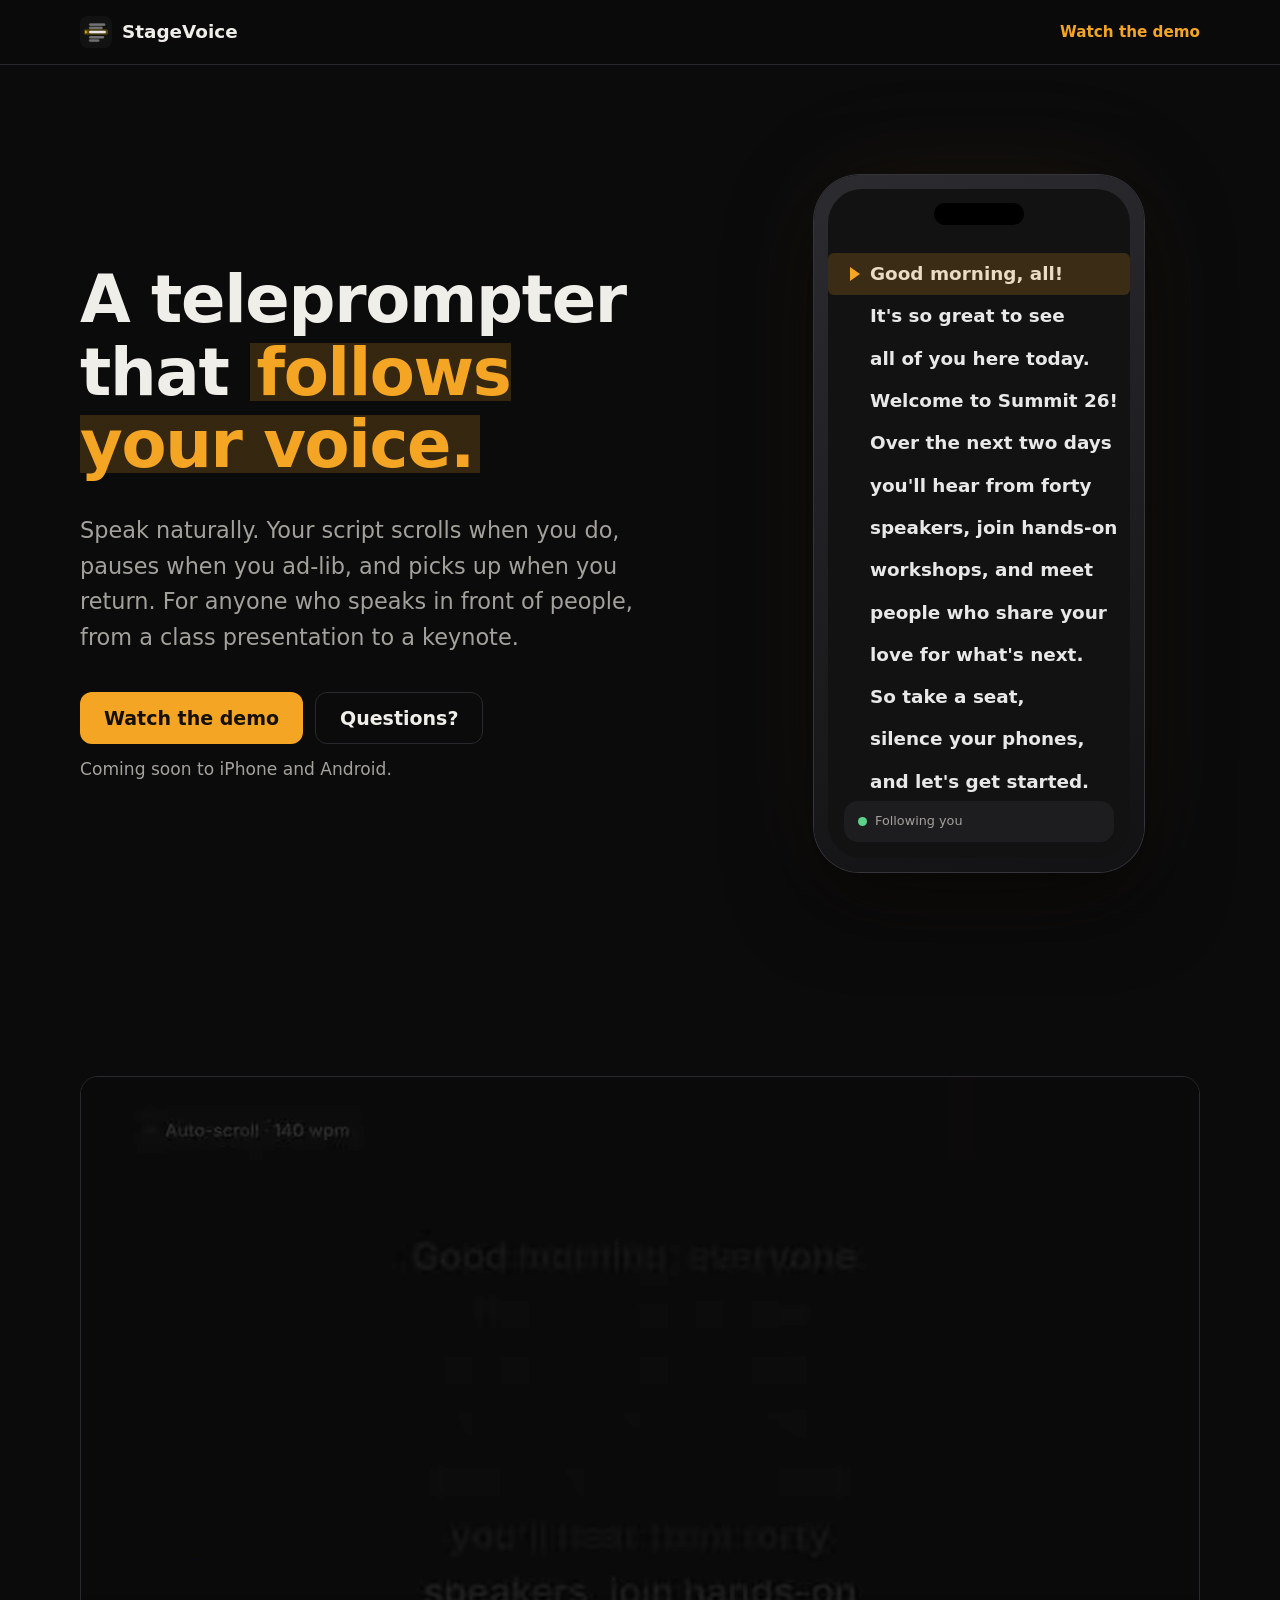
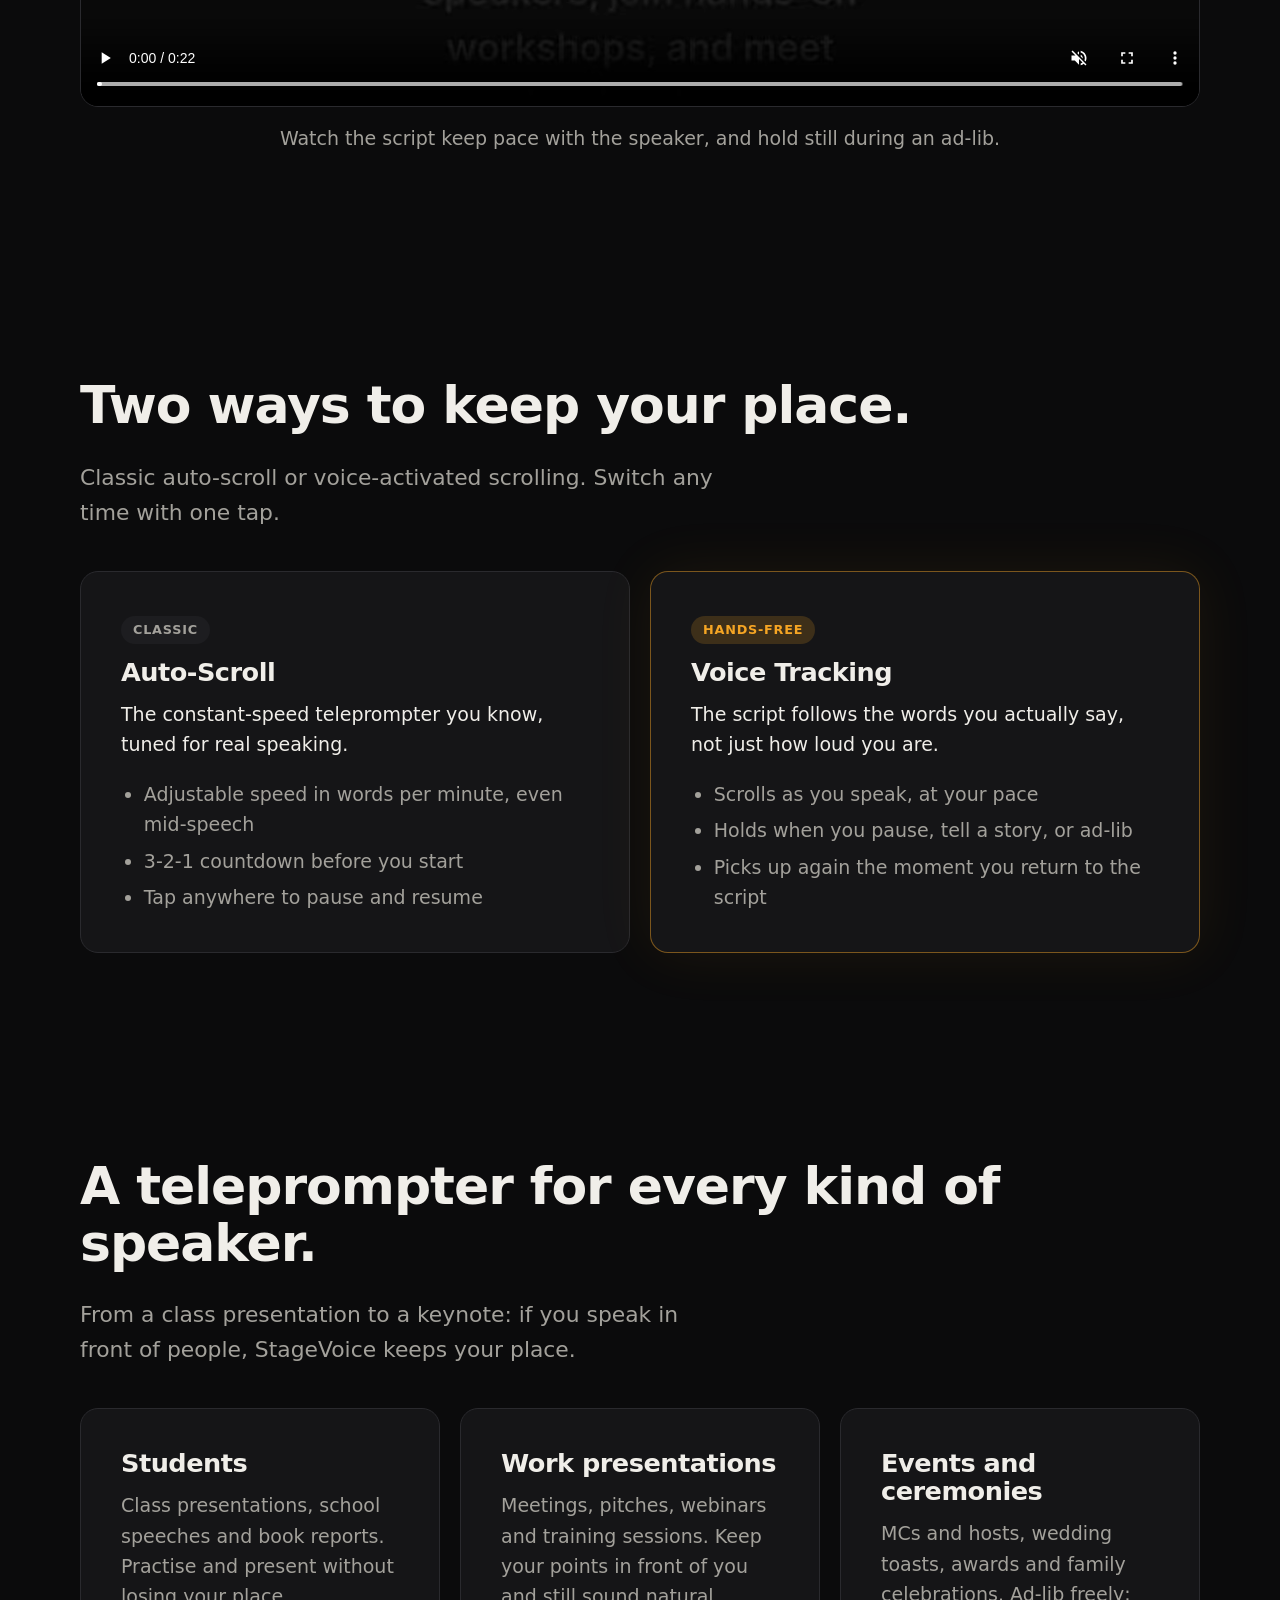
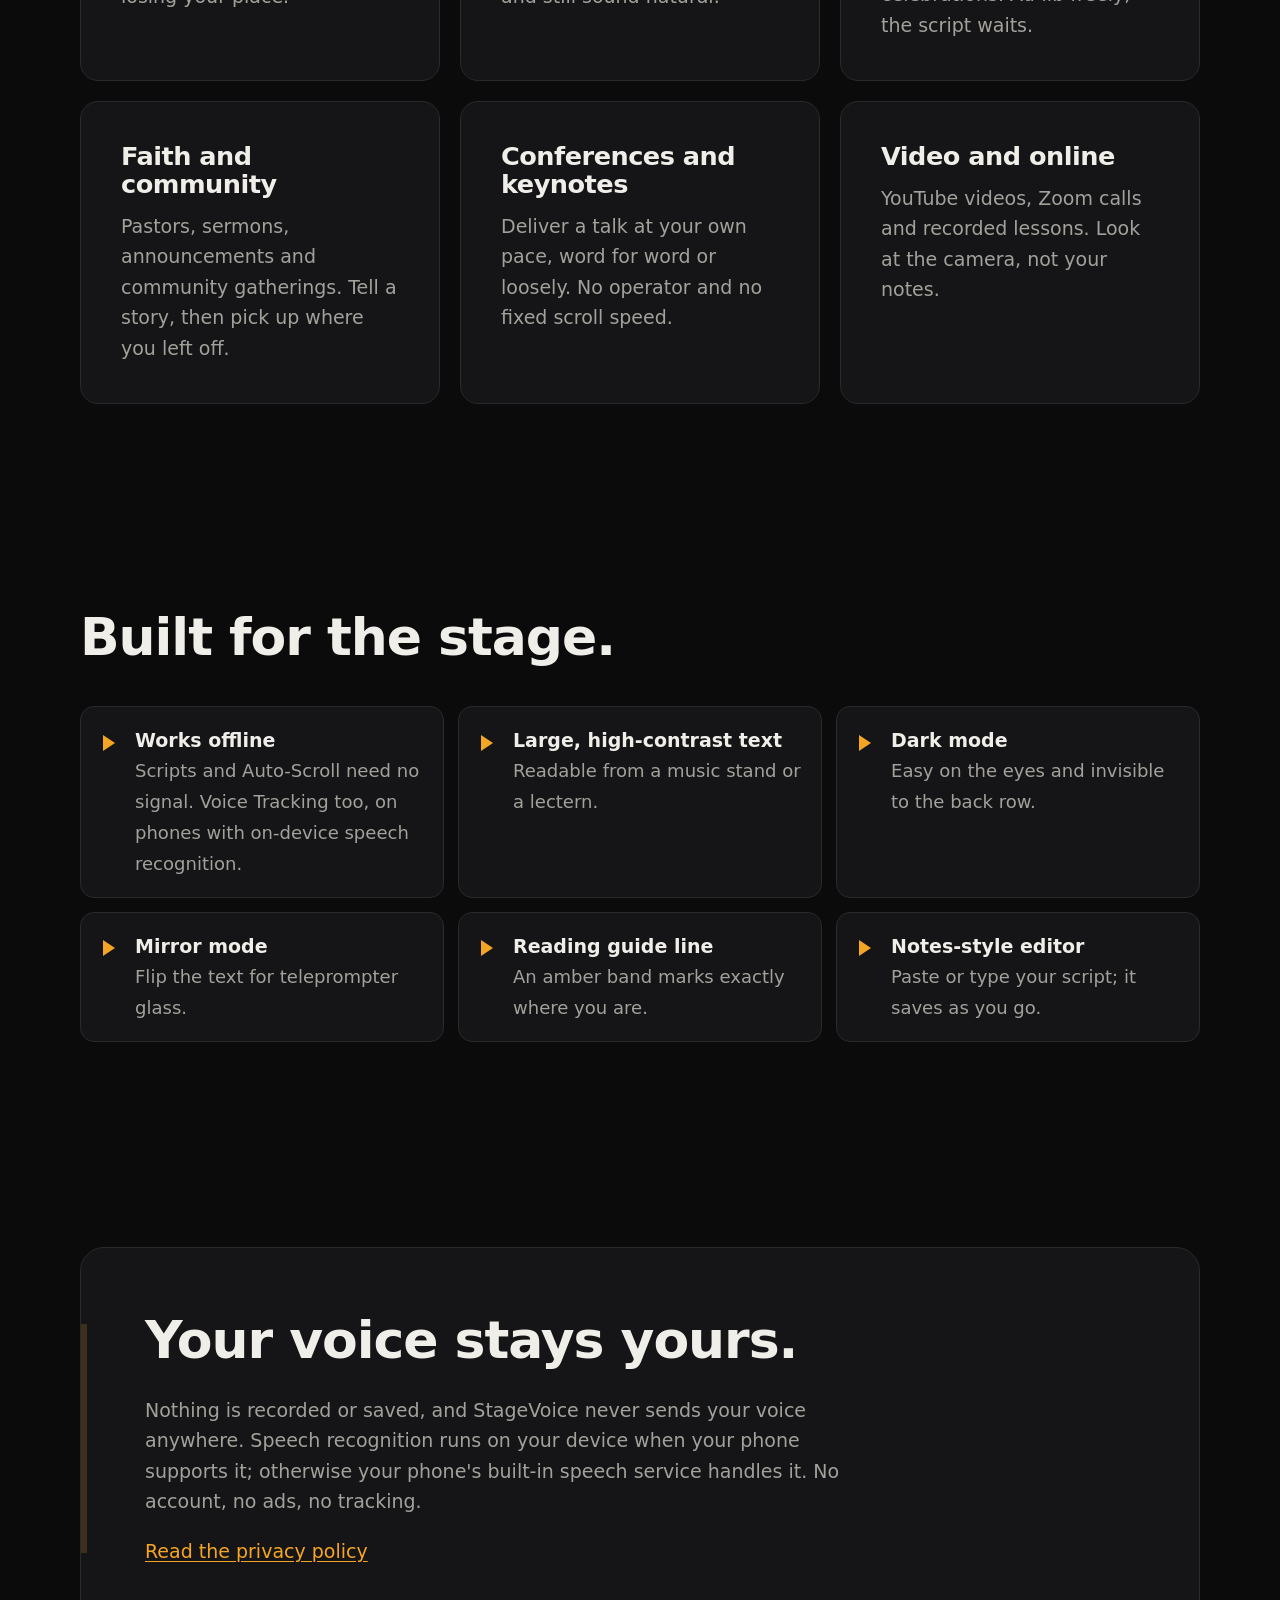
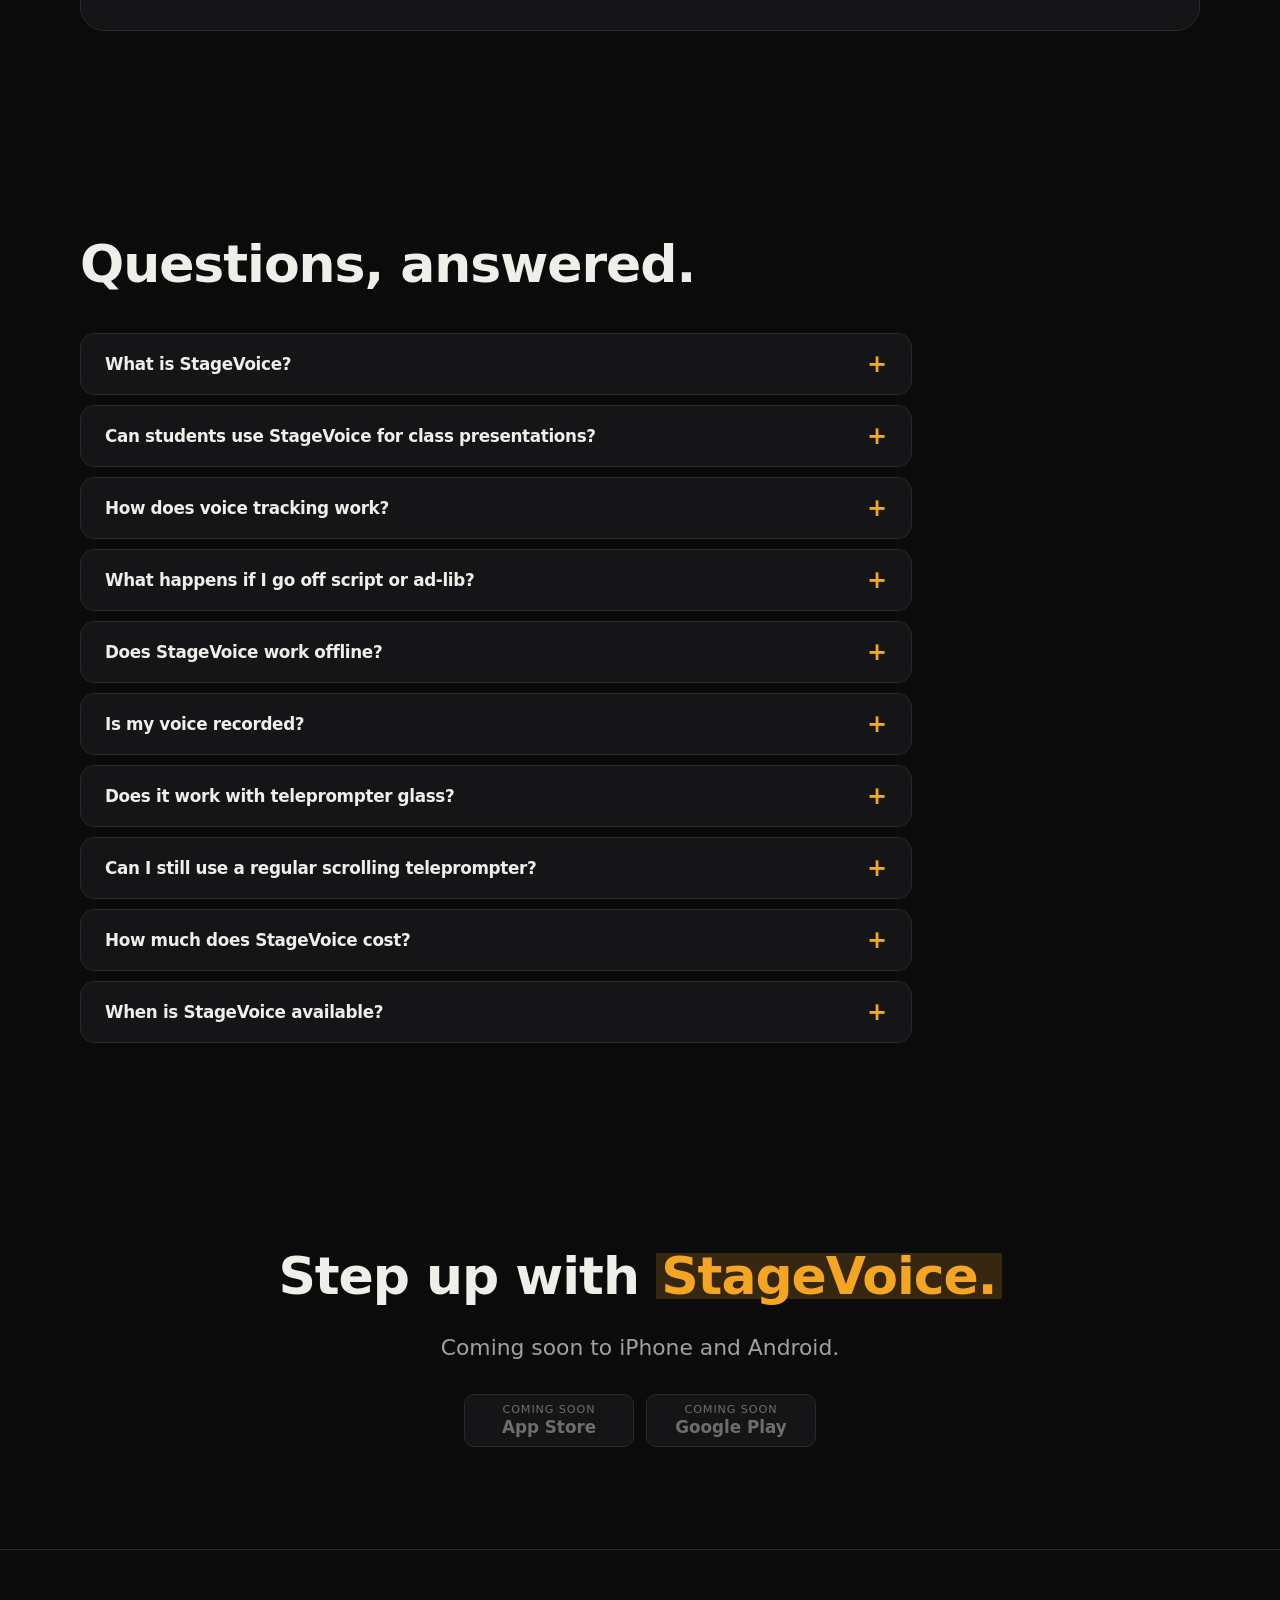
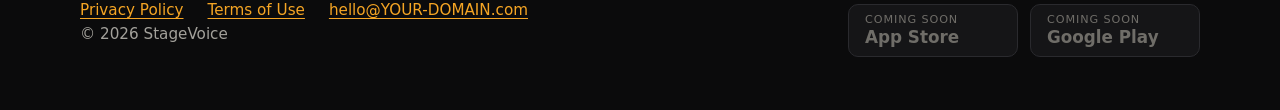
==== commit 4233eaa7: "Autoplay the demo video" ====
--- a/index.html
+++ b/index.html
@@ -247,10 +247,11 @@
                  ideally under 10 MB). -->
             <video
               controls
+              autoplay
               muted
               loop
               playsinline
-              preload="metadata"
+              preload="auto"
               poster="assets/demo-poster.jpg"
               width="1280"
               height="720"
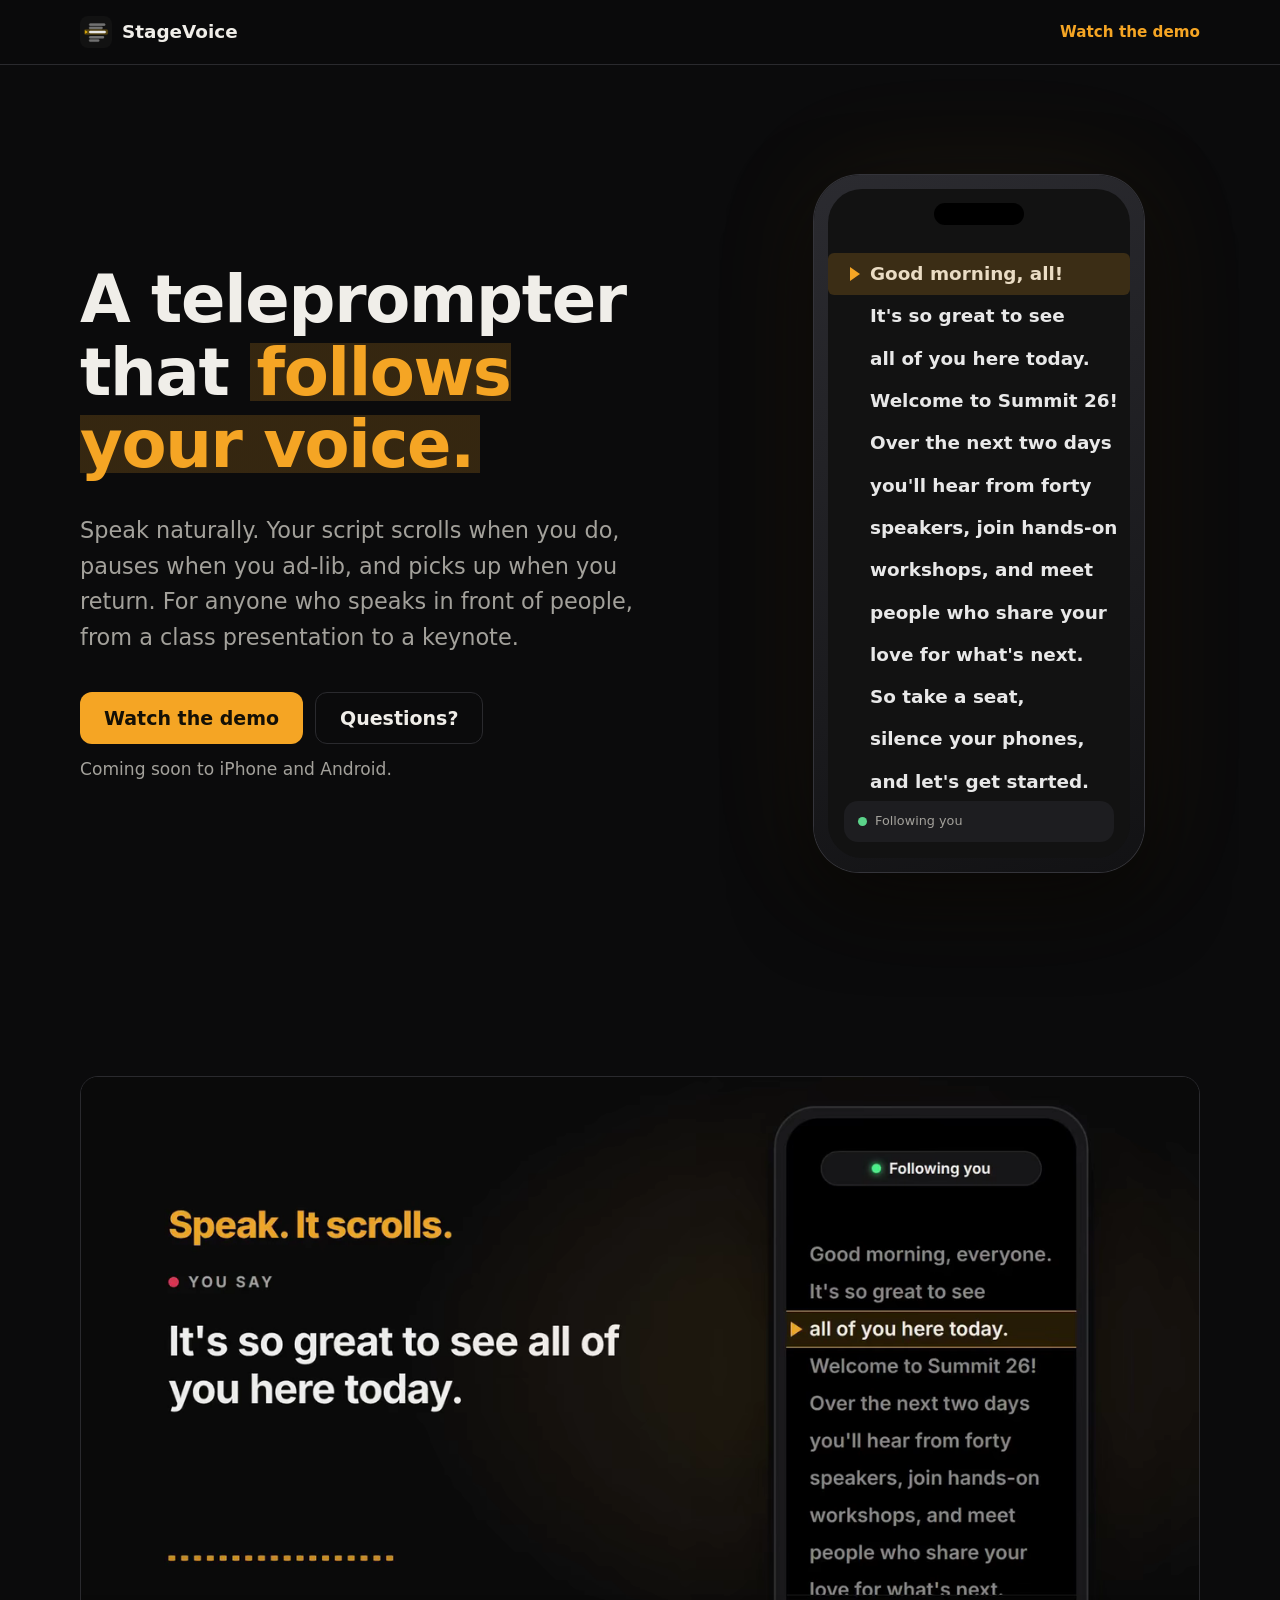
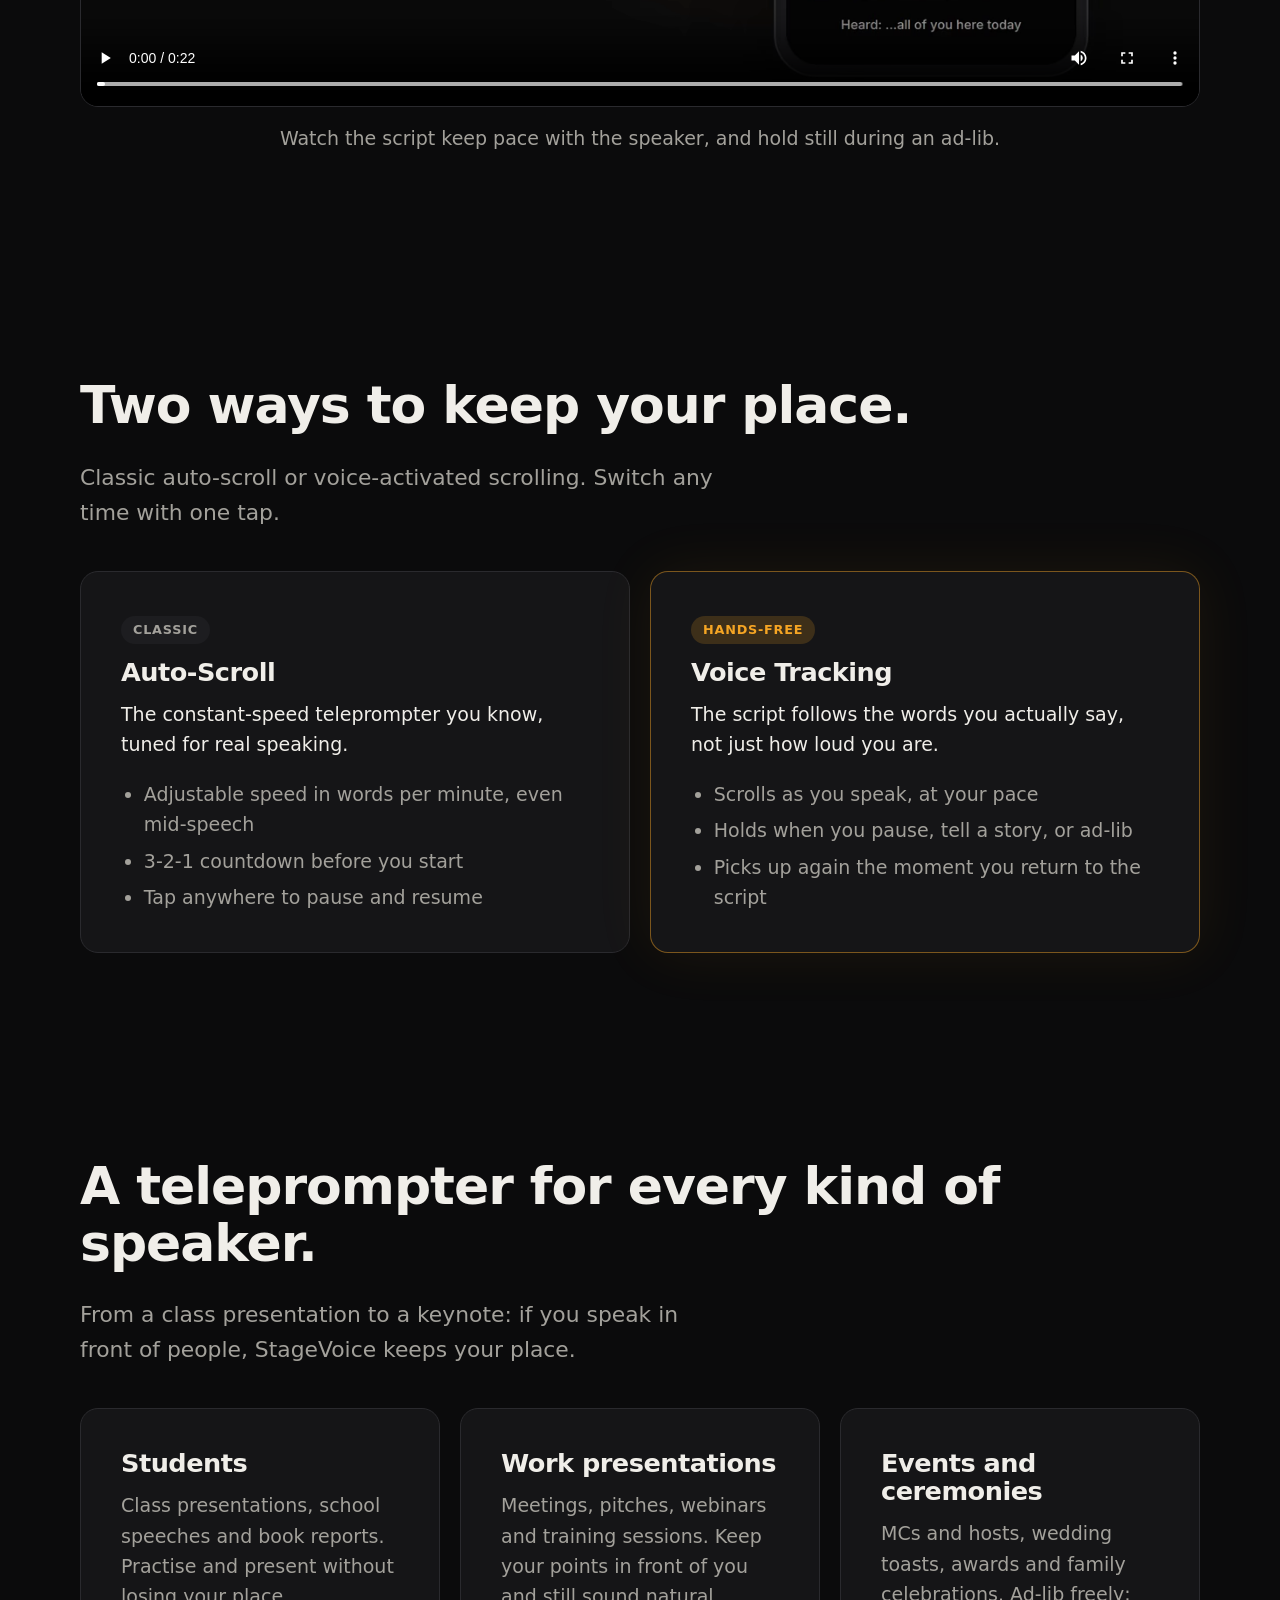
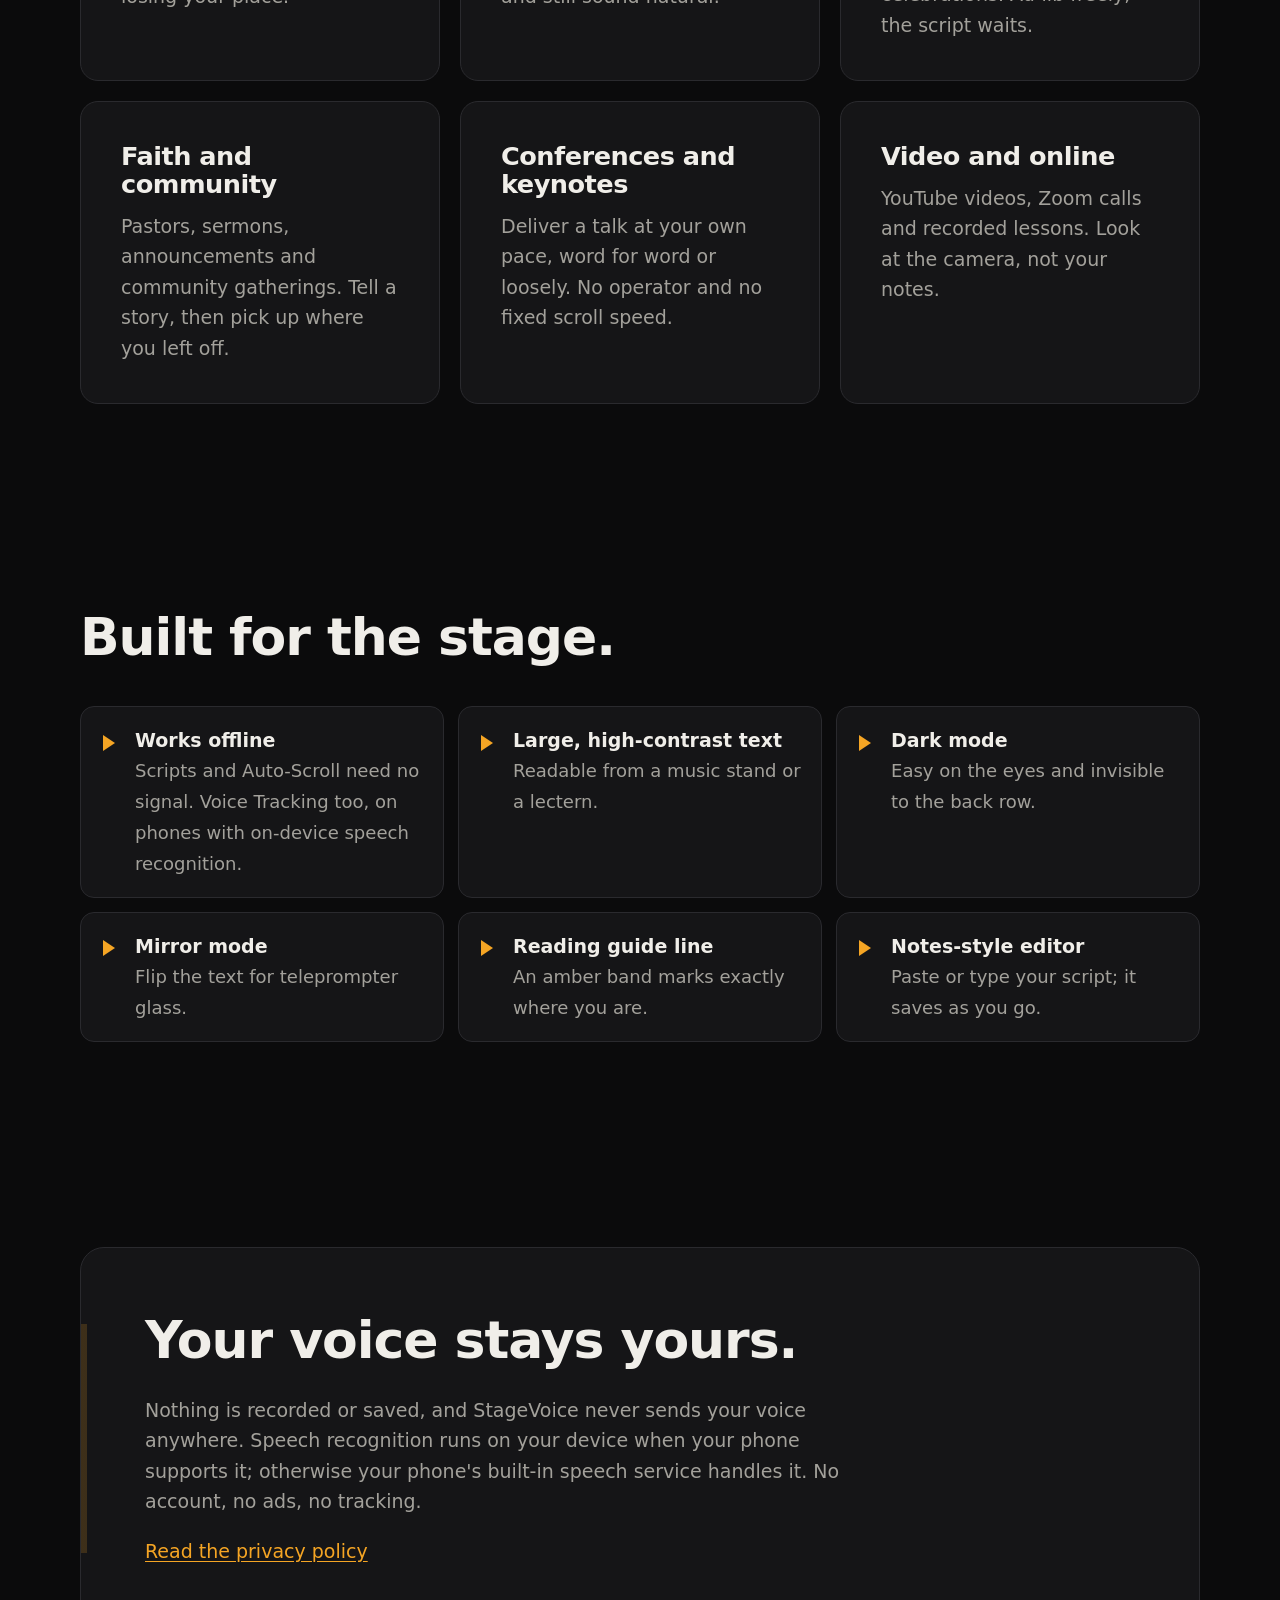
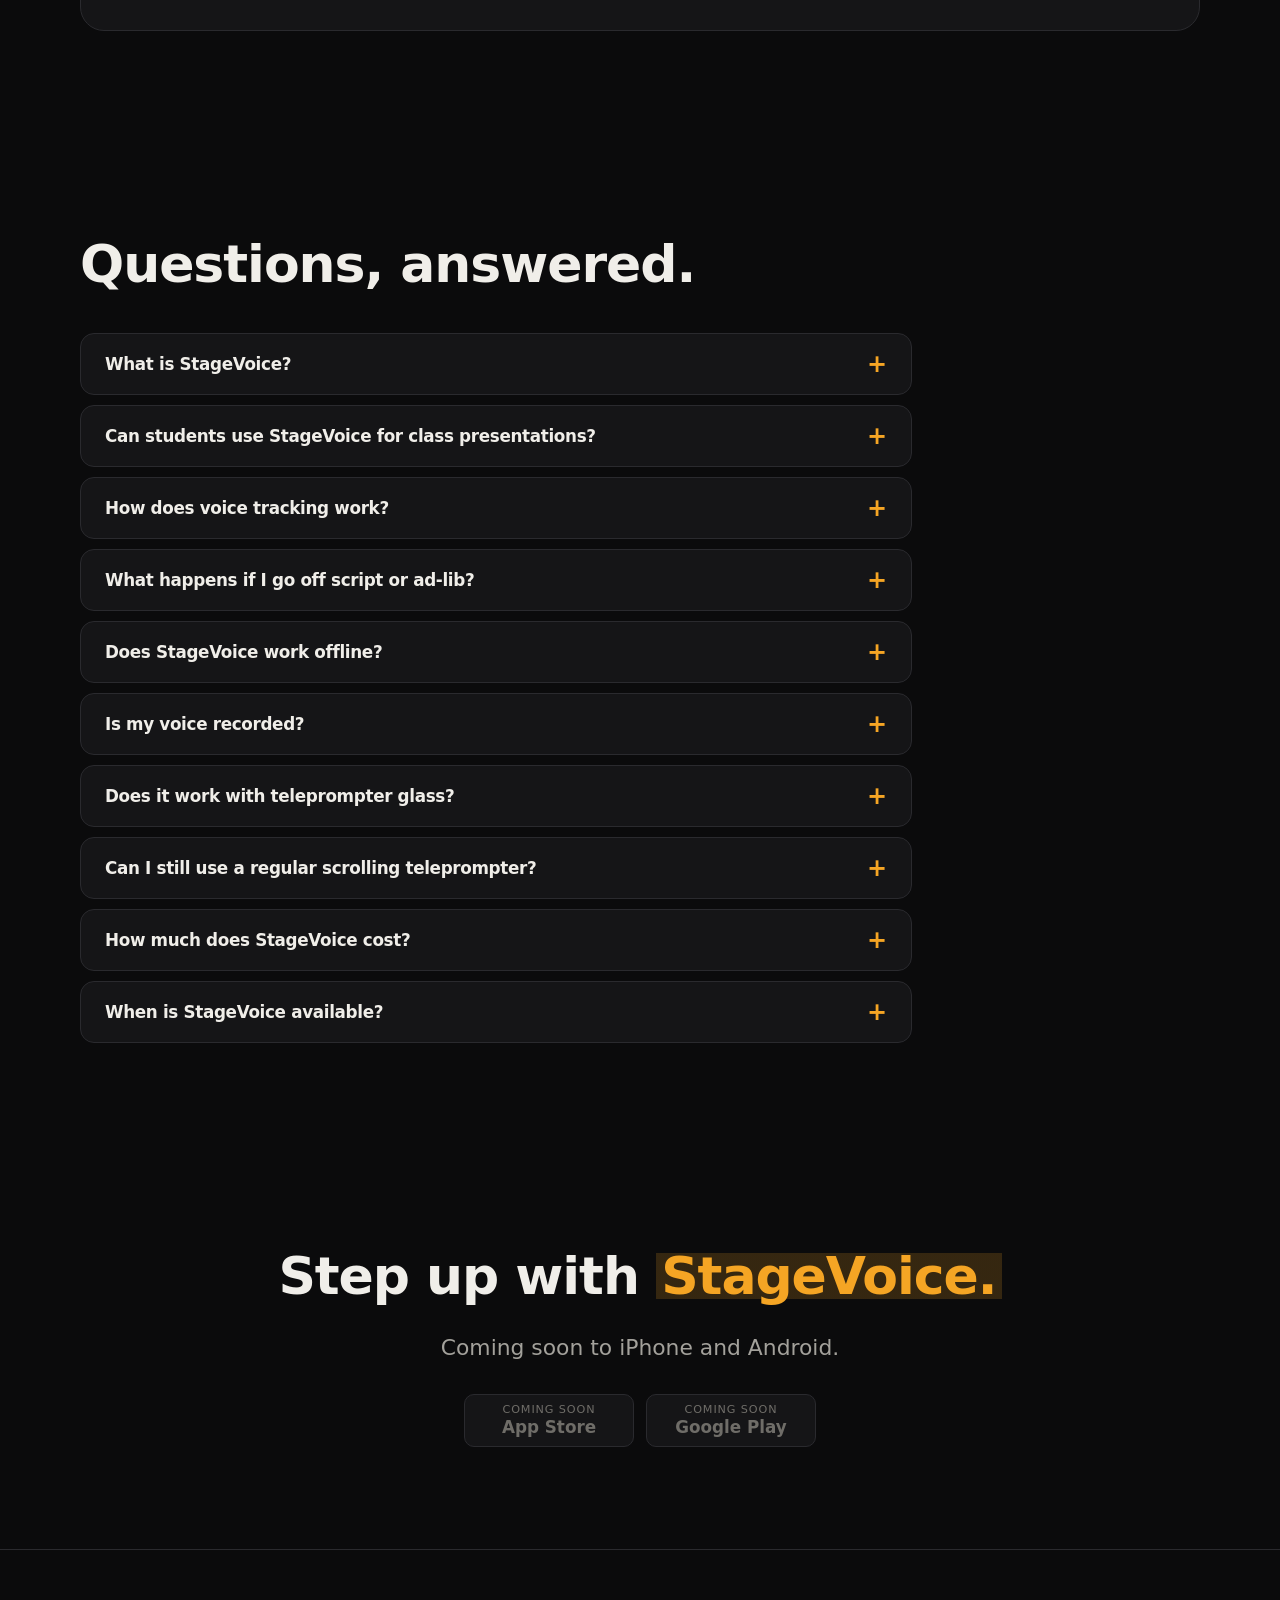
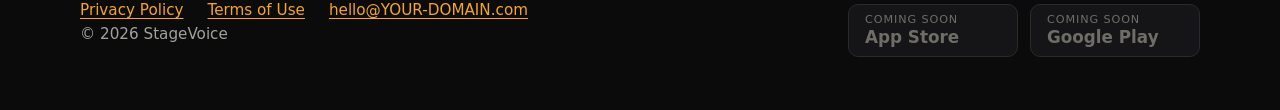
==== commit b6867dc6: "Play the demo with sound when allowed" ====
--- a/index.html
+++ b/index.html
@@ -247,8 +247,6 @@
                  ideally under 10 MB). -->
             <video
               controls
-              autoplay
-              muted
               loop
               playsinline
               preload="auto"
@@ -260,6 +258,10 @@
               <source src="demo.webm" type="video/webm" />
               Your browser can't play this video.
             </video>
+            <!-- Shown when the browser only allowed muted autoplay. -->
+            <button class="sound-toggle" type="button" hidden>
+              <span aria-hidden="true">🔊</span> Tap for sound
+            </button>
           </div>
           <p class="demo-caption">
             Watch the script keep pace with the speaker, and hold still during an ad-lib.
--- a/styles.css
+++ b/styles.css
@@ -375,6 +375,7 @@
 
 /* ---------- Demo ---------- */
 .demo-frame {
+  position: relative;
   overflow: hidden;
   border: 1px solid var(--border);
   border-radius: var(--radius);
@@ -386,6 +387,46 @@
   aspect-ratio: 16 / 9;
   object-fit: cover;
   background: #000;
+}
+
+.sound-toggle {
+  position: absolute;
+  top: 14px;
+  right: 14px;
+  display: inline-flex;
+  align-items: center;
+  gap: 8px;
+  min-height: 44px;
+  padding: 0 16px;
+  border: 1px solid rgba(255, 255, 255, 0.18);
+  border-radius: 999px;
+  background: rgba(11, 11, 12, 0.72);
+  -webkit-backdrop-filter: blur(12px);
+  backdrop-filter: blur(12px);
+  color: var(--text);
+  font: inherit;
+  font-size: 0.9rem;
+  font-weight: 700;
+  cursor: pointer;
+}
+
+.sound-toggle[hidden] {
+  display: none;
+}
+
+@media (max-width: 560px) {
+  .sound-toggle {
+    top: 8px;
+    right: 8px;
+    min-height: 36px;
+    padding: 0 12px;
+    gap: 6px;
+    font-size: 0.8rem;
+  }
+}
+
+.sound-toggle:active {
+  transform: scale(0.97);
 }
 
 .demo-caption {
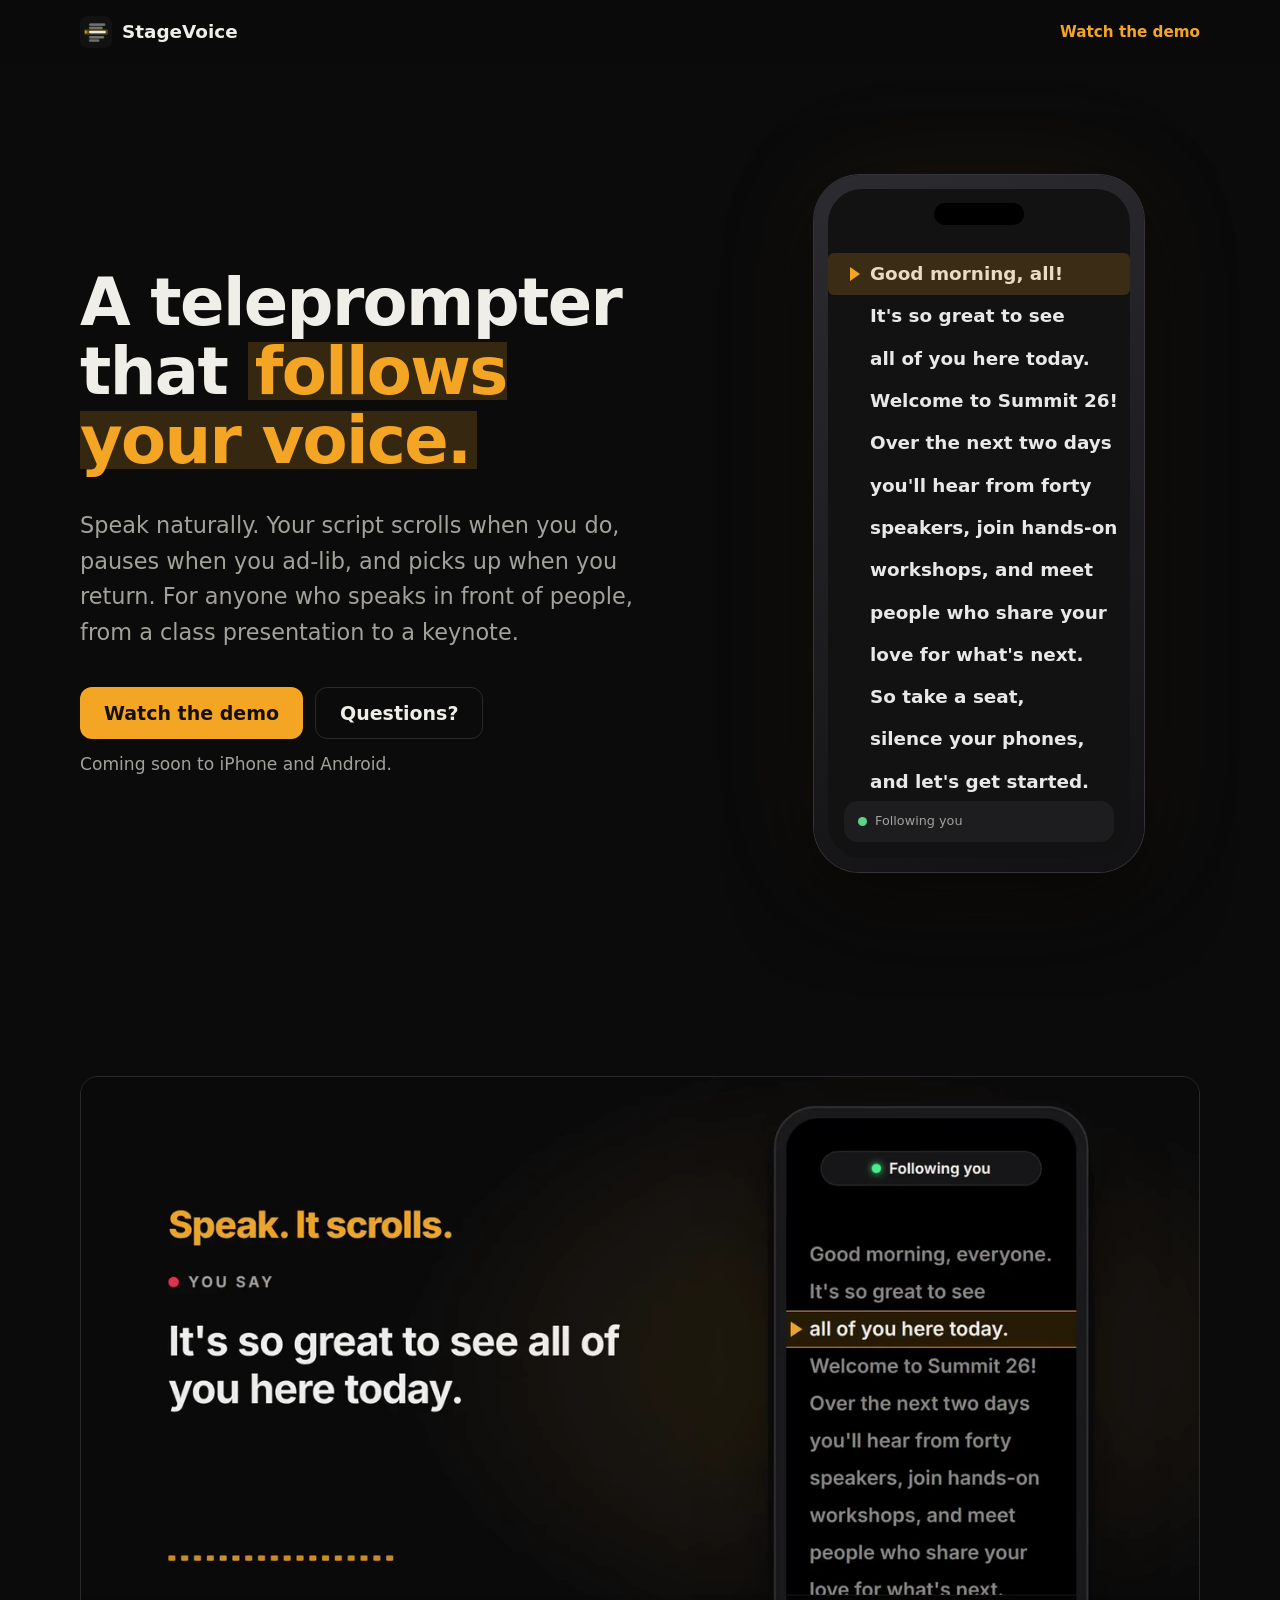
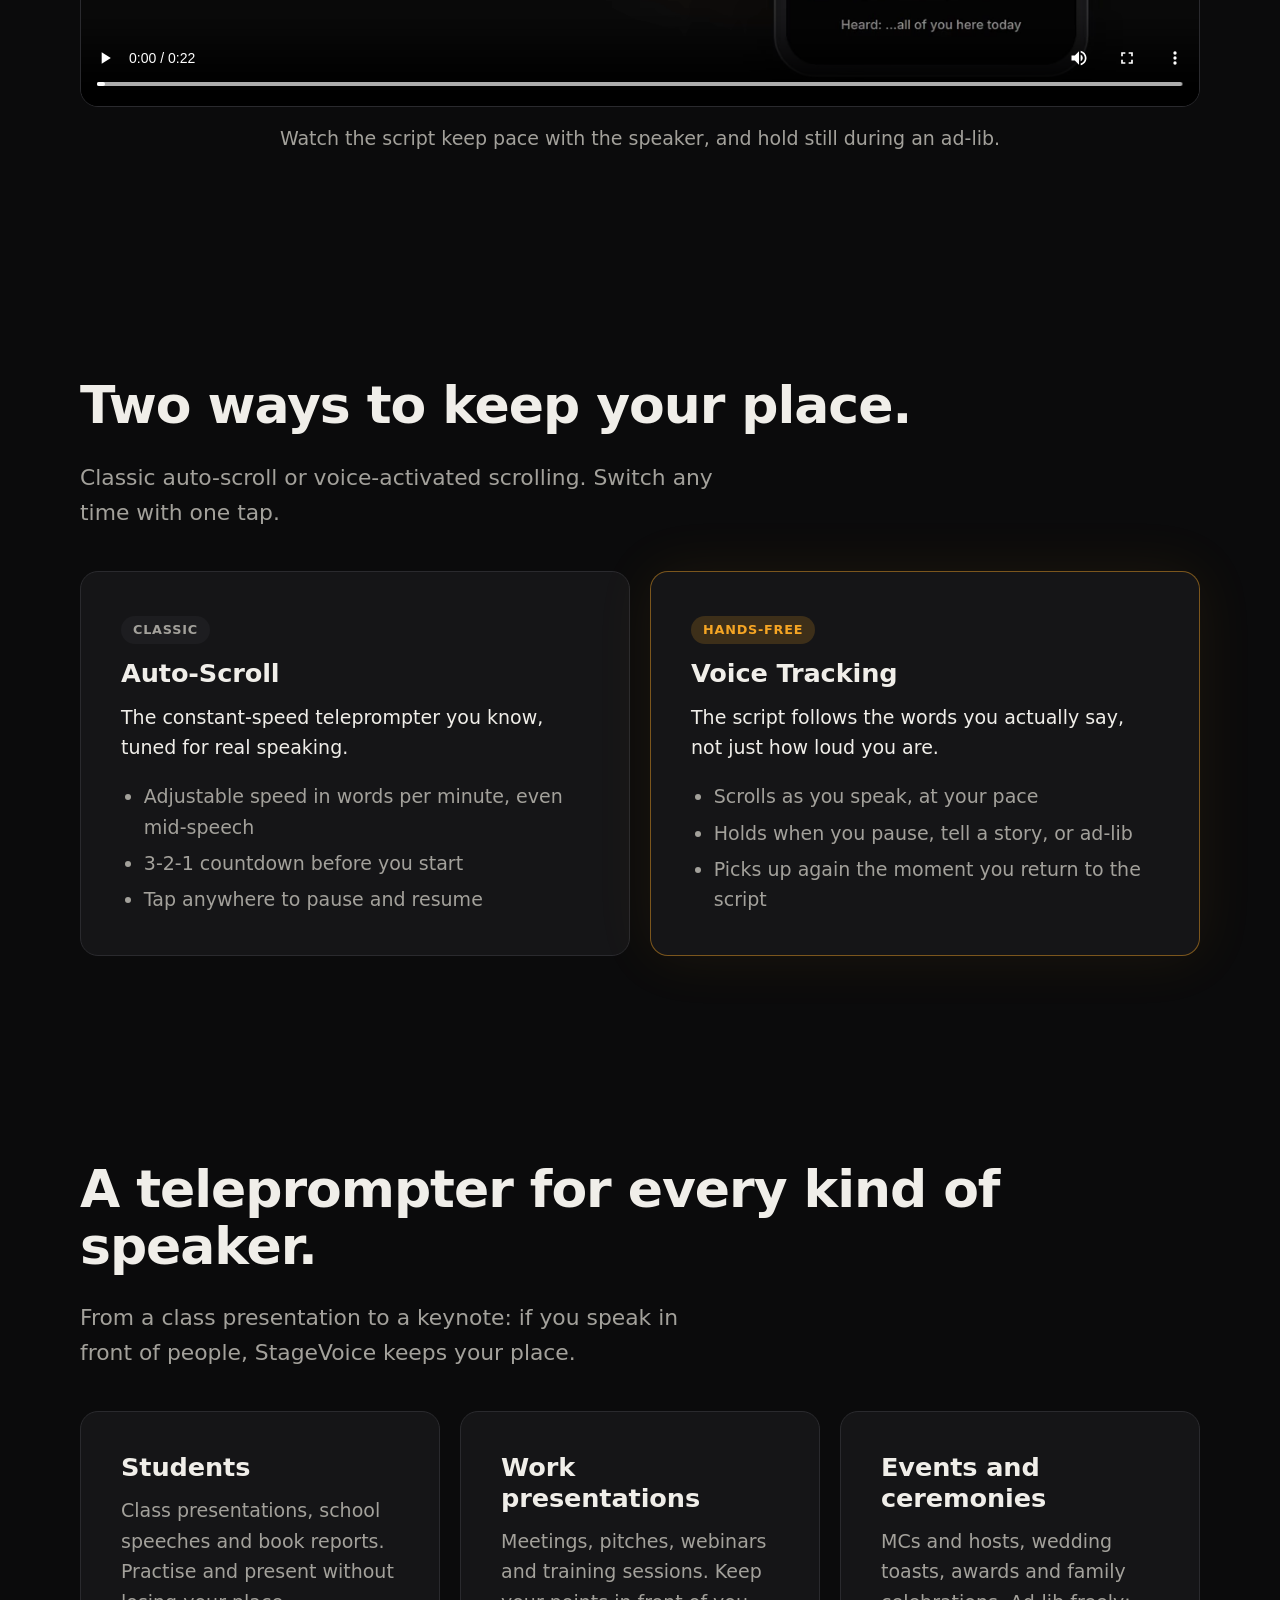
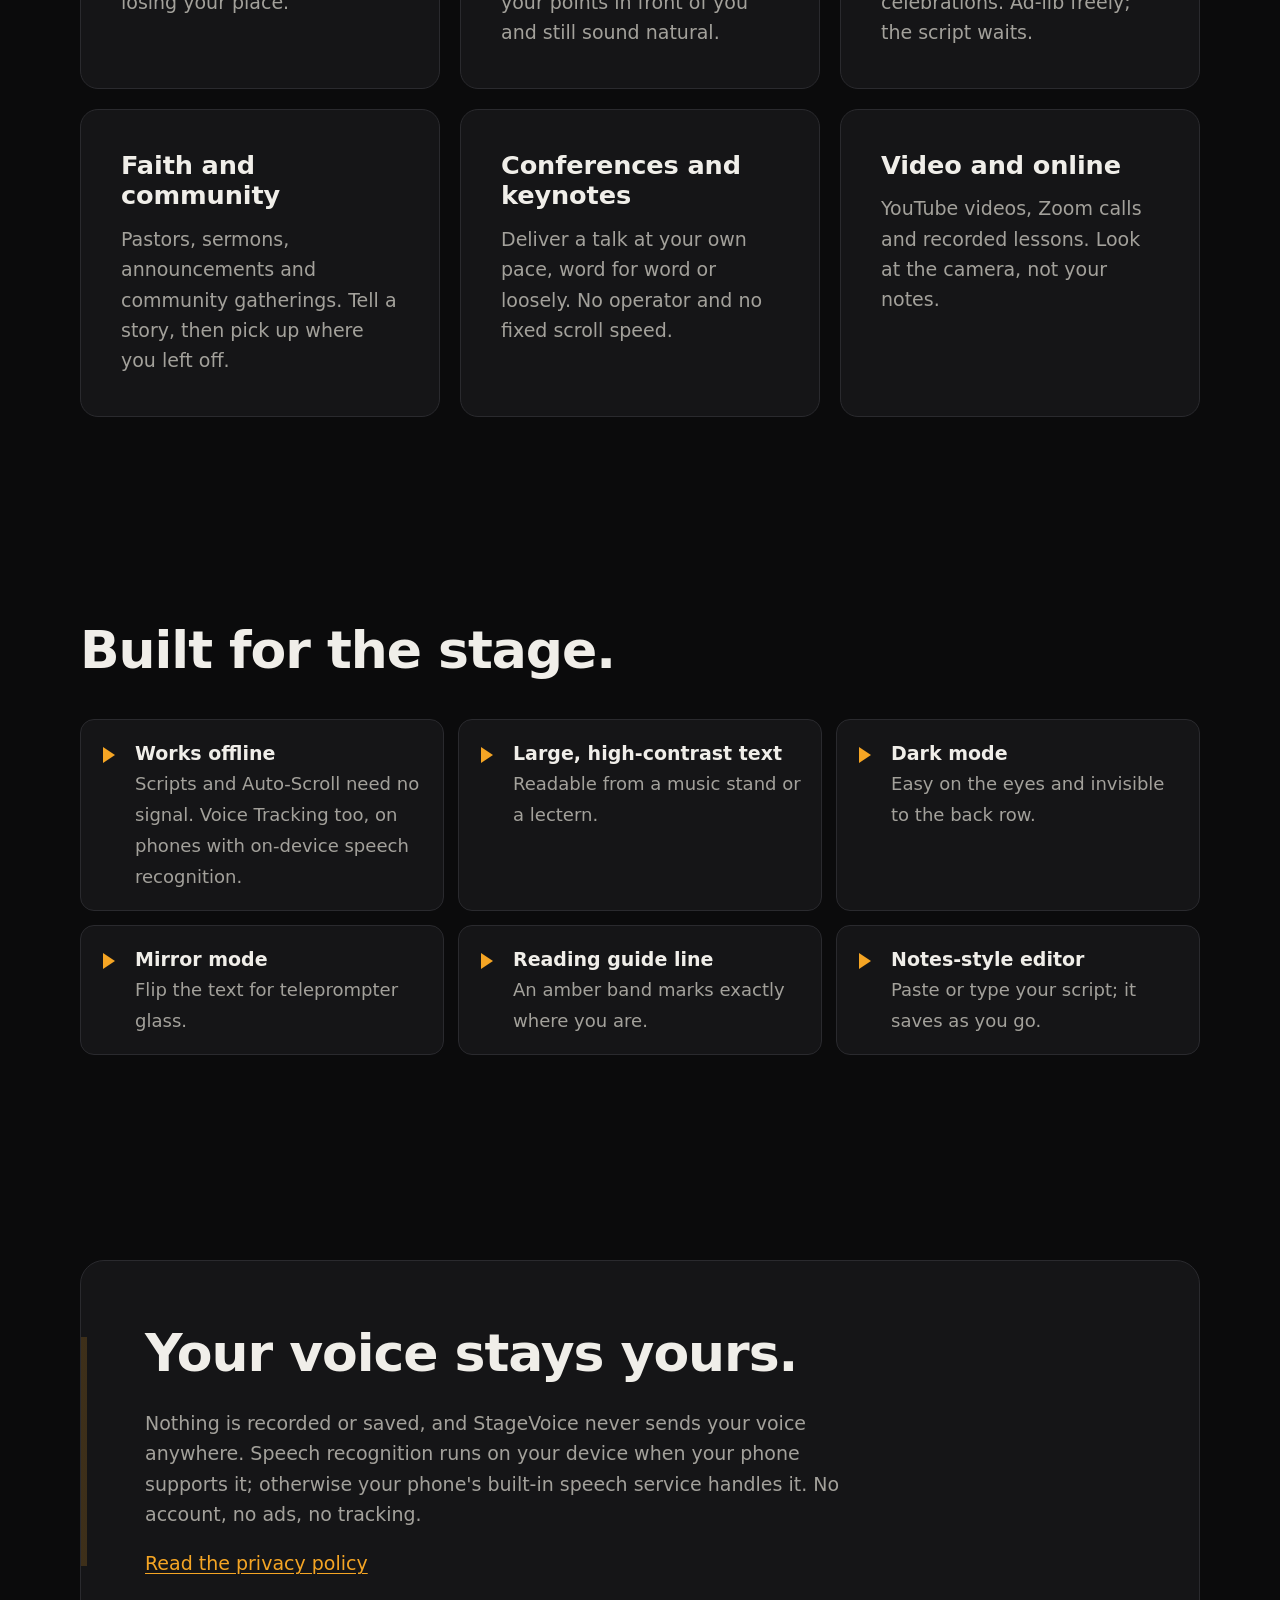
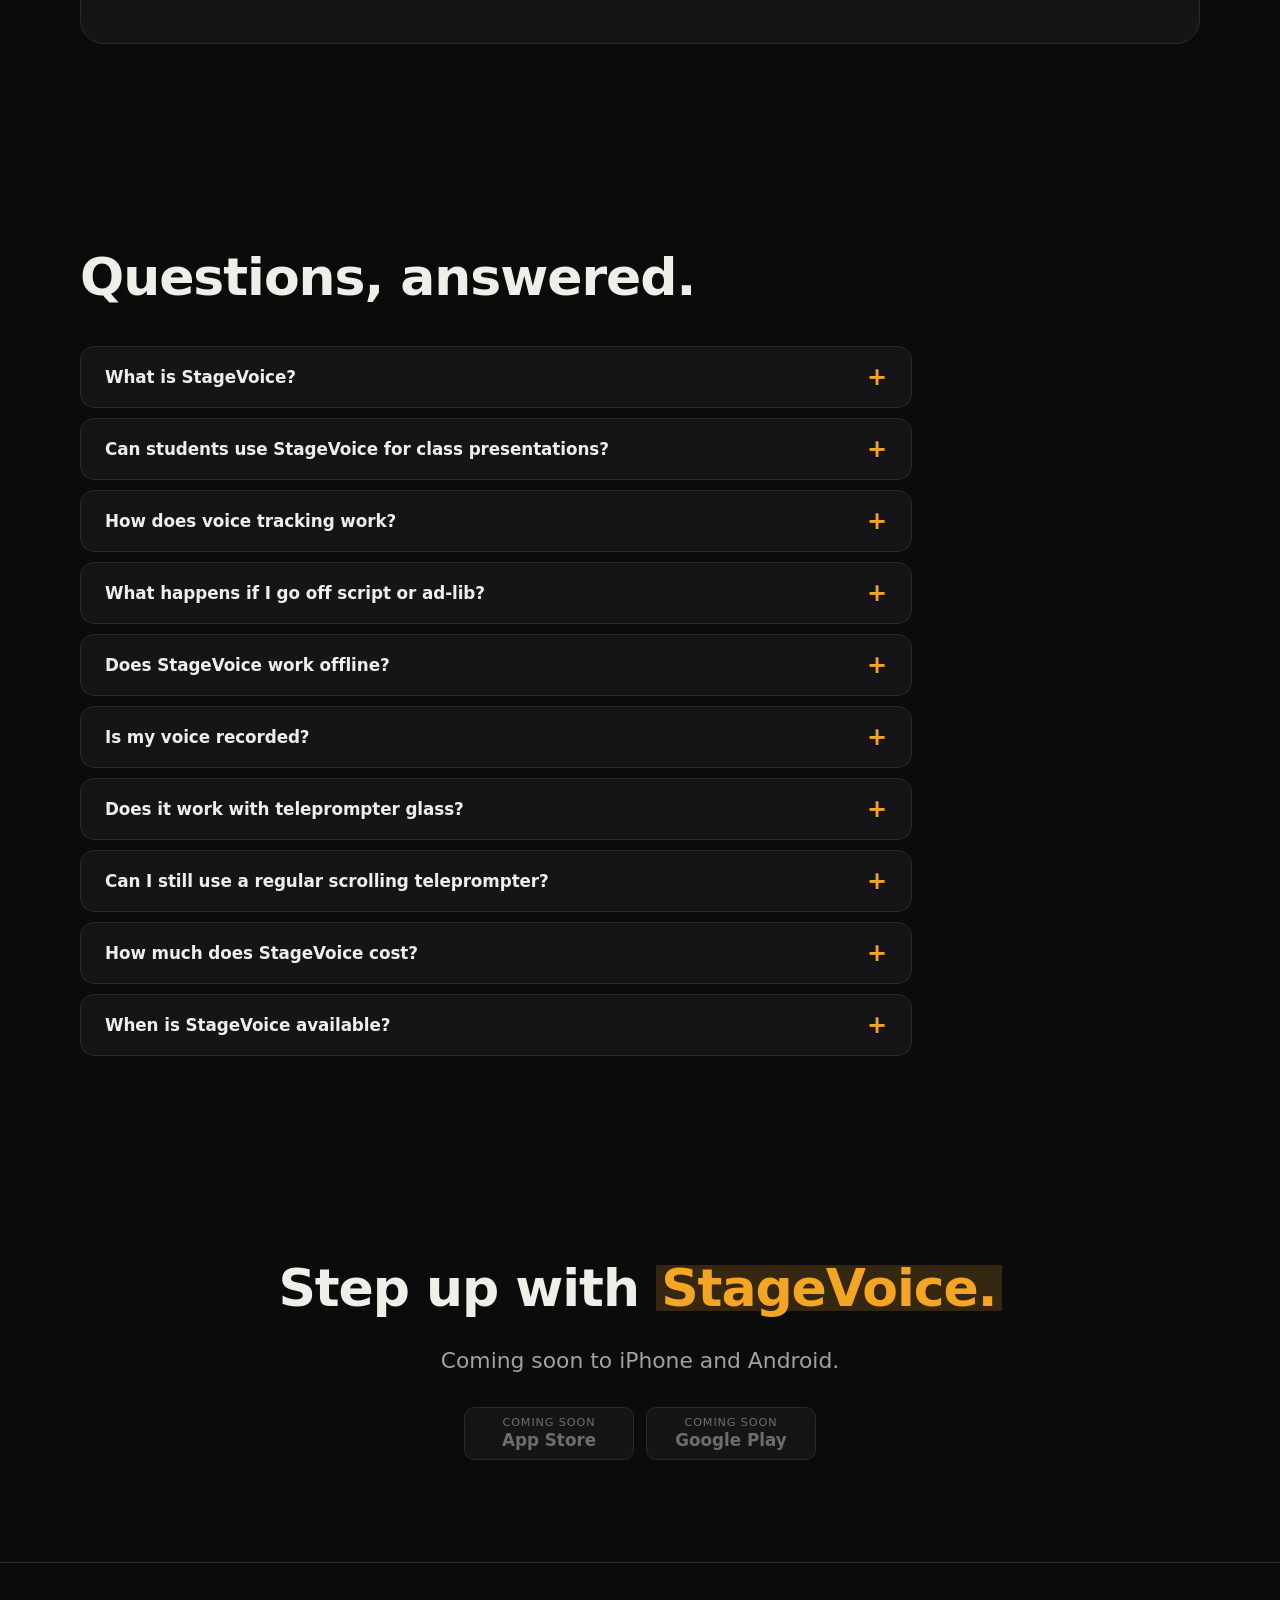
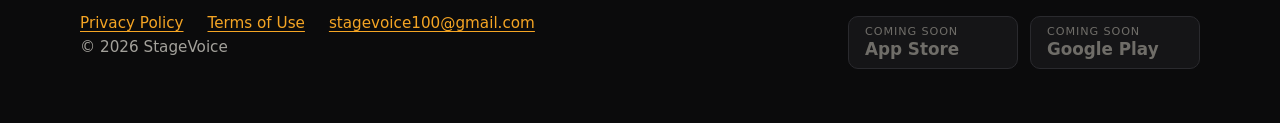
==== commit d7168fbf: "Update website" ====
--- a/index.html
+++ b/index.html
@@ -5,7 +5,6 @@
   Before going live, replace these placeholders (search the folder):
     YOUR-DOMAIN.com    -> your site's address (here, privacy.html, sitemap.xml,
                           robots.txt)
-    hello@YOUR-DOMAIN.com -> your contact email (footer, privacy.html)
 -->
 <html lang="en">
   <head>
@@ -457,7 +456,7 @@
           <ul class="footer-links">
             <li><a href="privacy.html">Privacy Policy</a></li>
             <li><a href="terms.html">Terms of Use</a></li>
-            <li><a href="mailto:hello@YOUR-DOMAIN.com">hello@YOUR-DOMAIN.com</a></li>
+            <li><a href="mailto:stagevoice100@gmail.com">stagevoice100@gmail.com</a></li>
           </ul>
           <p>&copy; <span data-year>2026</span> StageVoice</p>
         </div>
--- a/styles.css
+++ b/styles.css
@@ -62,23 +62,28 @@
 h2,
 h3 {
   line-height: 1.1;
-  letter-spacing: -0.02em;
   margin: 0 0 0.5em;
 }
 
+/* Tracking follows size: tighter as type grows, near zero at reading sizes. */
 h1 {
   font-size: clamp(2.5rem, 6.5vw, 4.1rem);
   font-weight: 800;
+  line-height: 1.05;
+  letter-spacing: -0.025em;
 }
 
 h2 {
   font-size: clamp(2rem, 4.5vw, 3.25rem);
   font-weight: 800;
+  letter-spacing: -0.02em;
 }
 
 h3 {
   font-size: clamp(1.35rem, 2.2vw, 1.6rem);
   font-weight: 700;
+  line-height: 1.2;
+  letter-spacing: -0.005em;
 }
 
 p {
@@ -145,7 +150,13 @@
   background: rgba(11, 11, 12, 0.85);
   backdrop-filter: blur(10px);
   -webkit-backdrop-filter: blur(10px);
-  border-bottom: 1px solid var(--border);
+  border-bottom: 1px solid transparent;
+  transition: border-color 0.2s ease;
+}
+
+/* The divider only appears once content scrolls under the header. */
+.site-header.is-scrolled {
+  border-bottom-color: var(--border);
 }
 
 .site-header .container {
@@ -192,7 +203,7 @@
   font-weight: 700;
   text-decoration: none;
   cursor: pointer;
-  transition: transform 0.15s ease, filter 0.15s ease;
+  transition: transform 0.1s ease-out, filter 0.15s ease;
 }
 
 .button:hover {
@@ -200,7 +211,7 @@
 }
 
 .button:active {
-  transform: translateY(1px);
+  transform: scale(0.97);
 }
 
 .button[disabled] {
@@ -342,8 +353,11 @@
   28%, 38% { transform: translateY(calc(var(--line) * 2)); }
   42%, 62% { transform: translateY(calc(var(--line) * 3)); }
   66%, 76% { transform: translateY(calc(var(--line) * 4)); }
-  80%, 94% { transform: translateY(calc(var(--line) * 5)); }
-  100% { transform: translateY(0); }
+  80%, 94% { transform: translateY(calc(var(--line) * 5)); opacity: 1; }
+  /* Fade out, jump back to the top unseen, fade in: no slide backwards. */
+  97% { transform: translateY(calc(var(--line) * 5)); opacity: 0; }
+  97.1% { transform: translateY(0); opacity: 0; }
+  100% { transform: translateY(0); opacity: 1; }
 }
 
 .phone-status {
@@ -706,6 +720,13 @@
   padding: 18px clamp(18px, 3vw, 24px);
   list-style: none;
   cursor: pointer;
+  border-radius: 14px;
+  transition: background-color 0.1s ease-out;
+  -webkit-tap-highlight-color: transparent;
+}
+
+.faq-item summary:active {
+  background: rgba(255, 255, 255, 0.04);
 }
 
 .faq-item summary::-webkit-details-marker {
@@ -748,3 +769,43 @@
     grid-template-columns: repeat(3, 1fr);
   }
 }
+
+/* Smooth open and close where the browser can animate to auto height. */
+@supports (interpolate-size: allow-keywords) {
+  @media (prefers-reduced-motion: no-preference) {
+    .faq {
+      interpolate-size: allow-keywords;
+    }
+
+    .faq-item::details-content {
+      block-size: 0;
+      overflow: hidden;
+      transition: block-size 0.3s ease, content-visibility 0.3s allow-discrete;
+    }
+
+    .faq-item[open]::details-content {
+      block-size: auto;
+    }
+  }
+}
+
+/* ---------- Accessibility preferences ---------- */
+@media (prefers-reduced-transparency: reduce) {
+  .site-header,
+  .sound-toggle {
+    background: var(--bg);
+    -webkit-backdrop-filter: none;
+    backdrop-filter: none;
+  }
+}
+
+@media (prefers-contrast: more) {
+  :root {
+    --border: #6b6a66;
+    --muted: #d4d2cc;
+  }
+
+  .site-header {
+    border-bottom-color: var(--border);
+  }
+}
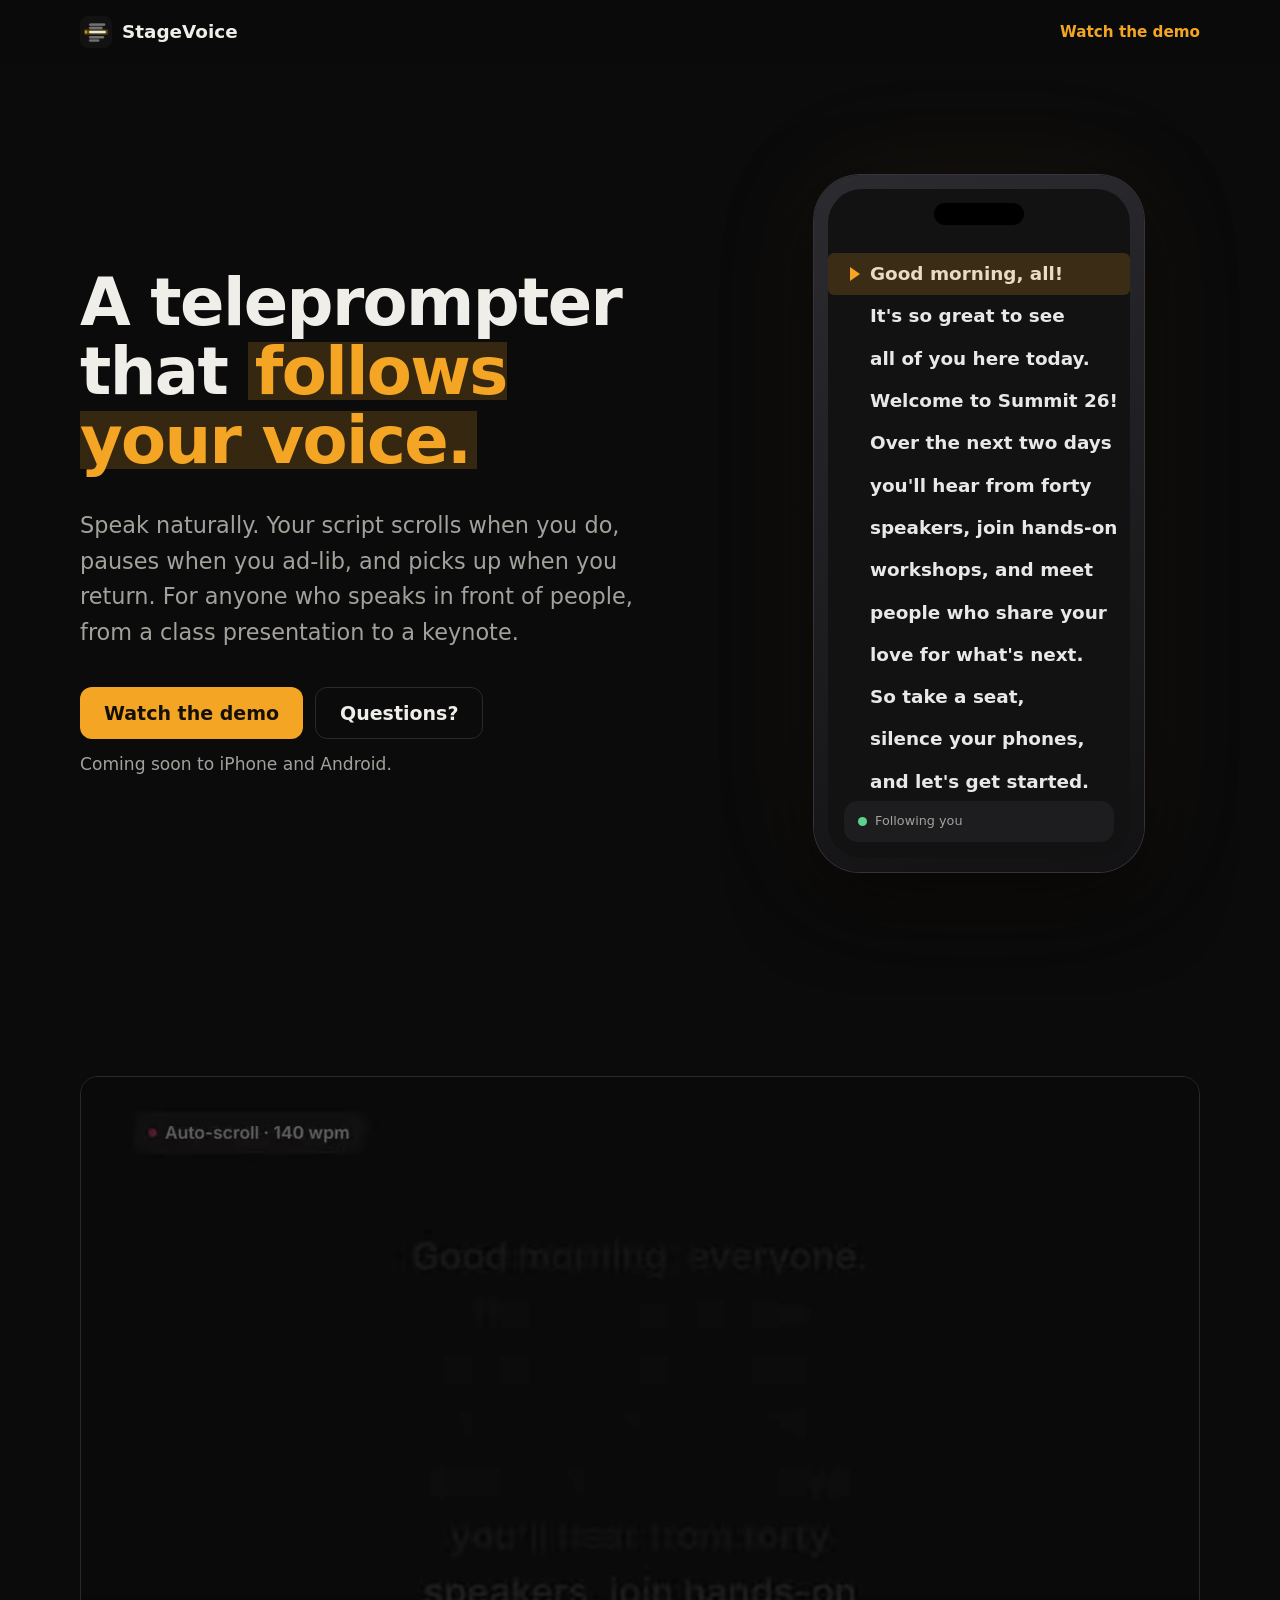
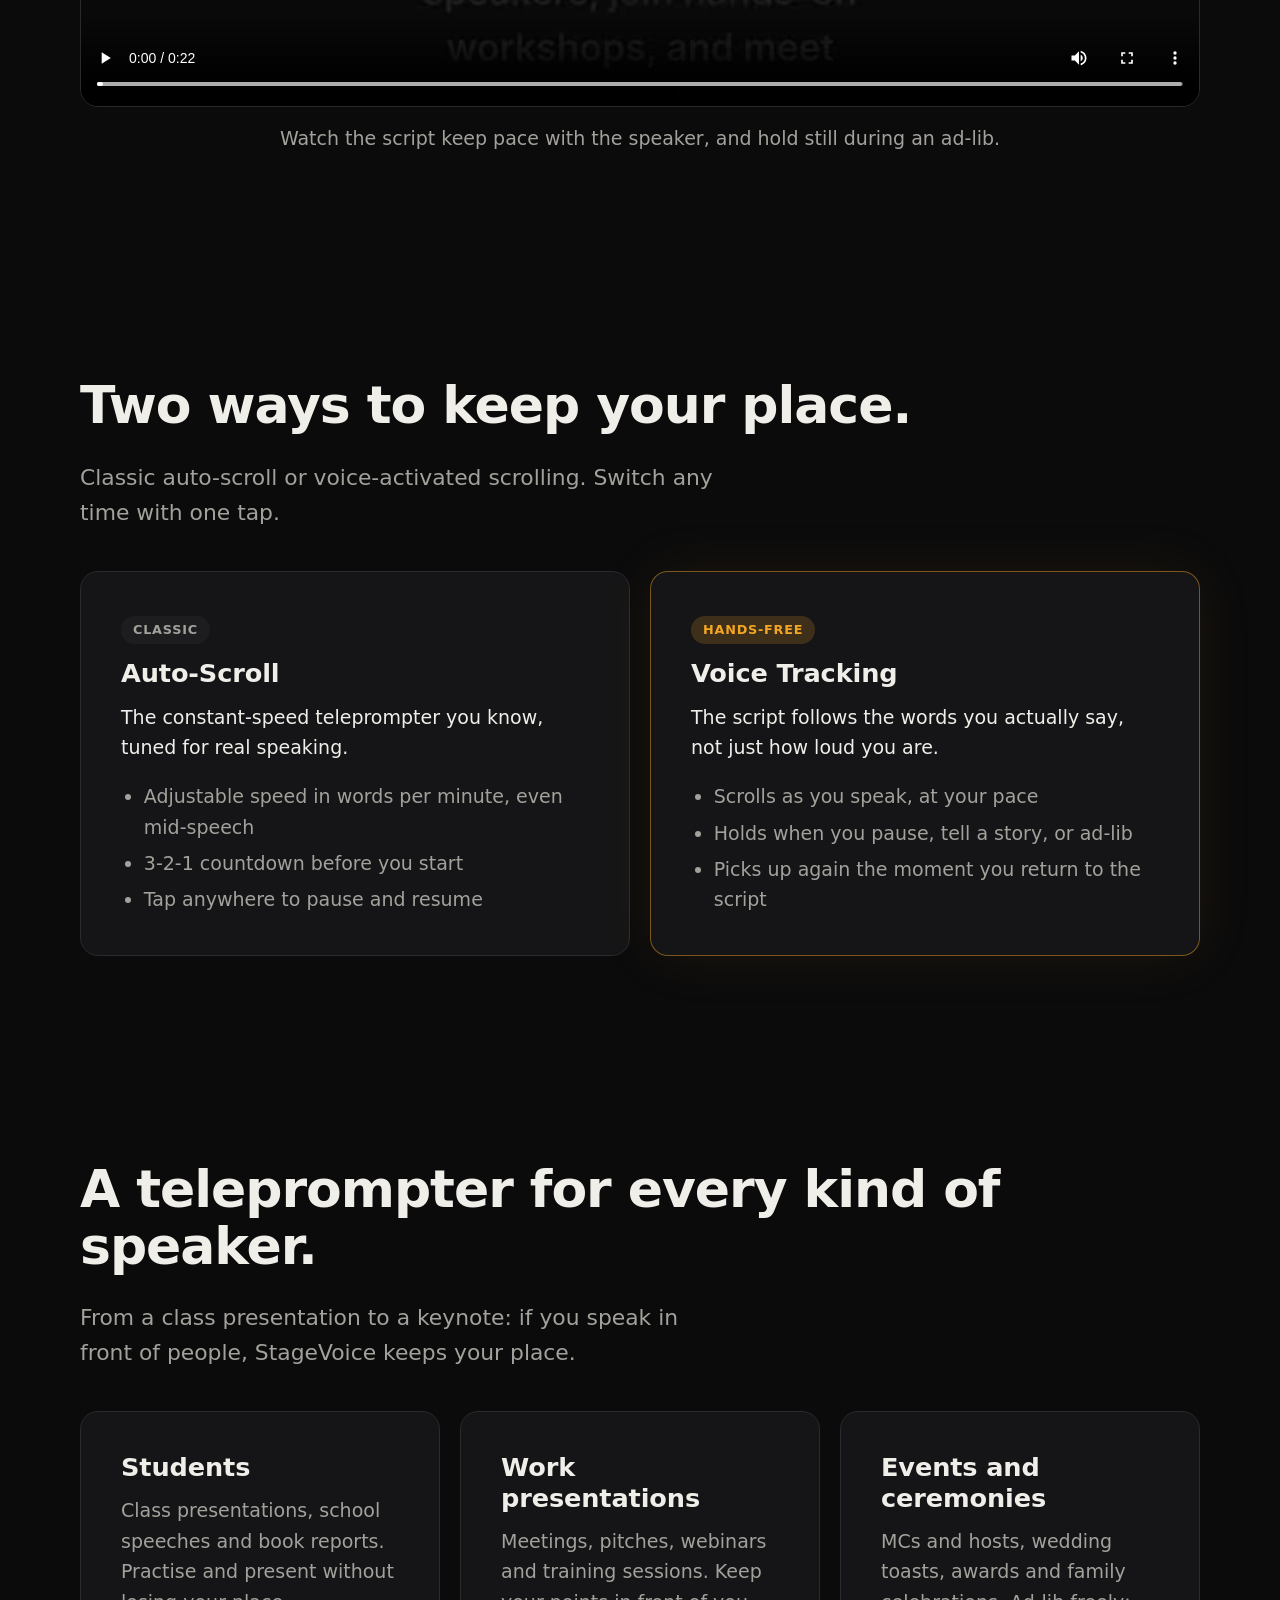
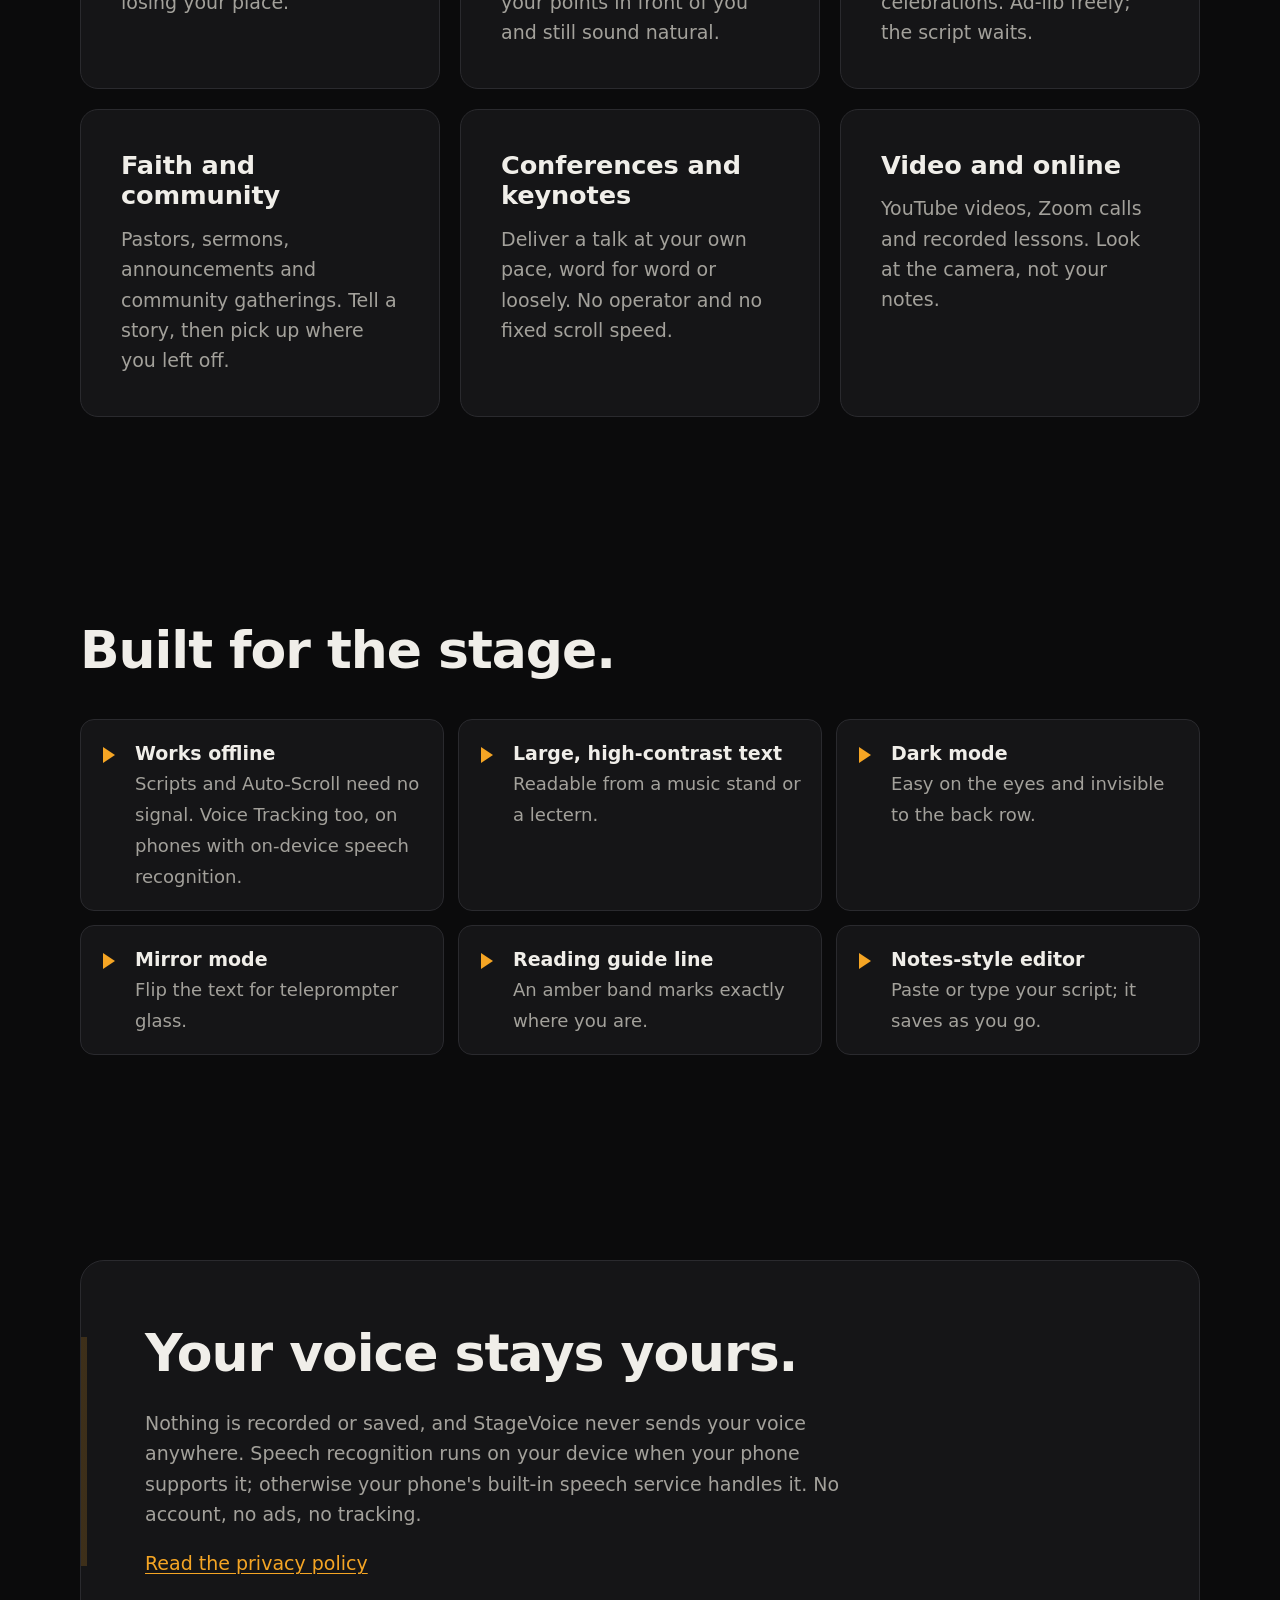
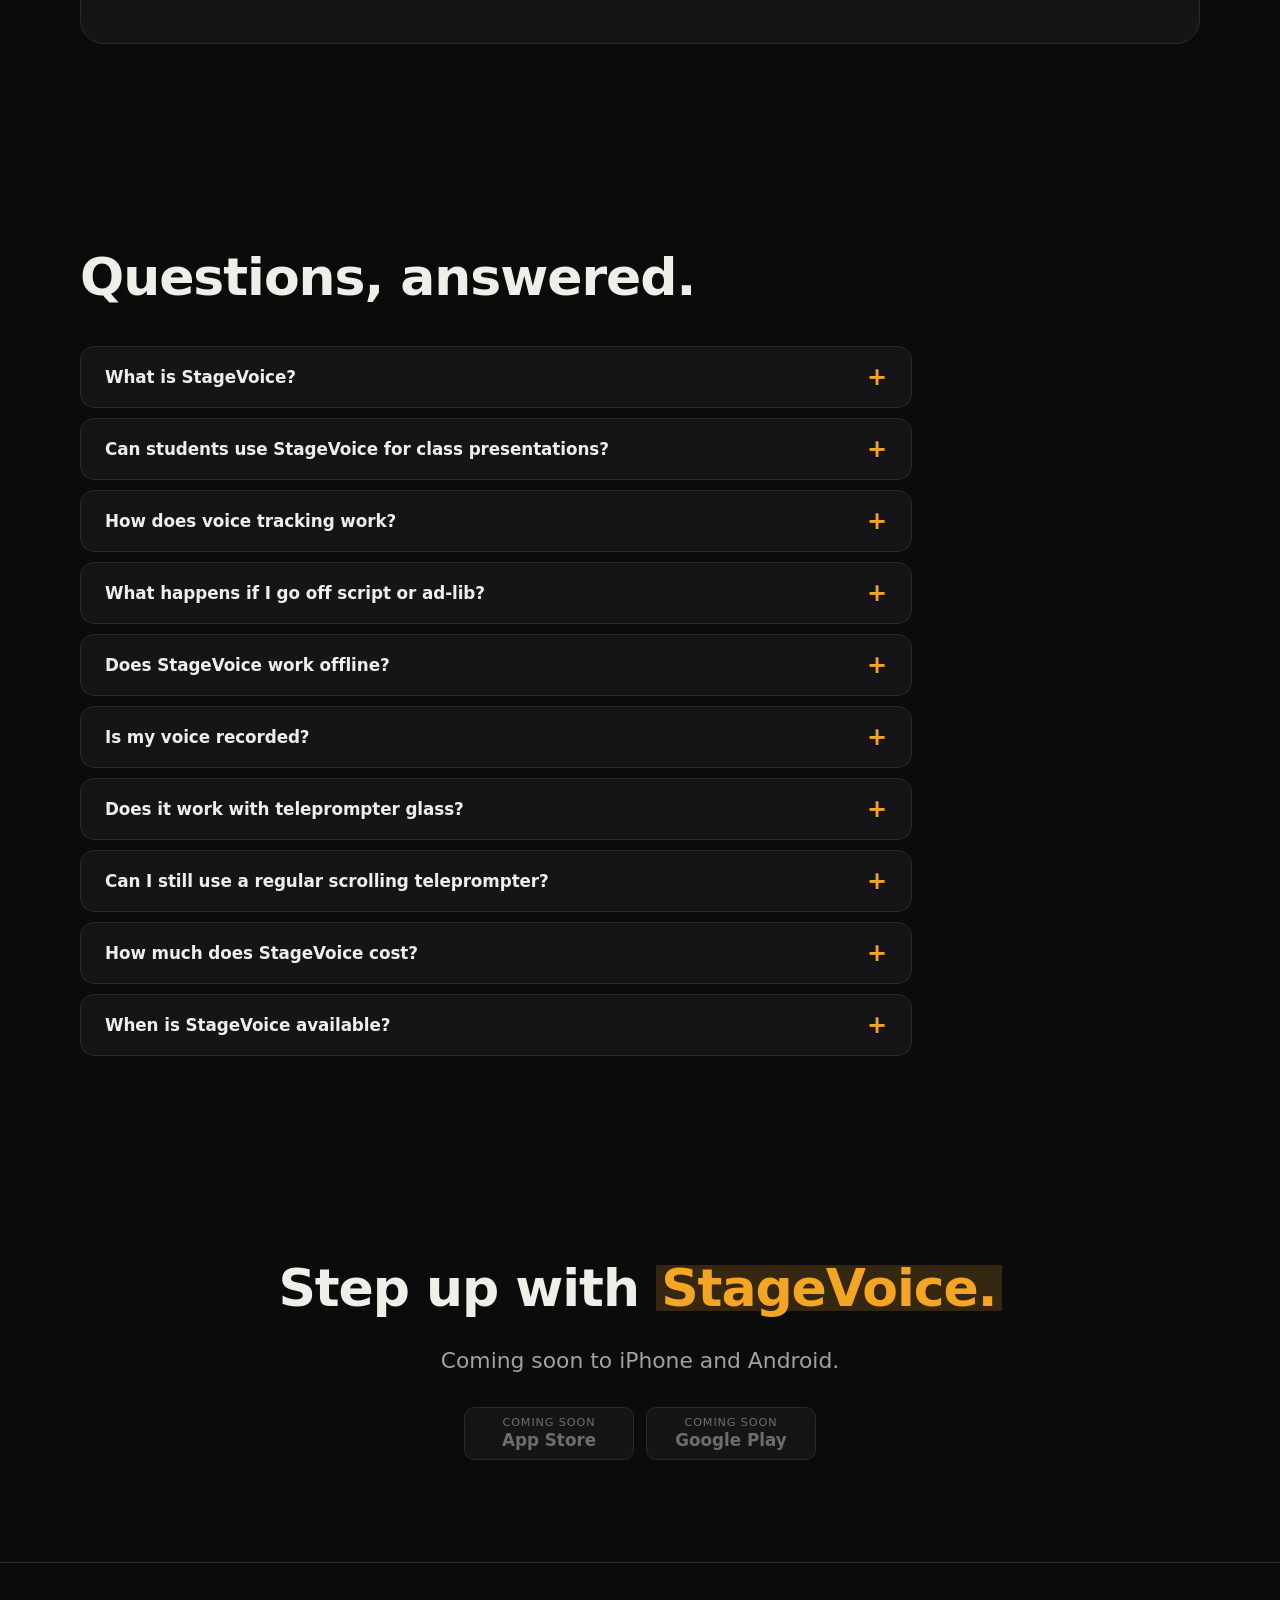
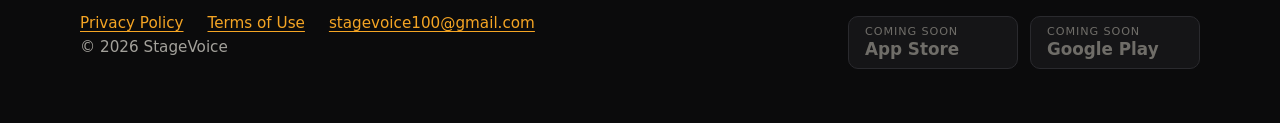
==== commit b780e827: "Trial is now 7 days for $0.99" ====
--- a/index.html
+++ b/index.html
@@ -153,7 +153,7 @@
                 "name": "How much does StageVoice cost?",
                 "acceptedAnswer": {
                   "@type": "Answer",
-                  "text": "StageVoice Pro is a monthly or yearly subscription, and both plans start with a 7-day free trial for new subscribers. Prices are shown in the App Store and Google Play in your local currency. Your scripts are never locked: if your subscription ends, you can still open, edit and copy everything you wrote."
+                  "text": "StageVoice Pro is a monthly or yearly subscription, and new subscribers can try either plan for 7 days for $0.99. Prices are shown in the App Store and Google Play in your local currency. Your scripts are never locked: if your subscription ends, you can still open, edit and copy everything you wrote."
                 }
               },
               {
@@ -420,7 +420,7 @@
             </details>
             <details class="faq-item">
               <summary><h3>How much does StageVoice cost?</h3></summary>
-              <p>StageVoice Pro is a monthly or yearly subscription, and both plans start with a 7-day free trial for new subscribers. Prices are shown in the App Store and Google Play in your local currency. Your scripts are never locked: if your subscription ends, you can still open, edit and copy everything you wrote.</p>
+              <p>StageVoice Pro is a monthly or yearly subscription, and new subscribers can try either plan for 7 days for $0.99. Prices are shown in the App Store and Google Play in your local currency. Your scripts are never locked: if your subscription ends, you can still open, edit and copy everything you wrote.</p>
             </details>
             <details class="faq-item">
               <summary><h3>When is StageVoice available?</h3></summary>
